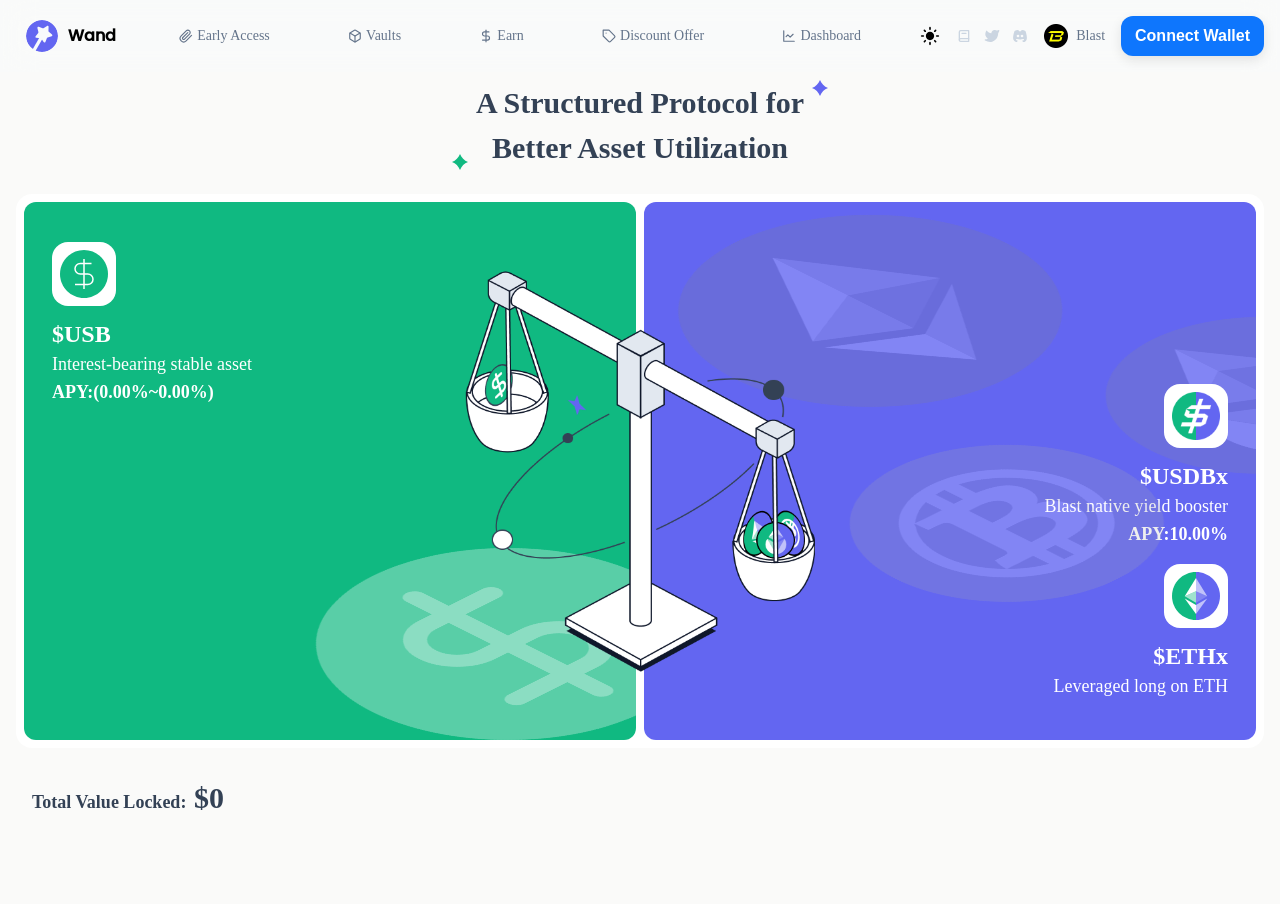
==== index.html @ c463873a "deploy: wandfi/wand-ui@38cb02f543dfbafd3e7f326eb5fc7e0934aac7b5" ====
<!DOCTYPE html><html lang="en" class=""><head><meta charSet="utf-8"/><meta name="viewport" content="width=device-width, initial-scale=1"/><link rel="preload" href="/_next/static/media/c9a5bc6a7c948fb0-s.p.woff2" as="font" crossorigin="" type="font/woff2"/><link rel="stylesheet" href="/_next/static/css/59121c4cf2677b9a.css" crossorigin="" data-precedence="next"/><link rel="stylesheet" href="/_next/static/css/d9ebfb099fe50fed.css" crossorigin="" data-precedence="next"/><link rel="preload" as="script" fetchPriority="low" href="/_next/static/chunks/webpack-2277b3e4979a7a1b.js" crossorigin=""/><script src="/_next/static/chunks/fd9d1056-bbbce4fc274b6f67.js" async="" crossorigin=""></script><script src="/_next/static/chunks/2472-f74fed56b708222f.js" async="" crossorigin=""></script><script src="/_next/static/chunks/main-app-3ff343a12f30b49c.js" async="" crossorigin=""></script><script src="/_next/static/chunks/e37a0b60-b436cec589ebdecd.js" async=""></script><script src="/_next/static/chunks/bc9c3264-adae20e22cc8a1fc.js" async=""></script><script src="/_next/static/chunks/12038df7-e0c75b9aa3630596.js" async=""></script><script src="/_next/static/chunks/4e88bc13-a644ba649ee0bb9a.js" async=""></script><script src="/_next/static/chunks/737dfa3e-17c03d528fd3e270.js" async=""></script><script src="/_next/static/chunks/48507feb-85d7291970c8357b.js" async=""></script><script src="/_next/static/chunks/498-64f31aa6fe310ced.js" async=""></script><script src="/_next/static/chunks/5258-2475d0302246f610.js" async=""></script><script src="/_next/static/chunks/911-0ef1a135912de6cf.js" async=""></script><script src="/_next/static/chunks/6691-496fcdb234e4f0d2.js" async=""></script><script src="/_next/static/chunks/9622-60ee8d2e8cc532de.js" async=""></script><script src="/_next/static/chunks/8712-6329c91a806dbb31.js" async=""></script><script src="/_next/static/chunks/4974-fbff3207a0cb69af.js" async=""></script><script src="/_next/static/chunks/5077-1c1987e5837afc63.js" async=""></script><script src="/_next/static/chunks/8977-3767095fd60773f0.js" async=""></script><script src="/_next/static/chunks/app/layout-d4ce5e184031008f.js" async=""></script><script src="/_next/static/chunks/8920-a85db59dfde88d8c.js" async=""></script><script src="/_next/static/chunks/app/page-c3467318226c45fd.js" async=""></script><title>Wand Finance</title><meta name="description" content="Generated by create next app"/><link rel="icon" href="/icon.png?e059c53c24c855a8" type="image/png" sizes="32x32"/><meta name="next-size-adjust"/><script src="/_next/static/chunks/polyfills-c67a75d1b6f99dc8.js" crossorigin="" noModule=""></script></head><body class="__className_aaf875 bg-stone-50 dark:bg-slate-950 dark:text-slate-50"><div id="tooltip-root" class="fixed left-0 top-0 z-[60]"></div><script src="/_next/static/chunks/webpack-2277b3e4979a7a1b.js" crossorigin="" async=""></script><script>(self.__next_f=self.__next_f||[]).push([0]);self.__next_f.push([2,null])</script><script>self.__next_f.push([1,"1:HL[\"/_next/static/media/c9a5bc6a7c948fb0-s.p.woff2\",\"font\",{\"crossOrigin\":\"\",\"type\":\"font/woff2\"}]\n2:HL[\"/_next/static/css/59121c4cf2677b9a.css\",\"style\",{\"crossOrigin\":\"\"}]\n3:HL[\"/_next/static/css/d9ebfb099fe50fed.css\",\"style\",{\"crossOrigin\":\"\"}]\n0:\"$L4\"\n"])</script><script>self.__next_f.push([1,"5:I[33728,[],\"\"]\n7:I[29928,[],\"\"]\n"])</script><script>self.__next_f.push([1,"8:I[24635,[\"1866\",\"static/chunks/e37a0b60-b436cec589ebdecd.js\",\"1582\",\"static/chunks/bc9c3264-adae20e22cc8a1fc.js\",\"2400\",\"static/chunks/12038df7-e0c75b9aa3630596.js\",\"9472\",\"static/chunks/4e88bc13-a644ba649ee0bb9a.js\",\"3033\",\"static/chunks/737dfa3e-17c03d528fd3e270.js\",\"1465\",\"static/chunks/48507feb-85d7291970c8357b.js\",\"498\",\"static/chunks/498-64f31aa6fe310ced.js\",\"5258\",\"static/chunks/5258-2475d0302246f610.js\",\"911\",\"static/chunks/911-0ef1a135912de6cf.js\",\"6691\",\"static/chunks/6691-496fcdb234e4f0d2.js\",\"9622\",\"static/chunks/9622-60ee8d2e8cc532de.js\",\"8712\",\"static/chunks/8712-6329c91a806dbb31.js\",\"4974\",\"static/chunks/4974-fbff3207a0cb69af.js\",\"5077\",\"static/chunks/5077-1c1987e5837afc63.js\",\"8977\",\"static/chunks/8977-3767095fd60773f0.js\",\"3185\",\"static/chunks/app/layout-d4ce5e184031008f.js\"],\"\"]\n"])</script><script>self.__next_f.push([1,"9:I[56954,[],\"\"]\na:I[7264,[],\"\"]\nc:I[48297,[],\"\"]\nd:I[63356,[\"1866\",\"static/chunks/e37a0b60-b436cec589ebdecd.js\",\"498\",\"static/chunks/498-64f31aa6fe310ced.js\",\"5258\",\"static/chunks/5258-2475d0302246f610.js\",\"6691\",\"static/chunks/6691-496fcdb234e4f0d2.js\",\"8920\",\"static/chunks/8920-a85db59dfde88d8c.js\",\"5077\",\"static/chunks/5077-1c1987e5837afc63.js\",\"8977\",\"static/chunks/8977-3767095fd60773f0.js\",\"1931\",\"static/chunks/app/page-c3467318226c45fd.js\"],\"\"]\n"])</script><script>self.__next_f.push([1,"4:[[[\"$\",\"link\",\"0\",{\"rel\":\"stylesheet\",\"href\":\"/_next/static/css/59121c4cf2677b9a.css\",\"precedence\":\"next\",\"crossOrigin\":\"\"}],[\"$\",\"link\",\"1\",{\"rel\":\"stylesheet\",\"href\":\"/_next/static/css/d9ebfb099fe50fed.css\",\"precedence\":\"next\",\"crossOrigin\":\"\"}]],[\"$\",\"$L5\",null,{\"buildId\":\"g-hsRS4_WGx2C9JXkSKq1\",\"assetPrefix\":\"\",\"initialCanonicalUrl\":\"/\",\"initialTree\":[\"\",{\"children\":[\"__PAGE__\",{}]},\"$undefined\",\"$undefined\",true],\"initialHead\":[false,\"$L6\"],\"globalErrorComponent\":\"$7\",\"children\":[null,[\"$\",\"html\",null,{\"lang\":\"en\",\"className\":\"\",\"suppressHydrationWarning\":true,\"children\":[\"$\",\"body\",null,{\"className\":\"__className_aaf875 bg-stone-50 dark:bg-slate-950 dark:text-slate-50\",\"children\":[[\"$\",\"$L8\",null,{\"children\":[\"$\",\"$L9\",null,{\"parallelRouterKey\":\"children\",\"segmentPath\":[\"children\"],\"loading\":\"$undefined\",\"loadingStyles\":\"$undefined\",\"hasLoading\":false,\"error\":\"$undefined\",\"errorStyles\":\"$undefined\",\"template\":[\"$\",\"$La\",null,{}],\"templateStyles\":\"$undefined\",\"notFound\":[[\"$\",\"title\",null,{\"children\":\"404: This page could not be found.\"}],[\"$\",\"div\",null,{\"style\":{\"fontFamily\":\"system-ui,\\\"Segoe UI\\\",Roboto,Helvetica,Arial,sans-serif,\\\"Apple Color Emoji\\\",\\\"Segoe UI Emoji\\\"\",\"height\":\"100vh\",\"textAlign\":\"center\",\"display\":\"flex\",\"flexDirection\":\"column\",\"alignItems\":\"center\",\"justifyContent\":\"center\"},\"children\":[\"$\",\"div\",null,{\"children\":[[\"$\",\"style\",null,{\"dangerouslySetInnerHTML\":{\"__html\":\"body{color:#000;background:#fff;margin:0}.next-error-h1{border-right:1px solid rgba(0,0,0,.3)}@media (prefers-color-scheme:dark){body{color:#fff;background:#000}.next-error-h1{border-right:1px solid rgba(255,255,255,.3)}}\"}}],[\"$\",\"h1\",null,{\"className\":\"next-error-h1\",\"style\":{\"display\":\"inline-block\",\"margin\":\"0 20px 0 0\",\"padding\":\"0 23px 0 0\",\"fontSize\":24,\"fontWeight\":500,\"verticalAlign\":\"top\",\"lineHeight\":\"49px\"},\"children\":\"404\"}],[\"$\",\"div\",null,{\"style\":{\"display\":\"inline-block\"},\"children\":[\"$\",\"h2\",null,{\"style\":{\"fontSize\":14,\"fontWeight\":400,\"lineHeight\":\"49px\",\"margin\":0},\"children\":\"This page could not be found.\"}]}]]}]}]],\"notFoundStyles\":[],\"childProp\":{\"current\":[\"$Lb\",[\"$\",\"$Lc\",null,{\"propsForComponent\":{\"params\":{}},\"Component\":\"$d\",\"isStaticGeneration\":true}],null],\"segment\":\"__PAGE__\"},\"styles\":[]}]}],[\"$\",\"div\",null,{\"id\":\"tooltip-root\",\"className\":\"fixed left-0 top-0 z-[60]\"}]]}]}],null]}]]\n"])</script><script>self.__next_f.push([1,"6:[[\"$\",\"meta\",\"0\",{\"charSet\":\"utf-8\"}],[\"$\",\"title\",\"1\",{\"children\":\"Wand Finance\"}],[\"$\",\"meta\",\"2\",{\"name\":\"description\",\"content\":\"Generated by create next app\"}],[\"$\",\"meta\",\"3\",{\"name\":\"viewport\",\"content\":\"width=device-width, initial-scale=1\"}],[\"$\",\"link\",\"4\",{\"rel\":\"icon\",\"href\":\"/icon.png?e059c53c24c855a8\",\"type\":\"image/png\",\"sizes\":\"32x32\"}],[\"$\",\"meta\",\"5\",{\"name\":\"next-size-adjust\"}]]\nb:null\n"])</script></body></html>
---- _next/static/css/59121c4cf2677b9a.css ----
@font-face{font-family:swiper-icons;src:url("data:application/font-woff;charset=utf-8;base64, [base64]//wADZ2x5ZgAAAywAAADMAAAD2MHtryVoZWFkAAABbAAAADAAAAA2E2+eoWhoZWEAAAGcAAAAHwAAACQC9gDzaG10eAAAAigAAAAZAAAArgJkABFsb2NhAAAC0AAAAFoAAABaFQAUGG1heHAAAAG8AAAAHwAAACAAcABAbmFtZQAAA/gAAAE5AAACXvFdBwlwb3N0AAAFNAAAAGIAAACE5s74hXjaY2BkYGAAYpf5Hu/j+W2+MnAzMYDAzaX6QjD6/4//Bxj5GA8AuRwMYGkAPywL13jaY2BkYGA88P8Agx4j+/8fQDYfA1AEBWgDAIB2BOoAeNpjYGRgYNBh4GdgYgABEMnIABJzYNADCQAACWgAsQB42mNgYfzCOIGBlYGB0YcxjYGBwR1Kf2WQZGhhYGBiYGVmgAFGBiQQkOaawtDAoMBQxXjg/wEGPcYDDA4wNUA2CCgwsAAAO4EL6gAAeNpj2M0gyAACqxgGNWBkZ2D4/wMA+xkDdgAAAHjaY2BgYGaAYBkGRgYQiAHyGMF8FgYHIM3DwMHABGQrMOgyWDLEM1T9/w8UBfEMgLzE////P/5//f/V/xv+r4eaAAeMbAxwIUYmIMHEgKYAYjUcsDAwsLKxc3BycfPw8jEQA/[base64]/uznmfPFBNODM2K7MTQ45YEAZqGP81AmGGcF3iPqOop0r1SPTaTbVkfUe4HXj97wYE+yNwWYxwWu4v1ugWHgo3S1XdZEVqWM7ET0cfnLGxWfkgR42o2PvWrDMBSFj/IHLaF0zKjRgdiVMwScNRAoWUoH78Y2icB/yIY09An6AH2Bdu/UB+yxopYshQiEvnvu0dURgDt8QeC8PDw7Fpji3fEA4z/PEJ6YOB5hKh4dj3EvXhxPqH/SKUY3rJ7srZ4FZnh1PMAtPhwP6fl2PMJMPDgeQ4rY8YT6Gzao0eAEA409DuggmTnFnOcSCiEiLMgxCiTI6Cq5DZUd3Qmp10vO0LaLTd2cjN4fOumlc7lUYbSQcZFkutRG7g6JKZKy0RmdLY680CDnEJ+UMkpFFe1RN7nxdVpXrC4aTtnaurOnYercZg2YVmLN/d/gczfEimrE/fs/bOuq29Zmn8tloORaXgZgGa78yO9/cnXm2BpaGvq25Dv9S4E9+5SIc9PqupJKhYFSSl47+Qcr1mYNAAAAeNptw0cKwkAAAMDZJA8Q7OUJvkLsPfZ6zFVERPy8qHh2YER+3i/BP83vIBLLySsoKimrqKqpa2hp6+jq6RsYGhmbmJqZSy0sraxtbO3sHRydnEMU4uR6yx7JJXveP7WrDycAAAAAAAH//wACeNpjYGRgYOABYhkgZgJCZgZNBkYGLQZtIJsFLMYAAAw3ALgAeNolizEKgDAQBCchRbC2sFER0YD6qVQiBCv/H9ezGI6Z5XBAw8CBK/m5iQQVauVbXLnOrMZv2oLdKFa8Pjuru2hJzGabmOSLzNMzvutpB3N42mNgZGBg4GKQYzBhYMxJLMlj4GBgAYow/P/PAJJhLM6sSoWKfWCAAwDAjgbRAAB42mNgYGBkAIIbCZo5IPrmUn0hGA0AO8EFTQAA");font-weight:400;font-style:normal}:root{--swiper-theme-color:#007aff}:host{position:relative;display:block;margin-left:auto;margin-right:auto;z-index:1}.swiper{margin-left:auto;margin-right:auto;position:relative;overflow:hidden;list-style:none;padding:0;z-index:1;display:block}.swiper-vertical>.swiper-wrapper{flex-direction:column}.swiper-wrapper{position:relative;width:100%;height:100%;z-index:1;display:flex;transition-property:transform;transition-timing-function:var(--swiper-wrapper-transition-timing-function,initial);box-sizing:content-box}.swiper-android .swiper-slide,.swiper-ios .swiper-slide,.swiper-wrapper{transform:translateZ(0)}.swiper-horizontal{touch-action:pan-y}.swiper-vertical{touch-action:pan-x}.swiper-slide{flex-shrink:0;width:100%;height:100%;position:relative;transition-property:transform;display:block}.swiper-slide-invisible-blank{visibility:hidden}.swiper-autoheight,.swiper-autoheight .swiper-slide{height:auto}.swiper-autoheight .swiper-wrapper{align-items:flex-start;transition-property:transform,height}.swiper-backface-hidden .swiper-slide{transform:translateZ(0);backface-visibility:hidden}.swiper-3d.swiper-css-mode .swiper-wrapper{perspective:1200px}.swiper-3d .swiper-wrapper{transform-style:preserve-3d}.swiper-3d{perspective:1200px}.swiper-3d .swiper-cube-shadow,.swiper-3d .swiper-slide{transform-style:preserve-3d}.swiper-css-mode>.swiper-wrapper{overflow:auto;scrollbar-width:none;-ms-overflow-style:none}.swiper-css-mode>.swiper-wrapper::-webkit-scrollbar{display:none}.swiper-css-mode>.swiper-wrapper>.swiper-slide{scroll-snap-align:start start}.swiper-css-mode.swiper-horizontal>.swiper-wrapper{scroll-snap-type:x mandatory}.swiper-css-mode.swiper-vertical>.swiper-wrapper{scroll-snap-type:y mandatory}.swiper-css-mode.swiper-free-mode>.swiper-wrapper{scroll-snap-type:none}.swiper-css-mode.swiper-free-mode>.swiper-wrapper>.swiper-slide{scroll-snap-align:none}.swiper-css-mode.swiper-centered>.swiper-wrapper:before{content:"";flex-shrink:0;order:9999}.swiper-css-mode.swiper-centered>.swiper-wrapper>.swiper-slide{scroll-snap-align:center center;scroll-snap-stop:always}.swiper-css-mode.swiper-centered.swiper-horizontal>.swiper-wrapper>.swiper-slide:first-child{margin-inline-start:var(--swiper-centered-offset-before)}.swiper-css-mode.swiper-centered.swiper-horizontal>.swiper-wrapper:before{height:100%;min-height:1px;width:var(--swiper-centered-offset-after)}.swiper-css-mode.swiper-centered.swiper-vertical>.swiper-wrapper>.swiper-slide:first-child{margin-block-start:var(--swiper-centered-offset-before)}.swiper-css-mode.swiper-centered.swiper-vertical>.swiper-wrapper:before{width:100%;min-width:1px;height:var(--swiper-centered-offset-after)}.swiper-3d .swiper-slide-shadow,.swiper-3d .swiper-slide-shadow-bottom,.swiper-3d .swiper-slide-shadow-left,.swiper-3d .swiper-slide-shadow-right,.swiper-3d .swiper-slide-shadow-top{position:absolute;left:0;top:0;width:100%;height:100%;pointer-events:none;z-index:10}.swiper-3d .swiper-slide-shadow{background:rgba(0,0,0,.15)}.swiper-3d .swiper-slide-shadow-left{background-image:linear-gradient(270deg,rgba(0,0,0,.5),transparent)}.swiper-3d .swiper-slide-shadow-right{background-image:linear-gradient(90deg,rgba(0,0,0,.5),transparent)}.swiper-3d .swiper-slide-shadow-top{background-image:linear-gradient(0deg,rgba(0,0,0,.5),transparent)}.swiper-3d .swiper-slide-shadow-bottom{background-image:linear-gradient(180deg,rgba(0,0,0,.5),transparent)}.swiper-lazy-preloader{width:42px;height:42px;position:absolute;left:50%;top:50%;margin-left:-21px;margin-top:-21px;z-index:10;transform-origin:50%;box-sizing:border-box;border-radius:50%;border:4px solid var(--swiper-preloader-color,var(--swiper-theme-color));border-top:4px solid transparent}.swiper-watch-progress .swiper-slide-visible .swiper-lazy-preloader,.swiper:not(.swiper-watch-progress) .swiper-lazy-preloader{animation:swiper-preloader-spin 1s linear infinite}.swiper-lazy-preloader-white{--swiper-preloader-color:#fff}.swiper-lazy-preloader-black{--swiper-preloader-color:#000}@keyframes swiper-preloader-spin{0%{transform:rotate(0deg)}to{transform:rotate(1turn)}}.swiper-pagination{position:absolute;text-align:center;transition:opacity .3s;transform:translateZ(0);z-index:10}.swiper-pagination.swiper-pagination-hidden{opacity:0}.swiper-pagination-disabled>.swiper-pagination,.swiper-pagination.swiper-pagination-disabled{display:none!important}.swiper-horizontal>.swiper-pagination-bullets,.swiper-pagination-bullets.swiper-pagination-horizontal,.swiper-pagination-custom,.swiper-pagination-fraction{bottom:var(--swiper-pagination-bottom,8px);top:var(--swiper-pagination-top,auto);left:0;width:100%}.swiper-pagination-bullets-dynamic{overflow:hidden;font-size:0}.swiper-pagination-bullets-dynamic .swiper-pagination-bullet{transform:scale(.33);position:relative}.swiper-pagination-bullets-dynamic .swiper-pagination-bullet-active,.swiper-pagination-bullets-dynamic .swiper-pagination-bullet-active-main{transform:scale(1)}.swiper-pagination-bullets-dynamic .swiper-pagination-bullet-active-prev{transform:scale(.66)}.swiper-pagination-bullets-dynamic .swiper-pagination-bullet-active-prev-prev{transform:scale(.33)}.swiper-pagination-bullets-dynamic .swiper-pagination-bullet-active-next{transform:scale(.66)}.swiper-pagination-bullets-dynamic .swiper-pagination-bullet-active-next-next{transform:scale(.33)}.swiper-pagination-bullet{width:var(--swiper-pagination-bullet-width,var(--swiper-pagination-bullet-size,8px));height:var(--swiper-pagination-bullet-height,var(--swiper-pagination-bullet-size,8px));display:inline-block;border-radius:var(--swiper-pagination-bullet-border-radius,50%);background:var(--swiper-pagination-bullet-inactive-color,#000);opacity:var(--swiper-pagination-bullet-inactive-opacity,.2)}button.swiper-pagination-bullet{border:none;margin:0;padding:0;box-shadow:none;-webkit-appearance:none;-moz-appearance:none;appearance:none}.swiper-pagination-clickable .swiper-pagination-bullet{cursor:pointer}.swiper-pagination-bullet:only-child{display:none!important}.swiper-pagination-bullet-active{opacity:var(--swiper-pagination-bullet-opacity,1);background:var(--swiper-pagination-color,var(--swiper-theme-color))}.swiper-pagination-vertical.swiper-pagination-bullets,.swiper-vertical>.swiper-pagination-bullets{right:var(--swiper-pagination-right,8px);left:var(--swiper-pagination-left,auto);top:50%;transform:translate3d(0,-50%,0)}.swiper-pagination-vertical.swiper-pagination-bullets .swiper-pagination-bullet,.swiper-vertical>.swiper-pagination-bullets .swiper-pagination-bullet{margin:var(--swiper-pagination-bullet-vertical-gap,6px) 0;display:block}.swiper-pagination-vertical.swiper-pagination-bullets.swiper-pagination-bullets-dynamic,.swiper-vertical>.swiper-pagination-bullets.swiper-pagination-bullets-dynamic{top:50%;transform:translateY(-50%);width:8px}.swiper-pagination-vertical.swiper-pagination-bullets.swiper-pagination-bullets-dynamic .swiper-pagination-bullet,.swiper-vertical>.swiper-pagination-bullets.swiper-pagination-bullets-dynamic .swiper-pagination-bullet{display:inline-block;transition:transform .2s,top .2s}.swiper-horizontal>.swiper-pagination-bullets .swiper-pagination-bullet,.swiper-pagination-horizontal.swiper-pagination-bullets .swiper-pagination-bullet{margin:0 var(--swiper-pagination-bullet-horizontal-gap,4px)}.swiper-horizontal>.swiper-pagination-bullets.swiper-pagination-bullets-dynamic,.swiper-pagination-horizontal.swiper-pagination-bullets.swiper-pagination-bullets-dynamic{left:50%;transform:translateX(-50%);white-space:nowrap}.swiper-horizontal>.swiper-pagination-bullets.swiper-pagination-bullets-dynamic .swiper-pagination-bullet,.swiper-pagination-horizontal.swiper-pagination-bullets.swiper-pagination-bullets-dynamic .swiper-pagination-bullet{transition:transform .2s,left .2s}.swiper-horizontal.swiper-rtl>.swiper-pagination-bullets-dynamic .swiper-pagination-bullet{transition:transform .2s,right .2s}.swiper-pagination-fraction{color:var(--swiper-pagination-fraction-color,inherit)}.swiper-pagination-progressbar{background:var(--swiper-pagination-progressbar-bg-color,rgba(0,0,0,.25));position:absolute}.swiper-pagination-progressbar .swiper-pagination-progressbar-fill{background:var(--swiper-pagination-color,var(--swiper-theme-color));position:absolute;left:0;top:0;width:100%;height:100%;transform:scale(0);transform-origin:left top}.swiper-rtl .swiper-pagination-progressbar .swiper-pagination-progressbar-fill{transform-origin:right top}.swiper-horizontal>.swiper-pagination-progressbar,.swiper-pagination-progressbar.swiper-pagination-horizontal,.swiper-pagination-progressbar.swiper-pagination-vertical.swiper-pagination-progressbar-opposite,.swiper-vertical>.swiper-pagination-progressbar.swiper-pagination-progressbar-opposite{width:100%;height:var(--swiper-pagination-progressbar-size,4px);left:0;top:0}.swiper-horizontal>.swiper-pagination-progressbar.swiper-pagination-progressbar-opposite,.swiper-pagination-progressbar.swiper-pagination-horizontal.swiper-pagination-progressbar-opposite,.swiper-pagination-progressbar.swiper-pagination-vertical,.swiper-vertical>.swiper-pagination-progressbar{width:var(--swiper-pagination-progressbar-size,4px);height:100%;left:0;top:0}.swiper-pagination-lock{display:none}:root{--swiper-navigation-size:44px}.swiper-button-next,.swiper-button-prev{position:absolute;top:var(--swiper-navigation-top-offset,50%);width:calc(var(--swiper-navigation-size) / 44 * 27);height:var(--swiper-navigation-size);margin-top:calc(0px - (var(--swiper-navigation-size) / 2));z-index:10;cursor:pointer;display:flex;align-items:center;justify-content:center;color:var(--swiper-navigation-color,var(--swiper-theme-color))}.swiper-button-next.swiper-button-disabled,.swiper-button-prev.swiper-button-disabled{opacity:.35;cursor:auto;pointer-events:none}.swiper-button-next.swiper-button-hidden,.swiper-button-prev.swiper-button-hidden{opacity:0;cursor:auto;pointer-events:none}.swiper-navigation-disabled .swiper-button-next,.swiper-navigation-disabled .swiper-button-prev{display:none!important}.swiper-button-next svg,.swiper-button-prev svg{width:100%;height:100%;-o-object-fit:contain;object-fit:contain;transform-origin:center}.swiper-rtl .swiper-button-next svg,.swiper-rtl .swiper-button-prev svg{transform:rotate(180deg)}.swiper-button-prev,.swiper-rtl .swiper-button-next{left:var(--swiper-navigation-sides-offset,10px);right:auto}.swiper-button-lock{display:none}.swiper-button-next:after,.swiper-button-prev:after{font-family:swiper-icons;font-size:var(--swiper-navigation-size);text-transform:none!important;letter-spacing:0;font-variant:normal;line-height:1}.swiper-button-prev:after,.swiper-rtl .swiper-button-next:after{content:"prev"}.swiper-button-next,.swiper-rtl .swiper-button-prev{right:var(--swiper-navigation-sides-offset,10px);left:auto}.swiper-button-next:after,.swiper-rtl .swiper-button-prev:after{content:"next"}[data-rk] .iekbcc0{border:0;box-sizing:border-box;font-size:100%;line-height:normal;margin:0;padding:0;text-align:left;vertical-align:baseline;-webkit-tap-highlight-color:transparent}[data-rk] .iekbcc1{list-style:none}[data-rk] .iekbcc2{quotes:none}[data-rk] .iekbcc2:after,[data-rk] .iekbcc2:before{content:""}[data-rk] .iekbcc3{border-collapse:collapse;border-spacing:0}[data-rk] .iekbcc4{-webkit-appearance:none;-moz-appearance:none;appearance:none}[data-rk] .iekbcc5{outline:none}[data-rk] .iekbcc5::-moz-placeholder{opacity:1}[data-rk] .iekbcc5::placeholder{opacity:1}[data-rk] .iekbcc6{background-color:transparent;color:inherit}[data-rk] .iekbcc7:disabled{opacity:1}[data-rk] .iekbcc7::-ms-expand,[data-rk] .iekbcc8::-ms-clear{display:none}[data-rk] .iekbcc8::-webkit-search-cancel-button{-webkit-appearance:none}[data-rk] .iekbcc9{background:none;cursor:pointer;text-align:left}[data-rk] .iekbcca{color:inherit;text-decoration:none}[data-rk] .ju367v0{align-items:flex-start}[data-rk] .ju367v2{align-items:flex-end}[data-rk] .ju367v4{align-items:center}[data-rk] .ju367v6{display:none}[data-rk] .ju367v8{display:block}[data-rk] .ju367va{display:flex}[data-rk] .ju367vc{display:inline}[data-rk] .ju367ve{align-self:flex-start}[data-rk] .ju367vf{align-self:flex-end}[data-rk] .ju367vg{align-self:center}[data-rk] .ju367vh{background-size:cover}[data-rk] .ju367vi{border-radius:1px}[data-rk] .ju367vj{border-radius:6px}[data-rk] .ju367vk{border-radius:10px}[data-rk] .ju367vl{border-radius:13px}[data-rk] .ju367vm{border-radius:var(--rk-radii-actionButton)}[data-rk] .ju367vn{border-radius:var(--rk-radii-connectButton)}[data-rk] .ju367vo{border-radius:var(--rk-radii-menuButton)}[data-rk] .ju367vp{border-radius:var(--rk-radii-modal)}[data-rk] .ju367vq{border-radius:var(--rk-radii-modalMobile)}[data-rk] .ju367vr{border-radius:25%}[data-rk] .ju367vs{border-radius:9999px}[data-rk] .ju367vt{border-style:solid}[data-rk] .ju367vu{border-width:0}[data-rk] .ju367vv{border-width:1px}[data-rk] .ju367vw{border-width:2px}[data-rk] .ju367vx{border-width:4px}[data-rk] .ju367vy{cursor:pointer}[data-rk] .ju367vz{cursor:none}[data-rk] .ju367v10{pointer-events:none}[data-rk] .ju367v11{pointer-events:all}[data-rk] .ju367v12{min-height:8px}[data-rk] .ju367v13{min-height:44px}[data-rk] .ju367v14{flex-direction:row}[data-rk] .ju367v15{flex-direction:column}[data-rk] .ju367v16{font-family:var(--rk-fonts-body)}[data-rk] .ju367v17{font-size:12px;line-height:18px}[data-rk] .ju367v18{font-size:13px;line-height:18px}[data-rk] .ju367v19{font-size:14px;line-height:18px}[data-rk] .ju367v1a{font-size:16px;line-height:20px}[data-rk] .ju367v1b{font-size:18px;line-height:24px}[data-rk] .ju367v1c{font-size:20px;line-height:24px}[data-rk] .ju367v1d{font-size:23px;line-height:29px}[data-rk] .ju367v1e{font-weight:400}[data-rk] .ju367v1f{font-weight:500}[data-rk] .ju367v1g{font-weight:600}[data-rk] .ju367v1h{font-weight:700}[data-rk] .ju367v1i{font-weight:800}[data-rk] .ju367v1j{gap:0}[data-rk] .ju367v1k{gap:1px}[data-rk] .ju367v1l{gap:2px}[data-rk] .ju367v1m{gap:3px}[data-rk] .ju367v1n{gap:4px}[data-rk] .ju367v1o{gap:5px}[data-rk] .ju367v1p{gap:6px}[data-rk] .ju367v1q{gap:8px}[data-rk] .ju367v1r{gap:10px}[data-rk] .ju367v1s{gap:12px}[data-rk] .ju367v1t{gap:14px}[data-rk] .ju367v1u{gap:16px}[data-rk] .ju367v1v{gap:18px}[data-rk] .ju367v1w{gap:20px}[data-rk] .ju367v1x{gap:24px}[data-rk] .ju367v1y{gap:28px}[data-rk] .ju367v1z{gap:32px}[data-rk] .ju367v20{gap:36px}[data-rk] .ju367v21{gap:44px}[data-rk] .ju367v22{gap:64px}[data-rk] .ju367v23{gap:-1px}[data-rk] .ju367v24{height:1px}[data-rk] .ju367v25{height:2px}[data-rk] .ju367v26{height:4px}[data-rk] .ju367v27{height:8px}[data-rk] .ju367v28{height:12px}[data-rk] .ju367v29{height:20px}[data-rk] .ju367v2a{height:24px}[data-rk] .ju367v2b{height:28px}[data-rk] .ju367v2c{height:30px}[data-rk] .ju367v2d{height:32px}[data-rk] .ju367v2e{height:34px}[data-rk] .ju367v2f{height:36px}[data-rk] .ju367v2g{height:40px}[data-rk] .ju367v2h{height:44px}[data-rk] .ju367v2i{height:48px}[data-rk] .ju367v2j{height:54px}[data-rk] .ju367v2k{height:60px}[data-rk] .ju367v2l{height:200px}[data-rk] .ju367v2m{height:100%}[data-rk] .ju367v2n{height:-moz-max-content;height:max-content}[data-rk] .ju367v2o{justify-content:flex-start}[data-rk] .ju367v2p{justify-content:flex-end}[data-rk] .ju367v2q{justify-content:center}[data-rk] .ju367v2r{justify-content:space-between}[data-rk] .ju367v2s{justify-content:space-around}[data-rk] .ju367v2t{text-align:left}[data-rk] .ju367v2u{text-align:center}[data-rk] .ju367v2v{text-align:inherit}[data-rk] .ju367v2w{margin-bottom:0}[data-rk] .ju367v2x{margin-bottom:1px}[data-rk] .ju367v2y{margin-bottom:2px}[data-rk] .ju367v2z{margin-bottom:3px}[data-rk] .ju367v30{margin-bottom:4px}[data-rk] .ju367v31{margin-bottom:5px}[data-rk] .ju367v32{margin-bottom:6px}[data-rk] .ju367v33{margin-bottom:8px}[data-rk] .ju367v34{margin-bottom:10px}[data-rk] .ju367v35{margin-bottom:12px}[data-rk] .ju367v36{margin-bottom:14px}[data-rk] .ju367v37{margin-bottom:16px}[data-rk] .ju367v38{margin-bottom:18px}[data-rk] .ju367v39{margin-bottom:20px}[data-rk] .ju367v3a{margin-bottom:24px}[data-rk] .ju367v3b{margin-bottom:28px}[data-rk] .ju367v3c{margin-bottom:32px}[data-rk] .ju367v3d{margin-bottom:36px}[data-rk] .ju367v3e{margin-bottom:44px}[data-rk] .ju367v3f{margin-bottom:64px}[data-rk] .ju367v3g{margin-bottom:-1px}[data-rk] .ju367v3h{margin-left:0}[data-rk] .ju367v3i{margin-left:1px}[data-rk] .ju367v3j{margin-left:2px}[data-rk] .ju367v3k{margin-left:3px}[data-rk] .ju367v3l{margin-left:4px}[data-rk] .ju367v3m{margin-left:5px}[data-rk] .ju367v3n{margin-left:6px}[data-rk] .ju367v3o{margin-left:8px}[data-rk] .ju367v3p{margin-left:10px}[data-rk] .ju367v3q{margin-left:12px}[data-rk] .ju367v3r{margin-left:14px}[data-rk] .ju367v3s{margin-left:16px}[data-rk] .ju367v3t{margin-left:18px}[data-rk] .ju367v3u{margin-left:20px}[data-rk] .ju367v3v{margin-left:24px}[data-rk] .ju367v3w{margin-left:28px}[data-rk] .ju367v3x{margin-left:32px}[data-rk] .ju367v3y{margin-left:36px}[data-rk] .ju367v3z{margin-left:44px}[data-rk] .ju367v40{margin-left:64px}[data-rk] .ju367v41{margin-left:-1px}[data-rk] .ju367v42{margin-right:0}[data-rk] .ju367v43{margin-right:1px}[data-rk] .ju367v44{margin-right:2px}[data-rk] .ju367v45{margin-right:3px}[data-rk] .ju367v46{margin-right:4px}[data-rk] .ju367v47{margin-right:5px}[data-rk] .ju367v48{margin-right:6px}[data-rk] .ju367v49{margin-right:8px}[data-rk] .ju367v4a{margin-right:10px}[data-rk] .ju367v4b{margin-right:12px}[data-rk] .ju367v4c{margin-right:14px}[data-rk] .ju367v4d{margin-right:16px}[data-rk] .ju367v4e{margin-right:18px}[data-rk] .ju367v4f{margin-right:20px}[data-rk] .ju367v4g{margin-right:24px}[data-rk] .ju367v4h{margin-right:28px}[data-rk] .ju367v4i{margin-right:32px}[data-rk] .ju367v4j{margin-right:36px}[data-rk] .ju367v4k{margin-right:44px}[data-rk] .ju367v4l{margin-right:64px}[data-rk] .ju367v4m{margin-right:-1px}[data-rk] .ju367v4n{margin-top:0}[data-rk] .ju367v4o{margin-top:1px}[data-rk] .ju367v4p{margin-top:2px}[data-rk] .ju367v4q{margin-top:3px}[data-rk] .ju367v4r{margin-top:4px}[data-rk] .ju367v4s{margin-top:5px}[data-rk] .ju367v4t{margin-top:6px}[data-rk] .ju367v4u{margin-top:8px}[data-rk] .ju367v4v{margin-top:10px}[data-rk] .ju367v4w{margin-top:12px}[data-rk] .ju367v4x{margin-top:14px}[data-rk] .ju367v4y{margin-top:16px}[data-rk] .ju367v4z{margin-top:18px}[data-rk] .ju367v50{margin-top:20px}[data-rk] .ju367v51{margin-top:24px}[data-rk] .ju367v52{margin-top:28px}[data-rk] .ju367v53{margin-top:32px}[data-rk] .ju367v54{margin-top:36px}[data-rk] .ju367v55{margin-top:44px}[data-rk] .ju367v56{margin-top:64px}[data-rk] .ju367v57{margin-top:-1px}[data-rk] .ju367v58{max-width:1px}[data-rk] .ju367v59{max-width:2px}[data-rk] .ju367v5a{max-width:4px}[data-rk] .ju367v5b{max-width:8px}[data-rk] .ju367v5c{max-width:12px}[data-rk] .ju367v5d{max-width:20px}[data-rk] .ju367v5e{max-width:24px}[data-rk] .ju367v5f{max-width:28px}[data-rk] .ju367v5g{max-width:30px}[data-rk] .ju367v5h{max-width:32px}[data-rk] .ju367v5i{max-width:34px}[data-rk] .ju367v5j{max-width:36px}[data-rk] .ju367v5k{max-width:40px}[data-rk] .ju367v5l{max-width:44px}[data-rk] .ju367v5m{max-width:48px}[data-rk] .ju367v5n{max-width:54px}[data-rk] .ju367v5o{max-width:60px}[data-rk] .ju367v5p{max-width:200px}[data-rk] .ju367v5q{max-width:100%}[data-rk] .ju367v5r{max-width:-moz-max-content;max-width:max-content}[data-rk] .ju367v5s{min-width:1px}[data-rk] .ju367v5t{min-width:2px}[data-rk] .ju367v5u{min-width:4px}[data-rk] .ju367v5v{min-width:8px}[data-rk] .ju367v5w{min-width:12px}[data-rk] .ju367v5x{min-width:20px}[data-rk] .ju367v5y{min-width:24px}[data-rk] .ju367v5z{min-width:28px}[data-rk] .ju367v60{min-width:30px}[data-rk] .ju367v61{min-width:32px}[data-rk] .ju367v62{min-width:34px}[data-rk] .ju367v63{min-width:36px}[data-rk] .ju367v64{min-width:40px}[data-rk] .ju367v65{min-width:44px}[data-rk] .ju367v66{min-width:48px}[data-rk] .ju367v67{min-width:54px}[data-rk] .ju367v68{min-width:60px}[data-rk] .ju367v69{min-width:200px}[data-rk] .ju367v6a{min-width:100%}[data-rk] .ju367v6b{min-width:-moz-max-content;min-width:max-content}[data-rk] .ju367v6c{overflow:hidden}[data-rk] .ju367v6d{padding-bottom:0}[data-rk] .ju367v6e{padding-bottom:1px}[data-rk] .ju367v6f{padding-bottom:2px}[data-rk] .ju367v6g{padding-bottom:3px}[data-rk] .ju367v6h{padding-bottom:4px}[data-rk] .ju367v6i{padding-bottom:5px}[data-rk] .ju367v6j{padding-bottom:6px}[data-rk] .ju367v6k{padding-bottom:8px}[data-rk] .ju367v6l{padding-bottom:10px}[data-rk] .ju367v6m{padding-bottom:12px}[data-rk] .ju367v6n{padding-bottom:14px}[data-rk] .ju367v6o{padding-bottom:16px}[data-rk] .ju367v6p{padding-bottom:18px}[data-rk] .ju367v6q{padding-bottom:20px}[data-rk] .ju367v6r{padding-bottom:24px}[data-rk] .ju367v6s{padding-bottom:28px}[data-rk] .ju367v6t{padding-bottom:32px}[data-rk] .ju367v6u{padding-bottom:36px}[data-rk] .ju367v6v{padding-bottom:44px}[data-rk] .ju367v6w{padding-bottom:64px}[data-rk] .ju367v6x{padding-bottom:-1px}[data-rk] .ju367v6y{padding-left:0}[data-rk] .ju367v6z{padding-left:1px}[data-rk] .ju367v70{padding-left:2px}[data-rk] .ju367v71{padding-left:3px}[data-rk] .ju367v72{padding-left:4px}[data-rk] .ju367v73{padding-left:5px}[data-rk] .ju367v74{padding-left:6px}[data-rk] .ju367v75{padding-left:8px}[data-rk] .ju367v76{padding-left:10px}[data-rk] .ju367v77{padding-left:12px}[data-rk] .ju367v78{padding-left:14px}[data-rk] .ju367v79{padding-left:16px}[data-rk] .ju367v7a{padding-left:18px}[data-rk] .ju367v7b{padding-left:20px}[data-rk] .ju367v7c{padding-left:24px}[data-rk] .ju367v7d{padding-left:28px}[data-rk] .ju367v7e{padding-left:32px}[data-rk] .ju367v7f{padding-left:36px}[data-rk] .ju367v7g{padding-left:44px}[data-rk] .ju367v7h{padding-left:64px}[data-rk] .ju367v7i{padding-left:-1px}[data-rk] .ju367v7j{padding-right:0}[data-rk] .ju367v7k{padding-right:1px}[data-rk] .ju367v7l{padding-right:2px}[data-rk] .ju367v7m{padding-right:3px}[data-rk] .ju367v7n{padding-right:4px}[data-rk] .ju367v7o{padding-right:5px}[data-rk] .ju367v7p{padding-right:6px}[data-rk] .ju367v7q{padding-right:8px}[data-rk] .ju367v7r{padding-right:10px}[data-rk] .ju367v7s{padding-right:12px}[data-rk] .ju367v7t{padding-right:14px}[data-rk] .ju367v7u{padding-right:16px}[data-rk] .ju367v7v{padding-right:18px}[data-rk] .ju367v7w{padding-right:20px}[data-rk] .ju367v7x{padding-right:24px}[data-rk] .ju367v7y{padding-right:28px}[data-rk] .ju367v7z{padding-right:32px}[data-rk] .ju367v80{padding-right:36px}[data-rk] .ju367v81{padding-right:44px}[data-rk] .ju367v82{padding-right:64px}[data-rk] .ju367v83{padding-right:-1px}[data-rk] .ju367v84{padding-top:0}[data-rk] .ju367v85{padding-top:1px}[data-rk] .ju367v86{padding-top:2px}[data-rk] .ju367v87{padding-top:3px}[data-rk] .ju367v88{padding-top:4px}[data-rk] .ju367v89{padding-top:5px}[data-rk] .ju367v8a{padding-top:6px}[data-rk] .ju367v8b{padding-top:8px}[data-rk] .ju367v8c{padding-top:10px}[data-rk] .ju367v8d{padding-top:12px}[data-rk] .ju367v8e{padding-top:14px}[data-rk] .ju367v8f{padding-top:16px}[data-rk] .ju367v8g{padding-top:18px}[data-rk] .ju367v8h{padding-top:20px}[data-rk] .ju367v8i{padding-top:24px}[data-rk] .ju367v8j{padding-top:28px}[data-rk] .ju367v8k{padding-top:32px}[data-rk] .ju367v8l{padding-top:36px}[data-rk] .ju367v8m{padding-top:44px}[data-rk] .ju367v8n{padding-top:64px}[data-rk] .ju367v8o{padding-top:-1px}[data-rk] .ju367v8p{position:absolute}[data-rk] .ju367v8q{position:fixed}[data-rk] .ju367v8r{position:relative}[data-rk] .ju367v8s{-webkit-user-select:none}[data-rk] .ju367v8t{right:0}[data-rk] .ju367v8u{transition:.125s ease}[data-rk] .ju367v8v{transition:transform .125s ease}[data-rk] .ju367v8w{-webkit-user-select:none;-moz-user-select:none;user-select:none}[data-rk] .ju367v8x{width:1px}[data-rk] .ju367v8y{width:2px}[data-rk] .ju367v8z{width:4px}[data-rk] .ju367v90{width:8px}[data-rk] .ju367v91{width:12px}[data-rk] .ju367v92{width:20px}[data-rk] .ju367v93{width:24px}[data-rk] .ju367v94{width:28px}[data-rk] .ju367v95{width:30px}[data-rk] .ju367v96{width:32px}[data-rk] .ju367v97{width:34px}[data-rk] .ju367v98{width:36px}[data-rk] .ju367v99{width:40px}[data-rk] .ju367v9a{width:44px}[data-rk] .ju367v9b{width:48px}[data-rk] .ju367v9c{width:54px}[data-rk] .ju367v9d{width:60px}[data-rk] .ju367v9e{width:200px}[data-rk] .ju367v9f{width:100%}[data-rk] .ju367v9g{width:-moz-max-content;width:max-content}[data-rk] .ju367v9h{-webkit-backdrop-filter:var(--rk-blurs-modalOverlay);backdrop-filter:var(--rk-blurs-modalOverlay)}[data-rk] .ju367v9i,[data-rk] .ju367v9j:hover,[data-rk] .ju367v9k:active{background:var(--rk-colors-accentColor)}[data-rk] .ju367v9l,[data-rk] .ju367v9m:hover,[data-rk] .ju367v9n:active{background:var(--rk-colors-accentColorForeground)}[data-rk] .ju367v9o,[data-rk] .ju367v9p:hover,[data-rk] .ju367v9q:active{background:var(--rk-colors-actionButtonBorder)}[data-rk] .ju367v9r,[data-rk] .ju367v9s:hover,[data-rk] .ju367v9t:active{background:var(--rk-colors-actionButtonBorderMobile)}[data-rk] .ju367v9u,[data-rk] .ju367v9v:hover,[data-rk] .ju367v9w:active{background:var(--rk-colors-actionButtonSecondaryBackground)}[data-rk] .ju367v9x,[data-rk] .ju367v9y:hover,[data-rk] .ju367v9z:active{background:var(--rk-colors-closeButton)}[data-rk] .ju367va0,[data-rk] .ju367va1:hover,[data-rk] .ju367va2:active{background:var(--rk-colors-closeButtonBackground)}[data-rk] .ju367va3,[data-rk] .ju367va4:hover,[data-rk] .ju367va5:active{background:var(--rk-colors-connectButtonBackground)}[data-rk] .ju367va6,[data-rk] .ju367va7:hover,[data-rk] .ju367va8:active{background:var(--rk-colors-connectButtonBackgroundError)}[data-rk] .ju367va9,[data-rk] .ju367vaa:hover,[data-rk] .ju367vab:active{background:var(--rk-colors-connectButtonInnerBackground)}[data-rk] .ju367vac,[data-rk] .ju367vad:hover,[data-rk] .ju367vae:active{background:var(--rk-colors-connectButtonText)}[data-rk] .ju367vaf,[data-rk] .ju367vag:hover,[data-rk] .ju367vah:active{background:var(--rk-colors-connectButtonTextError)}[data-rk] .ju367vai,[data-rk] .ju367vaj:hover,[data-rk] .ju367vak:active{background:var(--rk-colors-connectionIndicator)}[data-rk] .ju367val,[data-rk] .ju367vam:hover,[data-rk] .ju367van:active{background:var(--rk-colors-downloadBottomCardBackground)}[data-rk] .ju367vao,[data-rk] .ju367vap:hover,[data-rk] .ju367vaq:active{background:var(--rk-colors-downloadTopCardBackground)}[data-rk] .ju367var,[data-rk] .ju367vas:hover,[data-rk] .ju367vat:active{background:var(--rk-colors-error)}[data-rk] .ju367vau,[data-rk] .ju367vav:hover,[data-rk] .ju367vaw:active{background:var(--rk-colors-generalBorder)}[data-rk] .ju367vax,[data-rk] .ju367vay:hover,[data-rk] .ju367vaz:active{background:var(--rk-colors-generalBorderDim)}[data-rk] .ju367vb0,[data-rk] .ju367vb1:hover,[data-rk] .ju367vb2:active{background:var(--rk-colors-menuItemBackground)}[data-rk] .ju367vb3,[data-rk] .ju367vb4:hover,[data-rk] .ju367vb5:active{background:var(--rk-colors-modalBackdrop)}[data-rk] .ju367vb6,[data-rk] .ju367vb7:hover,[data-rk] .ju367vb8:active{background:var(--rk-colors-modalBackground)}[data-rk] .ju367vb9,[data-rk] .ju367vba:hover,[data-rk] .ju367vbb:active{background:var(--rk-colors-modalBorder)}[data-rk] .ju367vbc,[data-rk] .ju367vbd:hover,[data-rk] .ju367vbe:active{background:var(--rk-colors-modalText)}[data-rk] .ju367vbf,[data-rk] .ju367vbg:hover,[data-rk] .ju367vbh:active{background:var(--rk-colors-modalTextDim)}[data-rk] .ju367vbi,[data-rk] .ju367vbj:hover,[data-rk] .ju367vbk:active{background:var(--rk-colors-modalTextSecondary)}[data-rk] .ju367vbl,[data-rk] .ju367vbm:hover,[data-rk] .ju367vbn:active{background:var(--rk-colors-profileAction)}[data-rk] .ju367vbo,[data-rk] .ju367vbp:hover,[data-rk] .ju367vbq:active{background:var(--rk-colors-profileActionHover)}[data-rk] .ju367vbr,[data-rk] .ju367vbs:hover,[data-rk] .ju367vbt:active{background:var(--rk-colors-profileForeground)}[data-rk] .ju367vbu,[data-rk] .ju367vbv:hover,[data-rk] .ju367vbw:active{background:var(--rk-colors-selectedOptionBorder)}[data-rk] .ju367vbx,[data-rk] .ju367vby:hover,[data-rk] .ju367vbz:active{background:var(--rk-colors-standby)}[data-rk] .ju367vc0,[data-rk] .ju367vc1:hover,[data-rk] .ju367vc2:active{border-color:var(--rk-colors-accentColor)}[data-rk] .ju367vc3,[data-rk] .ju367vc4:hover,[data-rk] .ju367vc5:active{border-color:var(--rk-colors-accentColorForeground)}[data-rk] .ju367vc6,[data-rk] .ju367vc7:hover,[data-rk] .ju367vc8:active{border-color:var(--rk-colors-actionButtonBorder)}[data-rk] .ju367vc9,[data-rk] .ju367vca:hover,[data-rk] .ju367vcb:active{border-color:var(--rk-colors-actionButtonBorderMobile)}[data-rk] .ju367vcc,[data-rk] .ju367vcd:hover,[data-rk] .ju367vce:active{border-color:var(--rk-colors-actionButtonSecondaryBackground)}[data-rk] .ju367vcf,[data-rk] .ju367vcg:hover,[data-rk] .ju367vch:active{border-color:var(--rk-colors-closeButton)}[data-rk] .ju367vci,[data-rk] .ju367vcj:hover,[data-rk] .ju367vck:active{border-color:var(--rk-colors-closeButtonBackground)}[data-rk] .ju367vcl,[data-rk] .ju367vcm:hover,[data-rk] .ju367vcn:active{border-color:var(--rk-colors-connectButtonBackground)}[data-rk] .ju367vco,[data-rk] .ju367vcp:hover,[data-rk] .ju367vcq:active{border-color:var(--rk-colors-connectButtonBackgroundError)}[data-rk] .ju367vcr,[data-rk] .ju367vcs:hover,[data-rk] .ju367vct:active{border-color:var(--rk-colors-connectButtonInnerBackground)}[data-rk] .ju367vcu,[data-rk] .ju367vcv:hover,[data-rk] .ju367vcw:active{border-color:var(--rk-colors-connectButtonText)}[data-rk] .ju367vcx,[data-rk] .ju367vcy:hover,[data-rk] .ju367vcz:active{border-color:var(--rk-colors-connectButtonTextError)}[data-rk] .ju367vd0,[data-rk] .ju367vd1:hover,[data-rk] .ju367vd2:active{border-color:var(--rk-colors-connectionIndicator)}[data-rk] .ju367vd3,[data-rk] .ju367vd4:hover,[data-rk] .ju367vd5:active{border-color:var(--rk-colors-downloadBottomCardBackground)}[data-rk] .ju367vd6,[data-rk] .ju367vd7:hover,[data-rk] .ju367vd8:active{border-color:var(--rk-colors-downloadTopCardBackground)}[data-rk] .ju367vd9,[data-rk] .ju367vda:hover,[data-rk] .ju367vdb:active{border-color:var(--rk-colors-error)}[data-rk] .ju367vdc,[data-rk] .ju367vdd:hover,[data-rk] .ju367vde:active{border-color:var(--rk-colors-generalBorder)}[data-rk] .ju367vdf,[data-rk] .ju367vdg:hover,[data-rk] .ju367vdh:active{border-color:var(--rk-colors-generalBorderDim)}[data-rk] .ju367vdi,[data-rk] .ju367vdj:hover,[data-rk] .ju367vdk:active{border-color:var(--rk-colors-menuItemBackground)}[data-rk] .ju367vdl,[data-rk] .ju367vdm:hover,[data-rk] .ju367vdn:active{border-color:var(--rk-colors-modalBackdrop)}[data-rk] .ju367vdo,[data-rk] .ju367vdp:hover,[data-rk] .ju367vdq:active{border-color:var(--rk-colors-modalBackground)}[data-rk] .ju367vdr,[data-rk] .ju367vds:hover,[data-rk] .ju367vdt:active{border-color:var(--rk-colors-modalBorder)}[data-rk] .ju367vdu,[data-rk] .ju367vdv:hover,[data-rk] .ju367vdw:active{border-color:var(--rk-colors-modalText)}[data-rk] .ju367vdx,[data-rk] .ju367vdy:hover,[data-rk] .ju367vdz:active{border-color:var(--rk-colors-modalTextDim)}[data-rk] .ju367ve0,[data-rk] .ju367ve1:hover,[data-rk] .ju367ve2:active{border-color:var(--rk-colors-modalTextSecondary)}[data-rk] .ju367ve3,[data-rk] .ju367ve4:hover,[data-rk] .ju367ve5:active{border-color:var(--rk-colors-profileAction)}[data-rk] .ju367ve6,[data-rk] .ju367ve7:hover,[data-rk] .ju367ve8:active{border-color:var(--rk-colors-profileActionHover)}[data-rk] .ju367ve9,[data-rk] .ju367vea:hover,[data-rk] .ju367veb:active{border-color:var(--rk-colors-profileForeground)}[data-rk] .ju367vec,[data-rk] .ju367ved:hover,[data-rk] .ju367vee:active{border-color:var(--rk-colors-selectedOptionBorder)}[data-rk] .ju367vef,[data-rk] .ju367veg:hover,[data-rk] .ju367veh:active{border-color:var(--rk-colors-standby)}[data-rk] .ju367vei,[data-rk] .ju367vej:hover,[data-rk] .ju367vek:active{box-shadow:var(--rk-shadows-connectButton)}[data-rk] .ju367vel,[data-rk] .ju367vem:hover,[data-rk] .ju367ven:active{box-shadow:var(--rk-shadows-dialog)}[data-rk] .ju367veo,[data-rk] .ju367vep:hover,[data-rk] .ju367veq:active{box-shadow:var(--rk-shadows-profileDetailsAction)}[data-rk] .ju367ver,[data-rk] .ju367ves:hover,[data-rk] .ju367vet:active{box-shadow:var(--rk-shadows-selectedOption)}[data-rk] .ju367veu,[data-rk] .ju367vev:hover,[data-rk] .ju367vew:active{box-shadow:var(--rk-shadows-selectedWallet)}[data-rk] .ju367vex,[data-rk] .ju367vey:hover,[data-rk] .ju367vez:active{box-shadow:var(--rk-shadows-walletLogo)}[data-rk] .ju367vf0,[data-rk] .ju367vf1:hover,[data-rk] .ju367vf2:active{color:var(--rk-colors-accentColor)}[data-rk] .ju367vf3,[data-rk] .ju367vf4:hover,[data-rk] .ju367vf5:active{color:var(--rk-colors-accentColorForeground)}[data-rk] .ju367vf6,[data-rk] .ju367vf7:hover,[data-rk] .ju367vf8:active{color:var(--rk-colors-actionButtonBorder)}[data-rk] .ju367vf9,[data-rk] .ju367vfa:hover,[data-rk] .ju367vfb:active{color:var(--rk-colors-actionButtonBorderMobile)}[data-rk] .ju367vfc,[data-rk] .ju367vfd:hover,[data-rk] .ju367vfe:active{color:var(--rk-colors-actionButtonSecondaryBackground)}[data-rk] .ju367vff,[data-rk] .ju367vfg:hover,[data-rk] .ju367vfh:active{color:var(--rk-colors-closeButton)}[data-rk] .ju367vfi,[data-rk] .ju367vfj:hover,[data-rk] .ju367vfk:active{color:var(--rk-colors-closeButtonBackground)}[data-rk] .ju367vfl,[data-rk] .ju367vfm:hover,[data-rk] .ju367vfn:active{color:var(--rk-colors-connectButtonBackground)}[data-rk] .ju367vfo,[data-rk] .ju367vfp:hover,[data-rk] .ju367vfq:active{color:var(--rk-colors-connectButtonBackgroundError)}[data-rk] .ju367vfr,[data-rk] .ju367vfs:hover,[data-rk] .ju367vft:active{color:var(--rk-colors-connectButtonInnerBackground)}[data-rk] .ju367vfu,[data-rk] .ju367vfv:hover,[data-rk] .ju367vfw:active{color:var(--rk-colors-connectButtonText)}[data-rk] .ju367vfx,[data-rk] .ju367vfy:hover,[data-rk] .ju367vfz:active{color:var(--rk-colors-connectButtonTextError)}[data-rk] .ju367vg0,[data-rk] .ju367vg1:hover,[data-rk] .ju367vg2:active{color:var(--rk-colors-connectionIndicator)}[data-rk] .ju367vg3,[data-rk] .ju367vg4:hover,[data-rk] .ju367vg5:active{color:var(--rk-colors-downloadBottomCardBackground)}[data-rk] .ju367vg6,[data-rk] .ju367vg7:hover,[data-rk] .ju367vg8:active{color:var(--rk-colors-downloadTopCardBackground)}[data-rk] .ju367vg9,[data-rk] .ju367vga:hover,[data-rk] .ju367vgb:active{color:var(--rk-colors-error)}[data-rk] .ju367vgc,[data-rk] .ju367vgd:hover,[data-rk] .ju367vge:active{color:var(--rk-colors-generalBorder)}[data-rk] .ju367vgf,[data-rk] .ju367vgg:hover,[data-rk] .ju367vgh:active{color:var(--rk-colors-generalBorderDim)}[data-rk] .ju367vgi,[data-rk] .ju367vgj:hover,[data-rk] .ju367vgk:active{color:var(--rk-colors-menuItemBackground)}[data-rk] .ju367vgl,[data-rk] .ju367vgm:hover,[data-rk] .ju367vgn:active{color:var(--rk-colors-modalBackdrop)}[data-rk] .ju367vgo,[data-rk] .ju367vgp:hover,[data-rk] .ju367vgq:active{color:var(--rk-colors-modalBackground)}[data-rk] .ju367vgr,[data-rk] .ju367vgs:hover,[data-rk] .ju367vgt:active{color:var(--rk-colors-modalBorder)}[data-rk] .ju367vgu,[data-rk] .ju367vgv:hover,[data-rk] .ju367vgw:active{color:var(--rk-colors-modalText)}[data-rk] .ju367vgx,[data-rk] .ju367vgy:hover,[data-rk] .ju367vgz:active{color:var(--rk-colors-modalTextDim)}[data-rk] .ju367vh0,[data-rk] .ju367vh1:hover,[data-rk] .ju367vh2:active{color:var(--rk-colors-modalTextSecondary)}[data-rk] .ju367vh3,[data-rk] .ju367vh4:hover,[data-rk] .ju367vh5:active{color:var(--rk-colors-profileAction)}[data-rk] .ju367vh6,[data-rk] .ju367vh7:hover,[data-rk] .ju367vh8:active{color:var(--rk-colors-profileActionHover)}[data-rk] .ju367vh9,[data-rk] .ju367vha:hover,[data-rk] .ju367vhb:active{color:var(--rk-colors-profileForeground)}[data-rk] .ju367vhc,[data-rk] .ju367vhd:hover,[data-rk] .ju367vhe:active{color:var(--rk-colors-selectedOptionBorder)}[data-rk] .ju367vhf,[data-rk] .ju367vhg:hover,[data-rk] .ju367vhh:active{color:var(--rk-colors-standby)}@media screen and (min-width:768px){[data-rk] .ju367v1{align-items:flex-start}[data-rk] .ju367v3{align-items:flex-end}[data-rk] .ju367v5{align-items:center}[data-rk] .ju367v7{display:none}[data-rk] .ju367v9{display:block}[data-rk] .ju367vb{display:flex}[data-rk] .ju367vd{display:inline}}[data-rk] ._12cbo8i3,[data-rk] ._12cbo8i3:after{--_12cbo8i0:1;--_12cbo8i1:1}[data-rk] ._12cbo8i3:hover{transform:scale(var(--_12cbo8i0))}[data-rk] ._12cbo8i3:active{transform:scale(var(--_12cbo8i1))}[data-rk] ._12cbo8i3:active:after{content:"";bottom:-1px;display:block;left:-1px;position:absolute;right:-1px;top:-1px;transform:scale(calc((1 / var(--_12cbo8i1)) * var(--_12cbo8i0)))}[data-rk] ._12cbo8i4,[data-rk] ._12cbo8i4:after{--_12cbo8i0:1.025}[data-rk] ._12cbo8i5,[data-rk] ._12cbo8i5:after{--_12cbo8i0:1.1}[data-rk] ._12cbo8i6,[data-rk] ._12cbo8i6:after{--_12cbo8i1:0.95}[data-rk] ._12cbo8i7,[data-rk] ._12cbo8i7:after{--_12cbo8i1:0.9}@keyframes _1luule41{0%{transform:rotate(0deg)}to{transform:rotate(1turn)}}[data-rk] ._1luule42{animation:_1luule41 3s linear infinite}[data-rk] ._1luule43{background:conic-gradient(from 180deg at 50% 50%,rgba(72,146,254,0) 0deg,currentColor 282.04deg,rgba(72,146,254,0) 319.86deg,rgba(72,146,254,0) 1turn);height:21px;width:21px}@keyframes _9pm4ki0{0%{transform:translateY(100%)}to{transform:translateY(0)}}@keyframes _9pm4ki1{0%{opacity:0}to{opacity:1}}[data-rk] ._9pm4ki3{animation:_9pm4ki1 .15s ease;bottom:-200px;left:-200px;padding:200px;right:-200px;top:-200px;transform:translateZ(0);z-index:2147483646}[data-rk] ._9pm4ki5{animation:_9pm4ki0 .35s cubic-bezier(.15,1.15,.6,1),_9pm4ki1 .15s ease;max-width:100vw}[data-rk] ._1ckjpok1{box-sizing:content-box;max-width:100vw;width:360px}[data-rk] ._1ckjpok2{width:100vw}[data-rk] ._1ckjpok3{min-width:720px;width:720px}[data-rk] ._1ckjpok4{min-width:368px;width:368px}[data-rk] ._1ckjpok6{border-width:0;box-sizing:border-box;width:100vw}@media screen and (min-width:768px){[data-rk] ._1ckjpok1{width:360px}[data-rk] ._1ckjpok2{width:480px}[data-rk] ._1ckjpok4{min-width:368px;width:368px}}@media screen and (max-width:767px){[data-rk] ._1ckjpok7{border-bottom-left-radius:0;border-bottom-right-radius:0;margin-top:-200px;padding-bottom:200px;top:200px}}[data-rk] .v9horb0:hover{background:unset}[data-rk] ._18dqw9x0,[data-rk] ._18dqw9x1{max-height:456px;overflow-y:auto;overflow-x:hidden}[data-rk] ._18dqw9x1{scrollbar-width:none}[data-rk] ._18dqw9x1::-webkit-scrollbar{display:none}[data-rk] .g5kl0l0{border-color:transparent}[data-rk] ._1vwt0cg0{background:#fff}[data-rk] ._1vwt0cg2{max-height:454px;overflow-y:auto}[data-rk] ._1vwt0cg3{min-width:287px}[data-rk] ._1vwt0cg4{min-width:100%}@keyframes _1am14411{0%{stroke-dashoffset:0}to{stroke-dashoffset:-283}}[data-rk] ._1am14410{overflow:auto;scrollbar-width:none;transform:translateZ(0)}[data-rk] ._1am14410::-webkit-scrollbar{display:none}[data-rk] ._1am14412{animation:_1am14411 1s linear infinite;stroke-dasharray:98 196;fill:none;stroke-linecap:round;stroke-width:4}[data-rk] ._1am14413{position:absolute}[data-rk] ._1y2lnfi0{border:1px solid rgba(16,21,31,.06)}[data-rk] ._1y2lnfi1{max-width:-moz-fit-content;max-width:fit-content}@font-face{font-family:__Inter_aaf875;font-style:normal;font-weight:100 900;font-display:swap;src:url(/_next/static/media/ec159349637c90ad-s.woff2) format("woff2");unicode-range:U+0460-052f,U+1c80-1c88,U+20b4,U+2de0-2dff,U+a640-a69f,U+fe2e-fe2f}@font-face{font-family:__Inter_aaf875;font-style:normal;font-weight:100 900;font-display:swap;src:url(/_next/static/media/513657b02c5c193f-s.woff2) format("woff2");unicode-range:U+0301,U+0400-045f,U+0490-0491,U+04b0-04b1,U+2116}@font-face{font-family:__Inter_aaf875;font-style:normal;font-weight:100 900;font-display:swap;src:url(/_next/static/media/fd4db3eb5472fc27-s.woff2) format("woff2");unicode-range:U+1f??}@font-face{font-family:__Inter_aaf875;font-style:normal;font-weight:100 900;font-display:swap;src:url(/_next/static/media/51ed15f9841b9f9d-s.woff2) format("woff2");unicode-range:U+0370-0377,U+037a-037f,U+0384-038a,U+038c,U+038e-03a1,U+03a3-03ff}@font-face{font-family:__Inter_aaf875;font-style:normal;font-weight:100 900;font-display:swap;src:url(/_next/static/media/05a31a2ca4975f99-s.woff2) format("woff2");unicode-range:U+0102-0103,U+0110-0111,U+0128-0129,U+0168-0169,U+01a0-01a1,U+01af-01b0,U+0300-0301,U+0303-0304,U+0308-0309,U+0323,U+0329,U+1ea0-1ef9,U+20ab}@font-face{font-family:__Inter_aaf875;font-style:normal;font-weight:100 900;font-display:swap;src:url(/_next/static/media/d6b16ce4a6175f26-s.woff2) format("woff2");unicode-range:U+0100-02af,U+0304,U+0308,U+0329,U+1e00-1e9f,U+1ef2-1eff,U+2020,U+20a0-20ab,U+20ad-20c0,U+2113,U+2c60-2c7f,U+a720-a7ff}@font-face{font-family:__Inter_aaf875;font-style:normal;font-weight:100 900;font-display:swap;src:url(/_next/static/media/c9a5bc6a7c948fb0-s.p.woff2) format("woff2");unicode-range:U+00??,U+0131,U+0152-0153,U+02bb-02bc,U+02c6,U+02da,U+02dc,U+0304,U+0308,U+0329,U+2000-206f,U+2074,U+20ac,U+2122,U+2191,U+2193,U+2212,U+2215,U+feff,U+fffd}@font-face{font-family:__Inter_Fallback_aaf875;src:local("Arial");ascent-override:90.20%;descent-override:22.48%;line-gap-override:0.00%;size-adjust:107.40%}.__className_aaf875{font-family:__Inter_aaf875,__Inter_Fallback_aaf875;font-style:normal}
---- _next/static/css/d9ebfb099fe50fed.css ----
/*
! tailwindcss v3.3.3 | MIT License | https://tailwindcss.com
*/*,:after,:before{box-sizing:border-box;border:0 solid #e5e7eb}:after,:before{--tw-content:""}html{line-height:1.5;-webkit-text-size-adjust:100%;-moz-tab-size:4;-o-tab-size:4;tab-size:4;font-family:ui-sans-serif,system-ui,-apple-system,BlinkMacSystemFont,Segoe UI,Roboto,Helvetica Neue,Arial,Noto Sans,sans-serif,Apple Color Emoji,Segoe UI Emoji,Segoe UI Symbol,Noto Color Emoji;font-feature-settings:normal;font-variation-settings:normal}body{margin:0;line-height:inherit}hr{height:0;color:inherit;border-top-width:1px}abbr:where([title]){-webkit-text-decoration:underline dotted;text-decoration:underline dotted}h1,h2,h3,h4,h5,h6{font-size:inherit;font-weight:inherit}a{color:inherit;text-decoration:inherit}b,strong{font-weight:bolder}code,kbd,pre,samp{font-family:ui-monospace,SFMono-Regular,Menlo,Monaco,Consolas,Liberation Mono,Courier New,monospace;font-size:1em}small{font-size:80%}sub,sup{font-size:75%;line-height:0;position:relative;vertical-align:baseline}sub{bottom:-.25em}sup{top:-.5em}table{text-indent:0;border-color:inherit;border-collapse:collapse}button,input,optgroup,select,textarea{font-family:inherit;font-feature-settings:inherit;font-variation-settings:inherit;font-size:100%;font-weight:inherit;line-height:inherit;color:inherit;margin:0;padding:0}button,select{text-transform:none}[type=button],[type=reset],[type=submit],button{-webkit-appearance:button;background-color:transparent;background-image:none}:-moz-focusring{outline:auto}:-moz-ui-invalid{box-shadow:none}progress{vertical-align:baseline}::-webkit-inner-spin-button,::-webkit-outer-spin-button{height:auto}[type=search]{-webkit-appearance:textfield;outline-offset:-2px}::-webkit-search-decoration{-webkit-appearance:none}::-webkit-file-upload-button{-webkit-appearance:button;font:inherit}summary{display:list-item}blockquote,dd,dl,figure,h1,h2,h3,h4,h5,h6,hr,p,pre{margin:0}fieldset{margin:0}fieldset,legend{padding:0}menu,ol,ul{list-style:none;margin:0;padding:0}dialog{padding:0}textarea{resize:vertical}input::-moz-placeholder,textarea::-moz-placeholder{opacity:1;color:#9ca3af}input::placeholder,textarea::placeholder{opacity:1;color:#9ca3af}[role=button],button{cursor:pointer}:disabled{cursor:default}audio,canvas,embed,iframe,img,object,svg,video{display:block;vertical-align:middle}img,video{max-width:100%;height:auto}[hidden]{display:none}input[type=number]::-webkit-inner-spin-button,input[type=number]::-webkit-outer-spin-button{-webkit-appearance:none;margin:0}@font-face{font-family:Poppins;font-weight:400;src:url(/_next/static/media/Poppins-Medium.266775f9.ttf) format("truetype")}*,:after,:before{--tw-border-spacing-x:0;--tw-border-spacing-y:0;--tw-translate-x:0;--tw-translate-y:0;--tw-rotate:0;--tw-skew-x:0;--tw-skew-y:0;--tw-scale-x:1;--tw-scale-y:1;--tw-pan-x: ;--tw-pan-y: ;--tw-pinch-zoom: ;--tw-scroll-snap-strictness:proximity;--tw-gradient-from-position: ;--tw-gradient-via-position: ;--tw-gradient-to-position: ;--tw-ordinal: ;--tw-slashed-zero: ;--tw-numeric-figure: ;--tw-numeric-spacing: ;--tw-numeric-fraction: ;--tw-ring-inset: ;--tw-ring-offset-width:0px;--tw-ring-offset-color:#fff;--tw-ring-color:rgba(59,130,246,.5);--tw-ring-offset-shadow:0 0 #0000;--tw-ring-shadow:0 0 #0000;--tw-shadow:0 0 #0000;--tw-shadow-colored:0 0 #0000;--tw-blur: ;--tw-brightness: ;--tw-contrast: ;--tw-grayscale: ;--tw-hue-rotate: ;--tw-invert: ;--tw-saturate: ;--tw-sepia: ;--tw-drop-shadow: ;--tw-backdrop-blur: ;--tw-backdrop-brightness: ;--tw-backdrop-contrast: ;--tw-backdrop-grayscale: ;--tw-backdrop-hue-rotate: ;--tw-backdrop-invert: ;--tw-backdrop-opacity: ;--tw-backdrop-saturate: ;--tw-backdrop-sepia: }::backdrop{--tw-border-spacing-x:0;--tw-border-spacing-y:0;--tw-translate-x:0;--tw-translate-y:0;--tw-rotate:0;--tw-skew-x:0;--tw-skew-y:0;--tw-scale-x:1;--tw-scale-y:1;--tw-pan-x: ;--tw-pan-y: ;--tw-pinch-zoom: ;--tw-scroll-snap-strictness:proximity;--tw-gradient-from-position: ;--tw-gradient-via-position: ;--tw-gradient-to-position: ;--tw-ordinal: ;--tw-slashed-zero: ;--tw-numeric-figure: ;--tw-numeric-spacing: ;--tw-numeric-fraction: ;--tw-ring-inset: ;--tw-ring-offset-width:0px;--tw-ring-offset-color:#fff;--tw-ring-color:rgba(59,130,246,.5);--tw-ring-offset-shadow:0 0 #0000;--tw-ring-shadow:0 0 #0000;--tw-shadow:0 0 #0000;--tw-shadow-colored:0 0 #0000;--tw-blur: ;--tw-brightness: ;--tw-contrast: ;--tw-grayscale: ;--tw-hue-rotate: ;--tw-invert: ;--tw-saturate: ;--tw-sepia: ;--tw-drop-shadow: ;--tw-backdrop-blur: ;--tw-backdrop-brightness: ;--tw-backdrop-contrast: ;--tw-backdrop-grayscale: ;--tw-backdrop-hue-rotate: ;--tw-backdrop-invert: ;--tw-backdrop-opacity: ;--tw-backdrop-saturate: ;--tw-backdrop-sepia: }.container{width:100%}@media (min-width:450px){.container{max-width:450px}}@media (min-width:640px){.container{max-width:640px}}@media (min-width:768px){.container{max-width:768px}}@media (min-width:1024px){.container{max-width:1024px}}@media (min-width:1280px){.container{max-width:1280px}}@media (min-width:1536px){.container{max-width:1536px}}.btn-primary{margin-top:1.5rem;height:2.5rem;width:100%;cursor:pointer;border-radius:.375rem;--tw-bg-opacity:1;background-color:rgb(99 102 241/var(--tw-bg-opacity));padding-left:.75rem;padding-right:.75rem;font-size:.875rem;font-weight:500;line-height:1.5rem;--tw-text-opacity:1;color:rgb(255 255 255/var(--tw-text-opacity));--tw-ring-offset-shadow:var(--tw-ring-inset) 0 0 0 var(--tw-ring-offset-width) var(--tw-ring-offset-color);--tw-ring-shadow:var(--tw-ring-inset) 0 0 0 calc(0px + var(--tw-ring-offset-width)) var(--tw-ring-color);transition-property:all;transition-timing-function:cubic-bezier(.4,0,.2,1);transition-duration:.15s}.btn-primary,.btn-primary:focus{box-shadow:var(--tw-ring-offset-shadow),var(--tw-ring-shadow),var(--tw-shadow,0 0 #0000)}.btn-primary:focus{--tw-ring-offset-shadow:var(--tw-ring-inset) 0 0 0 var(--tw-ring-offset-width) var(--tw-ring-offset-color);--tw-ring-shadow:var(--tw-ring-inset) 0 0 0 calc(2px + var(--tw-ring-offset-width)) var(--tw-ring-color);--tw-ring-opacity:1;--tw-ring-color:rgb(59 130 246/var(--tw-ring-opacity));--tw-ring-offset-width:2px}.btn-primary:hover:enabled{--tw-bg-opacity:1;background-color:rgb(79 70 229/var(--tw-bg-opacity))}.btn-primary:disabled{cursor:not-allowed;--tw-bg-opacity:1;background-color:rgb(100 116 139/var(--tw-bg-opacity))}:is(.dark .btn-primary){background-image:linear-gradient(90deg,#c2b7fd,#9580f7);--tw-text-opacity:1;color:rgb(0 0 0/var(--tw-text-opacity))}.h3{font-size:1.5rem;font-weight:600;line-height:2rem;--tw-text-opacity:1;color:rgb(15 23 42/var(--tw-text-opacity))}.card{border-radius:1rem;border-width:1px;--tw-border-opacity:1;border-color:rgb(226 232 240/var(--tw-border-opacity));--tw-bg-opacity:1;background-color:rgb(255 255 255/var(--tw-bg-opacity));padding:1rem;--tw-shadow:0 1px 3px 0 rgba(0,0,0,.1),0 1px 2px -1px rgba(0,0,0,.1);--tw-shadow-colored:0 1px 3px 0 var(--tw-shadow-color),0 1px 2px -1px var(--tw-shadow-color);box-shadow:var(--tw-ring-offset-shadow,0 0 #0000),var(--tw-ring-shadow,0 0 #0000),var(--tw-shadow)}:is(.dark .card){--tw-border-opacity:1;border-color:rgb(82 82 91/var(--tw-border-opacity));--tw-bg-opacity:1;background-color:rgb(2 6 23/var(--tw-bg-opacity))}.page-title{font-size:1.125rem;line-height:1.75rem;font-weight:600;--tw-text-opacity:1;color:rgb(15 23 42/var(--tw-text-opacity))}:is(.dark .page-title){--tw-text-opacity:1;color:rgb(248 250 252/var(--tw-text-opacity))}@media (min-width:768px){.page-title{font-size:1.5rem;line-height:2rem}}.page-sub{font-size:1rem;line-height:1.5rem;font-weight:700;--tw-text-opacity:1;color:rgb(15 23 42/var(--tw-text-opacity))}:is(.dark .page-sub){--tw-text-opacity:1;color:rgb(248 250 252/var(--tw-text-opacity))}.fixed{position:fixed}.absolute{position:absolute}.relative{position:relative}.sticky{position:sticky}.inset-0{inset:0}.inset-x-0{left:0;right:0}.inset-y-0{top:0;bottom:0}.-bottom-1{bottom:-.25rem}.-bottom-2{bottom:-.5rem}.-bottom-24{bottom:-6rem}.-bottom-4{bottom:-1rem}.-right-1{right:-.25rem}.-right-16{right:-4rem}.-right-2{right:-.5rem}.-top-48{top:-12rem}.-top-\[6px\]{top:-6px}.bottom-0{bottom:0}.bottom-0\.5{bottom:.125rem}.bottom-1{bottom:.25rem}.bottom-1\.5{bottom:.375rem}.bottom-2{bottom:.5rem}.bottom-2\.5{bottom:.625rem}.bottom-3{bottom:.75rem}.bottom-3\.5{bottom:.875rem}.bottom-4{bottom:1rem}.bottom-6{bottom:1.5rem}.bottom-8{bottom:2rem}.bottom-\[-14px\]{bottom:-14px}.bottom-\[15px\]{bottom:15px}.bottom-px{bottom:1px}.left-0{left:0}.left-0\.5{left:.125rem}.left-1{left:.25rem}.left-1\.5{left:.375rem}.left-1\/2{left:50%}.left-1\/4{left:25%}.left-2{left:.5rem}.left-2\.5{left:.625rem}.left-3{left:.75rem}.left-3\.5{left:.875rem}.left-4{left:1rem}.left-6{left:1.5rem}.left-8{left:2rem}.left-\[48px\]{left:48px}.left-\[50\%\]{left:50%}.left-\[86px\]{left:86px}.left-px{left:1px}.right-0{right:0}.right-0\.5{right:.125rem}.right-1{right:.25rem}.right-1\.5{right:.375rem}.right-1\/2{right:50%}.right-10{right:2.5rem}.right-2{right:.5rem}.right-2\.5{right:.625rem}.right-3{right:.75rem}.right-3\.5{right:.875rem}.right-4{right:1rem}.right-6{right:1.5rem}.right-8{right:2rem}.right-\[20px\]{right:20px}.right-\[46px\]{right:46px}.right-\[50px\]{right:50px}.right-px{right:1px}.top-0{top:0}.top-0\.5{top:.125rem}.top-1{top:.25rem}.top-1\.5{top:.375rem}.top-1\/2{top:50%}.top-10{top:2.5rem}.top-2{top:.5rem}.top-2\.5{top:.625rem}.top-3{top:.75rem}.top-3\.5{top:.875rem}.top-4{top:1rem}.top-6{top:1.5rem}.top-8{top:2rem}.top-\[30px\]{top:30px}.top-\[44\%\]{top:44%}.top-\[50\%\]{top:50%}.top-\[50px\]{top:50px}.top-px{top:1px}.z-0{z-index:0}.z-10{z-index:10}.z-20{z-index:20}.z-30{z-index:30}.z-50{z-index:50}.z-\[60\]{z-index:60}.order-1{order:1}.col-span-1{grid-column:span 1/span 1}.col-span-10{grid-column:span 10/span 10}.col-span-11{grid-column:span 11/span 11}.col-span-12{grid-column:span 12/span 12}.col-span-2{grid-column:span 2/span 2}.col-span-3{grid-column:span 3/span 3}.col-span-4{grid-column:span 4/span 4}.col-span-5{grid-column:span 5/span 5}.col-span-6{grid-column:span 6/span 6}.col-span-7{grid-column:span 7/span 7}.col-span-8{grid-column:span 8/span 8}.col-span-9{grid-column:span 9/span 9}.col-start-1{grid-column-start:1}.float-right{float:right}.m-auto{margin:auto}.mx-1{margin-left:.25rem;margin-right:.25rem}.mx-auto{margin-left:auto;margin-right:auto}.my-3{margin-top:.75rem;margin-bottom:.75rem}.my-4{margin-top:1rem;margin-bottom:1rem}.my-\[10px\]{margin-top:10px;margin-bottom:10px}.my-\[40px\]{margin-top:40px;margin-bottom:40px}.\!mt-0{margin-top:0!important}.-mb-0{margin-bottom:0}.-mb-0\.5{margin-bottom:-.125rem}.-mb-1{margin-bottom:-.25rem}.-mb-1\.5{margin-bottom:-.375rem}.-mb-2{margin-bottom:-.5rem}.-mb-2\.5{margin-bottom:-.625rem}.-mb-3{margin-bottom:-.75rem}.-mb-3\.5{margin-bottom:-.875rem}.-mb-4{margin-bottom:-1rem}.-mb-6{margin-bottom:-1.5rem}.-mb-8{margin-bottom:-2rem}.-mb-px{margin-bottom:-1px}.-ml-0{margin-left:0}.-ml-0\.5{margin-left:-.125rem}.-ml-1{margin-left:-.25rem}.-ml-1\.5{margin-left:-.375rem}.-ml-2{margin-left:-.5rem}.-ml-2\.5{margin-left:-.625rem}.-ml-3{margin-left:-.75rem}.-ml-3\.5{margin-left:-.875rem}.-ml-4{margin-left:-1rem}.-ml-6{margin-left:-1.5rem}.-ml-8{margin-left:-2rem}.-ml-px{margin-left:-1px}.-mr-0{margin-right:0}.-mr-0\.5{margin-right:-.125rem}.-mr-1{margin-right:-.25rem}.-mr-1\.5{margin-right:-.375rem}.-mr-2{margin-right:-.5rem}.-mr-2\.5{margin-right:-.625rem}.-mr-20{margin-right:-5rem}.-mr-3{margin-right:-.75rem}.-mr-3\.5{margin-right:-.875rem}.-mr-4{margin-right:-1rem}.-mr-6{margin-right:-1.5rem}.-mr-8{margin-right:-2rem}.-mr-px{margin-right:-1px}.-mt-0{margin-top:0}.-mt-0\.5{margin-top:-.125rem}.-mt-1{margin-top:-.25rem}.-mt-1\.5{margin-top:-.375rem}.-mt-2{margin-top:-.5rem}.-mt-2\.5{margin-top:-.625rem}.-mt-3{margin-top:-.75rem}.-mt-3\.5{margin-top:-.875rem}.-mt-4{margin-top:-1rem}.-mt-6{margin-top:-1.5rem}.-mt-8{margin-top:-2rem}.-mt-\[130px\]{margin-top:-130px}.-mt-px{margin-top:-1px}.mb-0{margin-bottom:0}.mb-0\.5{margin-bottom:.125rem}.mb-1{margin-bottom:.25rem}.mb-1\.5{margin-bottom:.375rem}.mb-2{margin-bottom:.5rem}.mb-2\.5{margin-bottom:.625rem}.mb-3{margin-bottom:.75rem}.mb-3\.5{margin-bottom:.875rem}.mb-4{margin-bottom:1rem}.mb-5{margin-bottom:1.25rem}.mb-6{margin-bottom:1.5rem}.mb-8{margin-bottom:2rem}.mb-\[10px\]{margin-bottom:10px}.mb-\[16px\]{margin-bottom:16px}.mb-\[20px\]{margin-bottom:20px}.mb-\[30px\]{margin-bottom:30px}.mb-px{margin-bottom:1px}.ml-0{margin-left:0}.ml-0\.5{margin-left:.125rem}.ml-1{margin-left:.25rem}.ml-1\.5{margin-left:.375rem}.ml-2{margin-left:.5rem}.ml-2\.5{margin-left:.625rem}.ml-3{margin-left:.75rem}.ml-3\.5{margin-left:.875rem}.ml-4{margin-left:1rem}.ml-6{margin-left:1.5rem}.ml-8{margin-left:2rem}.ml-\[10px\]{margin-left:10px}.ml-\[20px\]{margin-left:20px}.ml-\[5px\]{margin-left:5px}.ml-auto{margin-left:auto}.ml-px{margin-left:1px}.mr-0{margin-right:0}.mr-0\.5{margin-right:.125rem}.mr-1{margin-right:.25rem}.mr-1\.5{margin-right:.375rem}.mr-2{margin-right:.5rem}.mr-2\.5{margin-right:.625rem}.mr-3{margin-right:.75rem}.mr-3\.5{margin-right:.875rem}.mr-4{margin-right:1rem}.mr-6{margin-right:1.5rem}.mr-8{margin-right:2rem}.mr-\[10px\]{margin-right:10px}.mr-\[55px\]{margin-right:55px}.mr-\[5px\]{margin-right:5px}.mr-auto{margin-right:auto}.mr-px{margin-right:1px}.mt-0{margin-top:0}.mt-0\.5{margin-top:.125rem}.mt-1{margin-top:.25rem}.mt-1\.5{margin-top:.375rem}.mt-10{margin-top:2.5rem}.mt-2{margin-top:.5rem}.mt-2\.5{margin-top:.625rem}.mt-20{margin-top:5rem}.mt-3{margin-top:.75rem}.mt-3\.5{margin-top:.875rem}.mt-4{margin-top:1rem}.mt-5{margin-top:1.25rem}.mt-6{margin-top:1.5rem}.mt-8{margin-top:2rem}.mt-\[20px\]{margin-top:20px}.mt-\[26px\]{margin-top:26px}.mt-\[27px\]{margin-top:27px}.mt-\[30px\]{margin-top:30px}.mt-\[50px\]{margin-top:50px}.mt-\[6px\]{margin-top:6px}.mt-\[8px\]{margin-top:8px}.mt-auto{margin-top:auto}.mt-px{margin-top:1px}.block{display:block}.inline-block{display:inline-block}.flex{display:flex}.inline-flex{display:inline-flex}.table{display:table}.grid{display:grid}.hidden{display:none}.\!h-10{height:2.5rem!important}.h-0{height:0}.h-0\.5{height:.125rem}.h-1{height:.25rem}.h-10{height:2.5rem}.h-14{height:3.5rem}.h-2{height:.5rem}.h-3{height:.75rem}.h-4{height:1rem}.h-44{height:11rem}.h-5{height:1.25rem}.h-6{height:1.5rem}.h-7{height:1.75rem}.h-72{height:18rem}.h-8{height:2rem}.h-80{height:20rem}.h-9{height:2.25rem}.h-96{height:24rem}.h-\[100px\]{height:100px}.h-\[108px\]{height:108px}.h-\[182px\]{height:182px}.h-\[18px\]{height:18px}.h-\[190px\]{height:190px}.h-\[1px\]{height:1px}.h-\[200px\]{height:200px}.h-\[21px\]{height:21px}.h-\[242px\]{height:242px}.h-\[296px\]{height:296px}.h-\[30px\]{height:30px}.h-\[357px\]{height:357px}.h-\[3px\]{height:3px}.h-\[40px\]{height:40px}.h-\[42px\]{height:42px}.h-\[460px\]{height:460px}.h-\[58px\]{height:58px}.h-\[72px\]{height:72px}.h-\[84px\]{height:84px}.h-\[calc\(100vh-100px\)\]{height:calc(100vh - 100px)}.h-auto{height:auto}.h-fit{height:-moz-fit-content;height:fit-content}.h-full{height:100%}.h-px{height:1px}.max-h-\[228px\]{max-height:228px}.max-h-\[85vh\]{max-height:85vh}.min-h-\[108px\]{min-height:108px}.min-h-\[240px\]{min-height:240px}.min-h-\[480px\]{min-height:480px}.min-h-\[80vh\]{min-height:80vh}.min-h-\[calc\(100vh\+1px\)\]{min-height:calc(100vh + 1px)}.\!w-10{width:2.5rem!important}.\!w-screen{width:100vw!important}.w-0{width:0}.w-0\.5{width:.125rem}.w-1{width:.25rem}.w-1\/12{width:8.333333%}.w-1\/2{width:50%}.w-16{width:4rem}.w-2{width:.5rem}.w-2\/12{width:16.666667%}.w-3{width:.75rem}.w-4{width:1rem}.w-4\/12{width:33.333333%}.w-48{width:12rem}.w-5{width:1.25rem}.w-6{width:1.5rem}.w-7{width:1.75rem}.w-72{width:18rem}.w-8{width:2rem}.w-9{width:2.25rem}.w-9\/12{width:75%}.w-96{width:24rem}.w-\[100px\]{width:100px}.w-\[18px\]{width:18px}.w-\[3px\]{width:3px}.w-\[45\%\]{width:45%}.w-\[60\%\]{width:60%}.w-\[90\%\]{width:90%}.w-\[90vw\]{width:90vw}.w-fit{width:-moz-fit-content;width:fit-content}.w-full{width:100%}.w-max{width:-moz-max-content;width:max-content}.min-w-\[100\%\]{min-width:100%}.min-w-\[10rem\]{min-width:10rem}.min-w-\[220px\]{min-width:220px}.min-w-\[600px\]{min-width:600px}.min-w-full{min-width:100%}.min-w-min{min-width:-moz-min-content;min-width:min-content}.max-w-\[100px\]{max-width:100px}.max-w-\[1440px\]{max-width:1440px}.max-w-\[200px\]{max-width:200px}.max-w-\[270px\]{max-width:270px}.max-w-\[290px\]{max-width:290px}.max-w-\[640px\]{max-width:640px}.max-w-\[662px\]{max-width:662px}.max-w-\[800px\]{max-width:800px}.max-w-\[840px\]{max-width:840px}.max-w-\[calc\(100\%-56px\)\]{max-width:calc(100% - 56px)}.max-w-full{max-width:100%}.max-w-screen-lg{max-width:1024px}.max-w-screen-xl{max-width:1280px}.max-w-sm{max-width:24rem}.max-w-xs{max-width:20rem}.flex-1{flex:1 1 0%}.flex-none{flex:none}.flex-shrink-0,.shrink-0{flex-shrink:0}.border-collapse{border-collapse:collapse}.-translate-x-1\/2{--tw-translate-x:-50%}.-translate-x-1\/2,.-translate-x-\[1rem\]{transform:translate(var(--tw-translate-x),var(--tw-translate-y)) rotate(var(--tw-rotate)) skewX(var(--tw-skew-x)) skewY(var(--tw-skew-y)) scaleX(var(--tw-scale-x)) scaleY(var(--tw-scale-y))}.-translate-x-\[1rem\]{--tw-translate-x:-1rem}.-translate-y-1\/2{--tw-translate-y:-50%}.-translate-y-1\/2,.translate-x-1\/2{transform:translate(var(--tw-translate-x),var(--tw-translate-y)) rotate(var(--tw-rotate)) skewX(var(--tw-skew-x)) skewY(var(--tw-skew-y)) scaleX(var(--tw-scale-x)) scaleY(var(--tw-scale-y))}.translate-x-1\/2{--tw-translate-x:50%}.translate-y-\[-6\%\]{--tw-translate-y:-6%}.-rotate-180,.translate-y-\[-6\%\]{transform:translate(var(--tw-translate-x),var(--tw-translate-y)) rotate(var(--tw-rotate)) skewX(var(--tw-skew-x)) skewY(var(--tw-skew-y)) scaleX(var(--tw-scale-x)) scaleY(var(--tw-scale-y))}.-rotate-180{--tw-rotate:-180deg}.rotate-180{--tw-rotate:180deg}.rotate-180,.transform{transform:translate(var(--tw-translate-x),var(--tw-translate-y)) rotate(var(--tw-rotate)) skewX(var(--tw-skew-x)) skewY(var(--tw-skew-y)) scaleX(var(--tw-scale-x)) scaleY(var(--tw-scale-y))}@keyframes bounce{0%,to{transform:translateY(-25%);animation-timing-function:cubic-bezier(.8,0,1,1)}50%{transform:none;animation-timing-function:cubic-bezier(0,0,.2,1)}}.animate-bounce{animation:bounce 1s infinite}@keyframes spin{to{transform:rotate(1turn)}}.animate-spin{animation:spin 1s linear infinite}.cursor-default{cursor:default}.cursor-not-allowed{cursor:not-allowed}.cursor-pointer{cursor:pointer}.resize{resize:both}.grid-cols-1{grid-template-columns:repeat(1,minmax(0,1fr))}.grid-cols-10{grid-template-columns:repeat(10,minmax(0,1fr))}.grid-cols-11{grid-template-columns:repeat(11,minmax(0,1fr))}.grid-cols-12{grid-template-columns:repeat(12,minmax(0,1fr))}.grid-cols-2{grid-template-columns:repeat(2,minmax(0,1fr))}.grid-cols-3{grid-template-columns:repeat(3,minmax(0,1fr))}.grid-cols-4{grid-template-columns:repeat(4,minmax(0,1fr))}.grid-cols-5{grid-template-columns:repeat(5,minmax(0,1fr))}.grid-cols-6{grid-template-columns:repeat(6,minmax(0,1fr))}.grid-cols-7{grid-template-columns:repeat(7,minmax(0,1fr))}.grid-cols-8{grid-template-columns:repeat(8,minmax(0,1fr))}.grid-cols-9{grid-template-columns:repeat(9,minmax(0,1fr))}.grid-cols-\[repeat\(auto-fill\2c minmax\(160px\2c 1fr\)\)\]{grid-template-columns:repeat(auto-fill,minmax(160px,1fr))}.grid-cols-none{grid-template-columns:none}.flex-row{flex-direction:row}.flex-row-reverse{flex-direction:row-reverse}.flex-col{flex-direction:column}.flex-col-reverse{flex-direction:column-reverse}.flex-wrap{flex-wrap:wrap}.items-start{align-items:flex-start}.items-end{align-items:flex-end}.items-center{align-items:center}.items-baseline{align-items:baseline}.items-stretch{align-items:stretch}.justify-start{justify-content:flex-start}.justify-end{justify-content:flex-end}.justify-center{justify-content:center}.justify-between{justify-content:space-between}.justify-around{justify-content:space-around}.justify-evenly{justify-content:space-evenly}.gap-1{gap:.25rem}.gap-1\.5{gap:.375rem}.gap-12{gap:3rem}.gap-2{gap:.5rem}.gap-3{gap:.75rem}.gap-4{gap:1rem}.gap-5{gap:1.25rem}.gap-6{gap:1.5rem}.gap-8{gap:2rem}.gap-x-1{-moz-column-gap:.25rem;column-gap:.25rem}.gap-x-2{-moz-column-gap:.5rem;column-gap:.5rem}.gap-x-7{-moz-column-gap:1.75rem;column-gap:1.75rem}.gap-y-2{row-gap:.5rem}.gap-y-\[2rem\]{row-gap:2rem}.space-x-0>:not([hidden])~:not([hidden]){--tw-space-x-reverse:0;margin-right:calc(0px * var(--tw-space-x-reverse));margin-left:calc(0px * calc(1 - var(--tw-space-x-reverse)))}.space-x-0\.5>:not([hidden])~:not([hidden]){--tw-space-x-reverse:0;margin-right:calc(.125rem * var(--tw-space-x-reverse));margin-left:calc(.125rem * calc(1 - var(--tw-space-x-reverse)))}.space-x-1>:not([hidden])~:not([hidden]){--tw-space-x-reverse:0;margin-right:calc(.25rem * var(--tw-space-x-reverse));margin-left:calc(.25rem * calc(1 - var(--tw-space-x-reverse)))}.space-x-1\.5>:not([hidden])~:not([hidden]){--tw-space-x-reverse:0;margin-right:calc(.375rem * var(--tw-space-x-reverse));margin-left:calc(.375rem * calc(1 - var(--tw-space-x-reverse)))}.space-x-2>:not([hidden])~:not([hidden]){--tw-space-x-reverse:0;margin-right:calc(.5rem * var(--tw-space-x-reverse));margin-left:calc(.5rem * calc(1 - var(--tw-space-x-reverse)))}.space-x-2\.5>:not([hidden])~:not([hidden]){--tw-space-x-reverse:0;margin-right:calc(.625rem * var(--tw-space-x-reverse));margin-left:calc(.625rem * calc(1 - var(--tw-space-x-reverse)))}.space-x-3>:not([hidden])~:not([hidden]){--tw-space-x-reverse:0;margin-right:calc(.75rem * var(--tw-space-x-reverse));margin-left:calc(.75rem * calc(1 - var(--tw-space-x-reverse)))}.space-x-3\.5>:not([hidden])~:not([hidden]){--tw-space-x-reverse:0;margin-right:calc(.875rem * var(--tw-space-x-reverse));margin-left:calc(.875rem * calc(1 - var(--tw-space-x-reverse)))}.space-x-4>:not([hidden])~:not([hidden]){--tw-space-x-reverse:0;margin-right:calc(1rem * var(--tw-space-x-reverse));margin-left:calc(1rem * calc(1 - var(--tw-space-x-reverse)))}.space-x-6>:not([hidden])~:not([hidden]){--tw-space-x-reverse:0;margin-right:calc(1.5rem * var(--tw-space-x-reverse));margin-left:calc(1.5rem * calc(1 - var(--tw-space-x-reverse)))}.space-x-8>:not([hidden])~:not([hidden]){--tw-space-x-reverse:0;margin-right:calc(2rem * var(--tw-space-x-reverse));margin-left:calc(2rem * calc(1 - var(--tw-space-x-reverse)))}.space-x-px>:not([hidden])~:not([hidden]){--tw-space-x-reverse:0;margin-right:calc(1px * var(--tw-space-x-reverse));margin-left:calc(1px * calc(1 - var(--tw-space-x-reverse)))}.space-y-0>:not([hidden])~:not([hidden]){--tw-space-y-reverse:0;margin-top:calc(0px * calc(1 - var(--tw-space-y-reverse)));margin-bottom:calc(0px * var(--tw-space-y-reverse))}.space-y-1>:not([hidden])~:not([hidden]){--tw-space-y-reverse:0;margin-top:calc(.25rem * calc(1 - var(--tw-space-y-reverse)));margin-bottom:calc(.25rem * var(--tw-space-y-reverse))}.space-y-4>:not([hidden])~:not([hidden]){--tw-space-y-reverse:0;margin-top:calc(1rem * calc(1 - var(--tw-space-y-reverse)));margin-bottom:calc(1rem * var(--tw-space-y-reverse))}.divide-y>:not([hidden])~:not([hidden]){--tw-divide-y-reverse:0;border-top-width:calc(1px * calc(1 - var(--tw-divide-y-reverse)));border-bottom-width:calc(1px * var(--tw-divide-y-reverse))}.self-start{align-self:flex-start}.self-end{align-self:flex-end}.overflow-auto{overflow:auto}.overflow-hidden{overflow:hidden}.overflow-x-auto{overflow-x:auto}.overflow-y-auto{overflow-y:auto}.overflow-x-clip{overflow-x:clip}.truncate{overflow:hidden;text-overflow:ellipsis}.truncate,.whitespace-nowrap{white-space:nowrap}.\!rounded-none{border-radius:0!important}.rounded{border-radius:.25rem}.rounded-2xl{border-radius:1rem}.rounded-3xl{border-radius:1.5rem}.rounded-\[10px\]{border-radius:10px}.rounded-\[12px\]{border-radius:12px}.rounded-\[16px\]{border-radius:16px}.rounded-\[3px\]{border-radius:3px}.rounded-\[6px\]{border-radius:6px}.rounded-full{border-radius:9999px}.rounded-lg{border-radius:.5rem}.rounded-md{border-radius:.375rem}.rounded-sm{border-radius:.125rem}.rounded-xl{border-radius:.75rem}.rounded-b-2xl{border-bottom-right-radius:1rem;border-bottom-left-radius:1rem}.rounded-b-\[10px\]{border-bottom-right-radius:10px;border-bottom-left-radius:10px}.rounded-b-\[16px\]{border-bottom-right-radius:16px;border-bottom-left-radius:16px}.rounded-b-full{border-bottom-right-radius:9999px;border-bottom-left-radius:9999px}.rounded-l-2xl{border-top-left-radius:1rem;border-bottom-left-radius:1rem}.rounded-l-none{border-top-left-radius:0;border-bottom-left-radius:0}.rounded-r-2xl{border-top-right-radius:1rem;border-bottom-right-radius:1rem}.rounded-r-none{border-top-right-radius:0;border-bottom-right-radius:0}.rounded-t-2xl{border-top-left-radius:1rem;border-top-right-radius:1rem}.rounded-br-\[16px\]{border-bottom-right-radius:16px}.rounded-tl-\[16px\]{border-top-left-radius:16px}.\!border-2{border-width:2px!important}.border{border-width:1px}.border-0{border-width:0}.border-2{border-width:2px}.border-4{border-width:4px}.border-\[1px\]{border-width:1px}.border-b{border-bottom-width:1px}.border-b-0{border-bottom-width:0}.border-b-2{border-bottom-width:2px}.border-b-4{border-bottom-width:4px}.border-l{border-left-width:1px}.border-l-0{border-left-width:0}.border-l-2{border-left-width:2px}.border-l-4{border-left-width:4px}.border-r{border-right-width:1px}.border-r-0{border-right-width:0}.border-r-2{border-right-width:2px}.border-r-4{border-right-width:4px}.border-t{border-top-width:1px}.border-t-0{border-top-width:0}.border-t-2{border-top-width:2px}.border-t-4{border-top-width:4px}.border-t-\[1px\]{border-top-width:1px}.border-solid{border-style:solid}.border-dashed{border-style:dashed}.border-none{border-style:none}.border-\[\#6466F1\]{--tw-border-opacity:1;border-color:rgb(100 102 241/var(--tw-border-opacity))}.border-\[\#64738B\]{--tw-border-opacity:1;border-color:rgb(100 115 139/var(--tw-border-opacity))}.border-\[\#E4E4E7\]{--tw-border-opacity:1;border-color:rgb(228 228 231/var(--tw-border-opacity))}.border-blue-400{--tw-border-opacity:1;border-color:rgb(96 165 250/var(--tw-border-opacity))}.border-blue-500{--tw-border-opacity:1;border-color:rgb(59 130 246/var(--tw-border-opacity))}.border-emerald-500{--tw-border-opacity:1;border-color:rgb(16 185 129/var(--tw-border-opacity))}.border-gray-100{--tw-border-opacity:1;border-color:rgb(243 244 246/var(--tw-border-opacity))}.border-gray-300{--tw-border-opacity:1;border-color:rgb(209 213 219/var(--tw-border-opacity))}.border-green-700{--tw-border-opacity:1;border-color:rgb(21 128 61/var(--tw-border-opacity))}.border-indigo-500{--tw-border-opacity:1;border-color:rgb(99 102 241/var(--tw-border-opacity))}.border-neutral-200{--tw-border-opacity:1;border-color:rgb(229 229 229/var(--tw-border-opacity))}.border-red-400{--tw-border-opacity:1;border-color:rgb(248 113 113/var(--tw-border-opacity))}.border-rose-500{--tw-border-opacity:1;border-color:rgb(244 63 94/var(--tw-border-opacity))}.border-slate-200{--tw-border-opacity:1;border-color:rgb(226 232 240/var(--tw-border-opacity))}.border-slate-400{--tw-border-opacity:1;border-color:rgb(148 163 184/var(--tw-border-opacity))}.border-transparent{border-color:transparent}.border-zinc-600{--tw-border-opacity:1;border-color:rgb(82 82 91/var(--tw-border-opacity))}.\!bg-transparent{background-color:transparent!important}.\!bg-violet-500\/10{background-color:rgba(139,92,246,.1)!important}.bg-\[\#12B981\]{--tw-bg-opacity:1;background-color:rgb(18 185 129/var(--tw-bg-opacity))}.bg-\[\#64738B\]{--tw-bg-opacity:1;background-color:rgb(100 115 139/var(--tw-bg-opacity))}.bg-\[\#64748B\]{--tw-bg-opacity:1;background-color:rgb(100 116 139/var(--tw-bg-opacity))}.bg-\[\#E4E4E7\]{--tw-bg-opacity:1;background-color:rgb(228 228 231/var(--tw-bg-opacity))}.bg-\[\#EDF2FF\]{--tw-bg-opacity:1;background-color:rgb(237 242 255/var(--tw-bg-opacity))}.bg-\[\#F2F5F9\]{--tw-bg-opacity:1;background-color:rgb(242 245 249/var(--tw-bg-opacity))}.bg-\[\#F3F3FF\]{--tw-bg-opacity:1;background-color:rgb(243 243 255/var(--tw-bg-opacity))}.bg-\[\#FFE5E0\]{--tw-bg-opacity:1;background-color:rgb(255 229 224/var(--tw-bg-opacity))}.bg-black\/60{background-color:rgba(0,0,0,.6)}.bg-blue-500{--tw-bg-opacity:1;background-color:rgb(59 130 246/var(--tw-bg-opacity))}.bg-emerald-500{--tw-bg-opacity:1;background-color:rgb(16 185 129/var(--tw-bg-opacity))}.bg-gray-200{--tw-bg-opacity:1;background-color:rgb(229 231 235/var(--tw-bg-opacity))}.bg-green-500{--tw-bg-opacity:1;background-color:rgb(34 197 94/var(--tw-bg-opacity))}.bg-indigo-50{--tw-bg-opacity:1;background-color:rgb(238 242 255/var(--tw-bg-opacity))}.bg-indigo-500{--tw-bg-opacity:1;background-color:rgb(99 102 241/var(--tw-bg-opacity))}.bg-red-500{--tw-bg-opacity:1;background-color:rgb(239 68 68/var(--tw-bg-opacity))}.bg-slate-100{--tw-bg-opacity:1;background-color:rgb(241 245 249/var(--tw-bg-opacity))}.bg-slate-50{--tw-bg-opacity:1;background-color:rgb(248 250 252/var(--tw-bg-opacity))}.bg-slate-50\/30{background-color:rgba(248,250,252,.3)}.bg-slate-900{--tw-bg-opacity:1;background-color:rgb(15 23 42/var(--tw-bg-opacity))}.bg-stone-100{--tw-bg-opacity:1;background-color:rgb(245 245 244/var(--tw-bg-opacity))}.bg-stone-50{--tw-bg-opacity:1;background-color:rgb(250 250 249/var(--tw-bg-opacity))}.bg-transparent{background-color:transparent}.bg-white{--tw-bg-opacity:1;background-color:rgb(255 255 255/var(--tw-bg-opacity))}.bg-white\/30{background-color:hsla(0,0%,100%,.3)}.bg-zinc-200{--tw-bg-opacity:1;background-color:rgb(228 228 231/var(--tw-bg-opacity))}.bg-zinc-700{--tw-bg-opacity:1;background-color:rgb(63 63 70/var(--tw-bg-opacity))}.fill-slate-950{fill:#020617}.stroke-slate-500{stroke:#64748b}.stroke-1{stroke-width:1}.object-fill{-o-object-fit:fill;object-fit:fill}.\!p-3{padding:.75rem!important}.p-0{padding:0}.p-0\.5{padding:.125rem}.p-1{padding:.25rem}.p-1\.5{padding:.375rem}.p-2{padding:.5rem}.p-2\.5{padding:.625rem}.p-3{padding:.75rem}.p-3\.5{padding:.875rem}.p-4{padding:1rem}.p-5{padding:1.25rem}.p-6{padding:1.5rem}.p-8{padding:2rem}.p-\[20px\]{padding:20px}.p-px{padding:1px}.\!px-4{padding-left:1rem!important;padding-right:1rem!important}.px-0{padding-left:0;padding-right:0}.px-0\.5{padding-left:.125rem;padding-right:.125rem}.px-1{padding-left:.25rem;padding-right:.25rem}.px-1\.5{padding-left:.375rem;padding-right:.375rem}.px-2{padding-left:.5rem;padding-right:.5rem}.px-2\.5{padding-left:.625rem;padding-right:.625rem}.px-3{padding-left:.75rem;padding-right:.75rem}.px-3\.5{padding-left:.875rem;padding-right:.875rem}.px-4{padding-left:1rem;padding-right:1rem}.px-5{padding-left:1.25rem;padding-right:1.25rem}.px-6{padding-left:1.5rem;padding-right:1.5rem}.px-8{padding-left:2rem;padding-right:2rem}.px-9{padding-left:2.25rem;padding-right:2.25rem}.px-\[1\.5rem\]{padding-left:1.5rem;padding-right:1.5rem}.px-\[16px\]{padding-left:16px;padding-right:16px}.px-\[30px\]{padding-left:30px;padding-right:30px}.px-\[3px\]{padding-left:3px;padding-right:3px}.px-px{padding-left:1px;padding-right:1px}.py-0{padding-top:0;padding-bottom:0}.py-0\.5{padding-top:.125rem;padding-bottom:.125rem}.py-1{padding-top:.25rem;padding-bottom:.25rem}.py-1\.5{padding-top:.375rem;padding-bottom:.375rem}.py-10{padding-top:2.5rem;padding-bottom:2.5rem}.py-2{padding-top:.5rem;padding-bottom:.5rem}.py-2\.5{padding-top:.625rem;padding-bottom:.625rem}.py-3{padding-top:.75rem;padding-bottom:.75rem}.py-3\.5{padding-top:.875rem;padding-bottom:.875rem}.py-4{padding-top:1rem;padding-bottom:1rem}.py-5{padding-top:1.25rem;padding-bottom:1.25rem}.py-6{padding-top:1.5rem;padding-bottom:1.5rem}.py-8{padding-top:2rem;padding-bottom:2rem}.py-\[23px\]{padding-top:23px;padding-bottom:23px}.py-\[24px\]{padding-top:24px;padding-bottom:24px}.py-\[2px\]{padding-top:2px;padding-bottom:2px}.py-\[8px\]{padding-top:8px;padding-bottom:8px}.py-px{padding-top:1px;padding-bottom:1px}.\!pb-10{padding-bottom:2.5rem!important}.pb-0{padding-bottom:0}.pb-0\.5{padding-bottom:.125rem}.pb-1{padding-bottom:.25rem}.pb-1\.5{padding-bottom:.375rem}.pb-2{padding-bottom:.5rem}.pb-2\.5{padding-bottom:.625rem}.pb-3{padding-bottom:.75rem}.pb-3\.5{padding-bottom:.875rem}.pb-4{padding-bottom:1rem}.pb-6{padding-bottom:1.5rem}.pb-8{padding-bottom:2rem}.pb-px{padding-bottom:1px}.pl-0{padding-left:0}.pl-0\.5{padding-left:.125rem}.pl-1{padding-left:.25rem}.pl-1\.5{padding-left:.375rem}.pl-2{padding-left:.5rem}.pl-2\.5{padding-left:.625rem}.pl-3{padding-left:.75rem}.pl-3\.5{padding-left:.875rem}.pl-4{padding-left:1rem}.pl-5{padding-left:1.25rem}.pl-6{padding-left:1.5rem}.pl-8{padding-left:2rem}.pl-\[30px\]{padding-left:30px}.pl-\[5px\]{padding-left:5px}.pl-\[8rem\]{padding-left:8rem}.pl-px{padding-left:1px}.pr-0{padding-right:0}.pr-0\.5{padding-right:.125rem}.pr-1{padding-right:.25rem}.pr-1\.5{padding-right:.375rem}.pr-2{padding-right:.5rem}.pr-2\.5{padding-right:.625rem}.pr-3{padding-right:.75rem}.pr-3\.5{padding-right:.875rem}.pr-4{padding-right:1rem}.pr-6{padding-right:1.5rem}.pr-8{padding-right:2rem}.pr-px{padding-right:1px}.pt-0{padding-top:0}.pt-0\.5{padding-top:.125rem}.pt-1{padding-top:.25rem}.pt-1\.5{padding-top:.375rem}.pt-2{padding-top:.5rem}.pt-2\.5{padding-top:.625rem}.pt-3{padding-top:.75rem}.pt-3\.5{padding-top:.875rem}.pt-4{padding-top:1rem}.pt-5{padding-top:1.25rem}.pt-6{padding-top:1.5rem}.pt-8{padding-top:2rem}.pt-\[54px\]{padding-top:54px}.pt-\[80px\]{padding-top:80px}.pt-px{padding-top:1px}.text-left{text-align:left}.text-center{text-align:center}.text-right{text-align:right}.text-end{text-align:end}.align-top{vertical-align:top}.align-middle{vertical-align:middle}.font-poppins{font-family:Poppins,sans-serif}.text-2xl{font-size:1.5rem;line-height:2rem}.text-3xl{font-size:1.875rem;line-height:2.25rem}.text-\[120px\]{font-size:120px}.text-\[12px\]{font-size:12px}.text-\[14px\]{font-size:14px}.text-\[16px\]{font-size:16px}.text-\[18px\]{font-size:18px}.text-\[24px\]{font-size:24px}.text-\[32px\]{font-size:32px}.text-\[min\(6vw\2c 1\.875rem\)\]{font-size:min(6vw,1.875rem)}.text-base{font-size:1rem;line-height:1.5rem}.text-lg{font-size:1.125rem;line-height:1.75rem}.text-sm{font-size:.875rem;line-height:1.25rem}.text-xl{font-size:1.25rem;line-height:1.75rem}.text-xs{font-size:.75rem;line-height:1rem}.font-\[500\]{font-weight:500}.font-bold{font-weight:700}.font-extrabold{font-weight:800}.font-medium{font-weight:500}.font-normal{font-weight:400}.font-semibold{font-weight:600}.uppercase{text-transform:uppercase}.capitalize{text-transform:capitalize}.italic{font-style:italic}.tabular-nums{--tw-numeric-spacing:tabular-nums;font-variant-numeric:var(--tw-ordinal) var(--tw-slashed-zero) var(--tw-numeric-figure) var(--tw-numeric-spacing) var(--tw-numeric-fraction)}.leading-5{line-height:1.25rem}.leading-6{line-height:1.5rem}.leading-7{line-height:1.75rem}.leading-\[12px\]{line-height:12px}.leading-\[14px\]{line-height:14px}.leading-\[18px\]{line-height:18px}.leading-\[24px\]{line-height:24px}.leading-\[32px\]{line-height:32px}.tracking-tight{letter-spacing:-.025em}.text-\[\#000000\]{--tw-text-opacity:1;color:rgb(0 0 0/var(--tw-text-opacity))}.text-\[\#0F172A\]{--tw-text-opacity:1;color:rgb(15 23 42/var(--tw-text-opacity))}.text-\[\#10B981\]{--tw-text-opacity:1;color:rgb(16 185 129/var(--tw-text-opacity))}.text-\[\#334155\]{--tw-text-opacity:1;color:rgb(51 65 85/var(--tw-text-opacity))}.text-\[\#6466F1\]{--tw-text-opacity:1;color:rgb(100 102 241/var(--tw-text-opacity))}.text-\[\#64738B\]{--tw-text-opacity:1;color:rgb(100 115 139/var(--tw-text-opacity))}.text-\[\#64748B\]{--tw-text-opacity:1;color:rgb(100 116 139/var(--tw-text-opacity))}.text-\[\#FFFFFF\]{--tw-text-opacity:1;color:rgb(255 255 255/var(--tw-text-opacity))}.text-black{--tw-text-opacity:1;color:rgb(0 0 0/var(--tw-text-opacity))}.text-emerald-500{--tw-text-opacity:1;color:rgb(16 185 129/var(--tw-text-opacity))}.text-gray-500{--tw-text-opacity:1;color:rgb(107 114 128/var(--tw-text-opacity))}.text-gray-700{--tw-text-opacity:1;color:rgb(55 65 81/var(--tw-text-opacity))}.text-green-500{--tw-text-opacity:1;color:rgb(34 197 94/var(--tw-text-opacity))}.text-green-600{--tw-text-opacity:1;color:rgb(22 163 74/var(--tw-text-opacity))}.text-indigo-500{--tw-text-opacity:1;color:rgb(99 102 241/var(--tw-text-opacity))}.text-indigo-900{--tw-text-opacity:1;color:rgb(49 46 129/var(--tw-text-opacity))}.text-inherit{color:inherit}.text-neutral-400{--tw-text-opacity:1;color:rgb(163 163 163/var(--tw-text-opacity))}.text-neutral-500{--tw-text-opacity:1;color:rgb(115 115 115/var(--tw-text-opacity))}.text-neutral-700{--tw-text-opacity:1;color:rgb(64 64 64/var(--tw-text-opacity))}.text-neutral-900{--tw-text-opacity:1;color:rgb(23 23 23/var(--tw-text-opacity))}.text-red-400{--tw-text-opacity:1;color:rgb(248 113 113/var(--tw-text-opacity))}.text-red-500{--tw-text-opacity:1;color:rgb(239 68 68/var(--tw-text-opacity))}.text-red-600{--tw-text-opacity:1;color:rgb(220 38 38/var(--tw-text-opacity))}.text-rose-500{--tw-text-opacity:1;color:rgb(244 63 94/var(--tw-text-opacity))}.text-slate-300{--tw-text-opacity:1;color:rgb(203 213 225/var(--tw-text-opacity))}.text-slate-400{--tw-text-opacity:1;color:rgb(148 163 184/var(--tw-text-opacity))}.text-slate-50{--tw-text-opacity:1;color:rgb(248 250 252/var(--tw-text-opacity))}.text-slate-500{--tw-text-opacity:1;color:rgb(100 116 139/var(--tw-text-opacity))}.text-slate-700{--tw-text-opacity:1;color:rgb(51 65 85/var(--tw-text-opacity))}.text-slate-900{--tw-text-opacity:1;color:rgb(15 23 42/var(--tw-text-opacity))}.text-stone-500{--tw-text-opacity:1;color:rgb(120 113 108/var(--tw-text-opacity))}.text-white{--tw-text-opacity:1;color:rgb(255 255 255/var(--tw-text-opacity))}.underline{text-decoration-line:underline}.opacity-20{opacity:.2}.opacity-25{opacity:.25}.opacity-30{opacity:.3}.opacity-50{opacity:.5}.opacity-75{opacity:.75}.mix-blend-luminosity{mix-blend-mode:luminosity}.shadow{--tw-shadow:0 1px 3px 0 rgba(0,0,0,.1),0 1px 2px -1px rgba(0,0,0,.1);--tw-shadow-colored:0 1px 3px 0 var(--tw-shadow-color),0 1px 2px -1px var(--tw-shadow-color)}.shadow,.shadow-2xl{box-shadow:var(--tw-ring-offset-shadow,0 0 #0000),var(--tw-ring-shadow,0 0 #0000),var(--tw-shadow)}.shadow-2xl{--tw-shadow:0 25px 50px -12px rgba(0,0,0,.25);--tw-shadow-colored:0 25px 50px -12px var(--tw-shadow-color)}.shadow-lg{--tw-shadow:0 10px 15px -3px rgba(0,0,0,.1),0 4px 6px -4px rgba(0,0,0,.1);--tw-shadow-colored:0 10px 15px -3px var(--tw-shadow-color),0 4px 6px -4px var(--tw-shadow-color)}.shadow-lg,.shadow-sm{box-shadow:var(--tw-ring-offset-shadow,0 0 #0000),var(--tw-ring-shadow,0 0 #0000),var(--tw-shadow)}.shadow-sm{--tw-shadow:0 1px 2px 0 rgba(0,0,0,.05);--tw-shadow-colored:0 1px 2px 0 var(--tw-shadow-color)}.outline-none{outline:2px solid transparent;outline-offset:2px}.outline{outline-style:solid}.ring{--tw-ring-offset-shadow:var(--tw-ring-inset) 0 0 0 var(--tw-ring-offset-width) var(--tw-ring-offset-color);--tw-ring-shadow:var(--tw-ring-inset) 0 0 0 calc(3px + var(--tw-ring-offset-width)) var(--tw-ring-color)}.ring,.ring-1{box-shadow:var(--tw-ring-offset-shadow),var(--tw-ring-shadow),var(--tw-shadow,0 0 #0000)}.ring-1{--tw-ring-offset-shadow:var(--tw-ring-inset) 0 0 0 var(--tw-ring-offset-width) var(--tw-ring-offset-color);--tw-ring-shadow:var(--tw-ring-inset) 0 0 0 calc(1px + var(--tw-ring-offset-width)) var(--tw-ring-color)}.ring-2{--tw-ring-offset-shadow:var(--tw-ring-inset) 0 0 0 var(--tw-ring-offset-width) var(--tw-ring-offset-color);--tw-ring-shadow:var(--tw-ring-inset) 0 0 0 calc(2px + var(--tw-ring-offset-width)) var(--tw-ring-color);box-shadow:var(--tw-ring-offset-shadow),var(--tw-ring-shadow),var(--tw-shadow,0 0 #0000)}.blur{--tw-blur:blur(8px)}.blur,.grayscale{filter:var(--tw-blur) var(--tw-brightness) var(--tw-contrast) var(--tw-grayscale) var(--tw-hue-rotate) var(--tw-invert) var(--tw-saturate) var(--tw-sepia) var(--tw-drop-shadow)}.grayscale{--tw-grayscale:grayscale(100%)}.filter{filter:var(--tw-blur) var(--tw-brightness) var(--tw-contrast) var(--tw-grayscale) var(--tw-hue-rotate) var(--tw-invert) var(--tw-saturate) var(--tw-sepia) var(--tw-drop-shadow)}.backdrop-blur-lg{--tw-backdrop-blur:blur(16px);-webkit-backdrop-filter:var(--tw-backdrop-blur) var(--tw-backdrop-brightness) var(--tw-backdrop-contrast) var(--tw-backdrop-grayscale) var(--tw-backdrop-hue-rotate) var(--tw-backdrop-invert) var(--tw-backdrop-opacity) var(--tw-backdrop-saturate) var(--tw-backdrop-sepia);backdrop-filter:var(--tw-backdrop-blur) var(--tw-backdrop-brightness) var(--tw-backdrop-contrast) var(--tw-backdrop-grayscale) var(--tw-backdrop-hue-rotate) var(--tw-backdrop-invert) var(--tw-backdrop-opacity) var(--tw-backdrop-saturate) var(--tw-backdrop-sepia)}.transition{transition-property:color,background-color,border-color,text-decoration-color,fill,stroke,opacity,box-shadow,transform,filter,-webkit-backdrop-filter;transition-property:color,background-color,border-color,text-decoration-color,fill,stroke,opacity,box-shadow,transform,filter,backdrop-filter;transition-property:color,background-color,border-color,text-decoration-color,fill,stroke,opacity,box-shadow,transform,filter,backdrop-filter,-webkit-backdrop-filter;transition-timing-function:cubic-bezier(.4,0,.2,1);transition-duration:.15s}.transition-all{transition-property:all;transition-timing-function:cubic-bezier(.4,0,.2,1);transition-duration:.15s}.duration-100{transition-duration:.1s}.ease-linear{transition-timing-function:linear}.no-scrollbar::-webkit-scrollbar{display:none}.no-scrollbar{-ms-overflow-style:none;scrollbar-width:none}.aarslider .recharts-tooltip-wrapper{display:none}.swiper{width:100%;height:100%}.dark .swiper-pagination-bullet:not(.swiper-pagination-bullet-active){background:rgba(206,207,255,.4)}.swiper-pagination-bullet{width:100px!important;height:8px!important;border-radius:20px!important;opacity:1;background:rgba(100,102,241,.22)}.swiper-pagination-bullet-active{background:#6466f1}.ReactCollapse--collapse{transition:height .25s}.after\:inline-block:after{content:var(--tw-content);display:inline-block}.after\:w-full:after{content:var(--tw-content);width:100%}.after\:text-right:after{content:var(--tw-content);text-align:right}.after\:text-xs:after{content:var(--tw-content);font-size:.75rem;line-height:1rem}.after\:text-\[\#64748B\]:after{content:var(--tw-content);--tw-text-opacity:1;color:rgb(100 116 139/var(--tw-text-opacity))}.after\:content-\[\'AAR\'\]:after{--tw-content:"AAR";content:var(--tw-content)}.focus-within\:relative:focus-within{position:relative}.hover\:border-b-2:hover{border-bottom-width:2px}.hover\:bg-slate-400\/10:hover{background-color:rgba(148,163,184,.1)}.hover\:bg-slate-50:hover{--tw-bg-opacity:1;background-color:rgb(248 250 252/var(--tw-bg-opacity))}.hover\:text-indigo-500:hover{--tw-text-opacity:1;color:rgb(99 102 241/var(--tw-text-opacity))}.hover\:underline:hover{text-decoration-line:underline}.focus\:border-2:focus{border-width:2px}.focus\:border-blue-400:focus{--tw-border-opacity:1;border-color:rgb(96 165 250/var(--tw-border-opacity))}.focus\:border-red-400:focus{--tw-border-opacity:1;border-color:rgb(248 113 113/var(--tw-border-opacity))}.focus\:outline-none:focus{outline:2px solid transparent;outline-offset:2px}.focus\:ring-0:focus{--tw-ring-offset-shadow:var(--tw-ring-inset) 0 0 0 var(--tw-ring-offset-width) var(--tw-ring-offset-color);--tw-ring-shadow:var(--tw-ring-inset) 0 0 0 calc(0px + var(--tw-ring-offset-width)) var(--tw-ring-color)}.focus\:ring-0:focus,.focus\:ring-2:focus{box-shadow:var(--tw-ring-offset-shadow),var(--tw-ring-shadow),var(--tw-shadow,0 0 #0000)}.focus\:ring-2:focus{--tw-ring-offset-shadow:var(--tw-ring-inset) 0 0 0 var(--tw-ring-offset-width) var(--tw-ring-offset-color);--tw-ring-shadow:var(--tw-ring-inset) 0 0 0 calc(2px + var(--tw-ring-offset-width)) var(--tw-ring-color)}.active\:translate-y-1:active{--tw-translate-y:0.25rem;transform:translate(var(--tw-translate-x),var(--tw-translate-y)) rotate(var(--tw-rotate)) skewX(var(--tw-skew-x)) skewY(var(--tw-skew-y)) scaleX(var(--tw-scale-x)) scaleY(var(--tw-scale-y))}.disabled\:hover\:bg-transparent:hover:disabled{background-color:transparent}.data-\[state\=\"active\"\]\:bg-white[data-state=active]{--tw-bg-opacity:1;background-color:rgb(255 255 255/var(--tw-bg-opacity))}.data-\[state\=\"active\"\]\:text-slate-900[data-state=active]{--tw-text-opacity:1;color:rgb(15 23 42/var(--tw-text-opacity))}.ui-selected\:border-b-2[data-headlessui-state~=selected]{border-bottom-width:2px}:where([data-headlessui-state~=selected]) .ui-selected\:border-b-2{border-bottom-width:2px}:is(.dark .dark\:border){border-width:1px}:is(.dark .dark\:border-t){border-top-width:1px}:is(.dark .dark\:border-gray-700){--tw-border-opacity:1;border-color:rgb(55 65 81/var(--tw-border-opacity))}:is(.dark .dark\:border-transparent){border-color:transparent}:is(.dark .dark\:border-violet-300){--tw-border-opacity:1;border-color:rgb(196 181 253/var(--tw-border-opacity))}:is(.dark .dark\:border-zinc-600){--tw-border-opacity:1;border-color:rgb(82 82 91/var(--tw-border-opacity))}:is(.dark .dark\:bg-\[\#333333\]){--tw-bg-opacity:1;background-color:rgb(51 51 51/var(--tw-bg-opacity))}:is(.dark .dark\:bg-gray-800){--tw-bg-opacity:1;background-color:rgb(31 41 55/var(--tw-bg-opacity))}:is(.dark .dark\:bg-slate-700){--tw-bg-opacity:1;background-color:rgb(51 65 85/var(--tw-bg-opacity))}:is(.dark .dark\:bg-slate-800){--tw-bg-opacity:1;background-color:rgb(30 41 59/var(--tw-bg-opacity))}:is(.dark .dark\:bg-slate-900\/30){background-color:rgba(15,23,42,.3)}:is(.dark .dark\:bg-slate-950){--tw-bg-opacity:1;background-color:rgb(2 6 23/var(--tw-bg-opacity))}:is(.dark .dark\:bg-transparent){background-color:transparent}:is(.dark .dark\:bg-violet-300){--tw-bg-opacity:1;background-color:rgb(196 181 253/var(--tw-bg-opacity))}:is(.dark .dark\:bg-zinc-600){--tw-bg-opacity:1;background-color:rgb(82 82 91/var(--tw-bg-opacity))}:is(.dark .dark\:bg-zinc-700){--tw-bg-opacity:1;background-color:rgb(63 63 70/var(--tw-bg-opacity))}:is(.dark .dark\:bg-zinc-900){--tw-bg-opacity:1;background-color:rgb(24 24 27/var(--tw-bg-opacity))}:is(.dark .dark\:bg-s1){background-image:radial-gradient(97.67% 126.32% at 50% 0,#010214 25.78%,#7a61bc 99.83%)}:is(.dark .dark\:bg-s2){background-image:linear-gradient(90deg,#c2b7fd,#9580f7)}:is(.dark .dark\:fill-slate-50){fill:#f8fafc}:is(.dark .dark\:text-black){--tw-text-opacity:1;color:rgb(0 0 0/var(--tw-text-opacity))}:is(.dark .dark\:text-slate-50){--tw-text-opacity:1;color:rgb(248 250 252/var(--tw-text-opacity))}:is(.dark .dark\:text-slate-50\/40){color:rgba(248,250,252,.4)}:is(.dark .dark\:text-slate-50\/50){color:rgba(248,250,252,.5)}:is(.dark .dark\:text-slate-50\/60){color:rgba(248,250,252,.6)}:is(.dark .dark\:text-slate-50\/70){color:rgba(248,250,252,.7)}:is(.dark .dark\:text-slate-50\/80){color:rgba(248,250,252,.8)}:is(.dark .dark\:text-violet-300){--tw-text-opacity:1;color:rgb(196 181 253/var(--tw-text-opacity))}:is(.dark .dark\:text-white){--tw-text-opacity:1;color:rgb(255 255 255/var(--tw-text-opacity))}:is(.dark .dark\:after\:text-slate-50):after{content:var(--tw-content);--tw-text-opacity:1;color:rgb(248 250 252/var(--tw-text-opacity))}:is(.dark .dark\:hover\:bg-gray-700\/30:hover){background-color:rgba(55,65,81,.3)}:is(.dark .dark\:data-\[state\=\"active\"\]\:text-slate-50[data-state=active]){--tw-text-opacity:1;color:rgb(248 250 252/var(--tw-text-opacity))}@media (min-width:640px){.sm\:col-span-1{grid-column:span 1/span 1}.sm\:col-span-10{grid-column:span 10/span 10}.sm\:col-span-11{grid-column:span 11/span 11}.sm\:col-span-12{grid-column:span 12/span 12}.sm\:col-span-2{grid-column:span 2/span 2}.sm\:col-span-3{grid-column:span 3/span 3}.sm\:col-span-4{grid-column:span 4/span 4}.sm\:col-span-5{grid-column:span 5/span 5}.sm\:col-span-6{grid-column:span 6/span 6}.sm\:col-span-7{grid-column:span 7/span 7}.sm\:col-span-8{grid-column:span 8/span 8}.sm\:col-span-9{grid-column:span 9/span 9}.sm\:block{display:block}.sm\:grid-cols-1{grid-template-columns:repeat(1,minmax(0,1fr))}.sm\:grid-cols-10{grid-template-columns:repeat(10,minmax(0,1fr))}.sm\:grid-cols-11{grid-template-columns:repeat(11,minmax(0,1fr))}.sm\:grid-cols-12{grid-template-columns:repeat(12,minmax(0,1fr))}.sm\:grid-cols-2{grid-template-columns:repeat(2,minmax(0,1fr))}.sm\:grid-cols-3{grid-template-columns:repeat(3,minmax(0,1fr))}.sm\:grid-cols-4{grid-template-columns:repeat(4,minmax(0,1fr))}.sm\:grid-cols-5{grid-template-columns:repeat(5,minmax(0,1fr))}.sm\:grid-cols-6{grid-template-columns:repeat(6,minmax(0,1fr))}.sm\:grid-cols-7{grid-template-columns:repeat(7,minmax(0,1fr))}.sm\:grid-cols-8{grid-template-columns:repeat(8,minmax(0,1fr))}.sm\:grid-cols-9{grid-template-columns:repeat(9,minmax(0,1fr))}.sm\:grid-cols-none{grid-template-columns:none}.sm\:flex-row{flex-direction:row}.sm\:space-x-4>:not([hidden])~:not([hidden]){--tw-space-x-reverse:0;margin-right:calc(1rem * var(--tw-space-x-reverse));margin-left:calc(1rem * calc(1 - var(--tw-space-x-reverse)))}.sm\:space-y-0>:not([hidden])~:not([hidden]){--tw-space-y-reverse:0;margin-top:calc(0px * calc(1 - var(--tw-space-y-reverse)));margin-bottom:calc(0px * var(--tw-space-y-reverse))}}@media (min-width:768px){.md\:absolute{position:absolute}.md\:bottom-\[-24px\]{bottom:-24px}.md\:top-1\/2{top:50%}.md\:col-span-1{grid-column:span 1/span 1}.md\:col-span-10{grid-column:span 10/span 10}.md\:col-span-11{grid-column:span 11/span 11}.md\:col-span-12{grid-column:span 12/span 12}.md\:col-span-2{grid-column:span 2/span 2}.md\:col-span-3{grid-column:span 3/span 3}.md\:col-span-4{grid-column:span 4/span 4}.md\:col-span-5{grid-column:span 5/span 5}.md\:col-span-6{grid-column:span 6/span 6}.md\:col-span-7{grid-column:span 7/span 7}.md\:col-span-8{grid-column:span 8/span 8}.md\:col-span-9{grid-column:span 9/span 9}.md\:my-6{margin-top:1.5rem;margin-bottom:1.5rem}.md\:mb-0{margin-bottom:0}.md\:mb-2{margin-bottom:.5rem}.md\:mb-6{margin-bottom:1.5rem}.md\:mb-\[30px\]{margin-bottom:30px}.md\:mb-\[50px\]{margin-bottom:50px}.md\:mr-6{margin-right:1.5rem}.md\:mt-0{margin-top:0}.md\:mt-1{margin-top:.25rem}.md\:mt-11{margin-top:2.75rem}.md\:mt-4{margin-top:1rem}.md\:mt-5{margin-top:1.25rem}.md\:mt-8{margin-top:2rem}.md\:mt-\[28px\]{margin-top:28px}.md\:mt-\[30px\]{margin-top:30px}.md\:mt-\[78px\]{margin-top:78px}.md\:block{display:block}.md\:flex{display:flex}.md\:hidden{display:none}.md\:h-\[150px\]{height:150px}.md\:h-\[36px\]{height:36px}.md\:h-\[50\%\]{height:50%}.md\:h-full{height:100%}.md\:min-h-\[400px\]{min-height:400px}.md\:w-0{width:0}.md\:w-\[10rem\]{width:10rem}.md\:w-\[180px\]{width:180px}.md\:w-\[234px\]{width:234px}.md\:w-\[85\%\]{width:85%}.md\:w-\[calc\(100\%-170px\)\]{width:calc(100% - 170px)}.md\:w-\[calc\(100\%-254px\)\]{width:calc(100% - 254px)}.md\:w-fit{width:-moz-fit-content;width:fit-content}.md\:max-w-\[350px\]{max-width:350px}.md\:flex-none{flex:none}.md\:grid-cols-1{grid-template-columns:repeat(1,minmax(0,1fr))}.md\:grid-cols-10{grid-template-columns:repeat(10,minmax(0,1fr))}.md\:grid-cols-11{grid-template-columns:repeat(11,minmax(0,1fr))}.md\:grid-cols-12{grid-template-columns:repeat(12,minmax(0,1fr))}.md\:grid-cols-2{grid-template-columns:repeat(2,minmax(0,1fr))}.md\:grid-cols-3{grid-template-columns:repeat(3,minmax(0,1fr))}.md\:grid-cols-4{grid-template-columns:repeat(4,minmax(0,1fr))}.md\:grid-cols-5{grid-template-columns:repeat(5,minmax(0,1fr))}.md\:grid-cols-6{grid-template-columns:repeat(6,minmax(0,1fr))}.md\:grid-cols-7{grid-template-columns:repeat(7,minmax(0,1fr))}.md\:grid-cols-8{grid-template-columns:repeat(8,minmax(0,1fr))}.md\:grid-cols-9{grid-template-columns:repeat(9,minmax(0,1fr))}.md\:grid-cols-none{grid-template-columns:none}.md\:flex-row{flex-direction:row}.md\:flex-col{flex-direction:column}.md\:flex-wrap{flex-wrap:wrap}.md\:items-center{align-items:center}.md\:justify-start{justify-content:flex-start}.md\:justify-between{justify-content:space-between}.md\:gap-0{gap:0}.md\:gap-4{gap:1rem}.md\:gap-5{gap:1.25rem}.md\:gap-6{gap:1.5rem}.md\:gap-8{gap:2rem}.md\:gap-\[4rem\]{gap:4rem}.md\:gap-\[80px\]{gap:80px}.md\:rounded-lg{border-radius:.5rem}.md\:border{border-width:1px}.md\:border-0{border-width:0}.md\:border-r-\[1px\]{border-right-width:1px}.md\:border-none{border-style:none}.md\:border-gray-300{--tw-border-opacity:1;border-color:rgb(209 213 219/var(--tw-border-opacity))}.md\:bg-white{--tw-bg-opacity:1;background-color:rgb(255 255 255/var(--tw-bg-opacity))}.md\:p-10{padding:2.5rem}.md\:p-2{padding:.5rem}.md\:p-24{padding:6rem}.md\:p-6{padding:1.5rem}.md\:p-\[30px\]{padding:30px}.md\:px-7{padding-left:1.75rem;padding-right:1.75rem}.md\:px-8{padding-left:2rem;padding-right:2rem}.md\:px-\[0px\]{padding-left:0;padding-right:0}.md\:py-0{padding-top:0;padding-bottom:0}.md\:py-\[22px\]{padding-top:22px;padding-bottom:22px}.md\:pb-10{padding-bottom:2.5rem}.md\:pb-8{padding-bottom:2rem}.md\:pb-\[60px\]{padding-bottom:60px}.md\:pl-5{padding-left:1.25rem}.md\:pt-10{padding-top:2.5rem}.md\:pt-2{padding-top:.5rem}.md\:pt-8{padding-top:2rem}.md\:pt-\[60px\]{padding-top:60px}.md\:text-right{text-align:right}.md\:text-2xl{font-size:1.5rem;line-height:2rem}.md\:text-\[14px\]{font-size:14px}.md\:text-base{font-size:1rem;line-height:1.5rem}.md\:text-lg{font-size:1.125rem;line-height:1.75rem}.md\:text-sm{font-size:.875rem;line-height:1.25rem}.md\:text-xl{font-size:1.25rem;line-height:1.75rem}.md\:leading-\[14px\]{line-height:14px}.md\:text-slate-500{--tw-text-opacity:1;color:rgb(100 116 139/var(--tw-text-opacity))}.md\:shadow-sm{--tw-shadow:0 1px 2px 0 rgba(0,0,0,.05);--tw-shadow-colored:0 1px 2px 0 var(--tw-shadow-color);box-shadow:var(--tw-ring-offset-shadow,0 0 #0000),var(--tw-ring-shadow,0 0 #0000),var(--tw-shadow)}}@media (min-width:1024px){.lg\:col-span-1{grid-column:span 1/span 1}.lg\:col-span-10{grid-column:span 10/span 10}.lg\:col-span-11{grid-column:span 11/span 11}.lg\:col-span-12{grid-column:span 12/span 12}.lg\:col-span-2{grid-column:span 2/span 2}.lg\:col-span-3{grid-column:span 3/span 3}.lg\:col-span-4{grid-column:span 4/span 4}.lg\:col-span-5{grid-column:span 5/span 5}.lg\:col-span-6{grid-column:span 6/span 6}.lg\:col-span-7{grid-column:span 7/span 7}.lg\:col-span-8{grid-column:span 8/span 8}.lg\:col-span-9{grid-column:span 9/span 9}.lg\:flex{display:flex}.lg\:grid-cols-1{grid-template-columns:repeat(1,minmax(0,1fr))}.lg\:grid-cols-10{grid-template-columns:repeat(10,minmax(0,1fr))}.lg\:grid-cols-11{grid-template-columns:repeat(11,minmax(0,1fr))}.lg\:grid-cols-12{grid-template-columns:repeat(12,minmax(0,1fr))}.lg\:grid-cols-2{grid-template-columns:repeat(2,minmax(0,1fr))}.lg\:grid-cols-3{grid-template-columns:repeat(3,minmax(0,1fr))}.lg\:grid-cols-4{grid-template-columns:repeat(4,minmax(0,1fr))}.lg\:grid-cols-5{grid-template-columns:repeat(5,minmax(0,1fr))}.lg\:grid-cols-6{grid-template-columns:repeat(6,minmax(0,1fr))}.lg\:grid-cols-7{grid-template-columns:repeat(7,minmax(0,1fr))}.lg\:grid-cols-8{grid-template-columns:repeat(8,minmax(0,1fr))}.lg\:grid-cols-9{grid-template-columns:repeat(9,minmax(0,1fr))}.lg\:grid-cols-none{grid-template-columns:none}.lg\:text-2xl{font-size:1.5rem;line-height:2rem}.lg\:text-lg{font-size:1.125rem;line-height:1.75rem}}
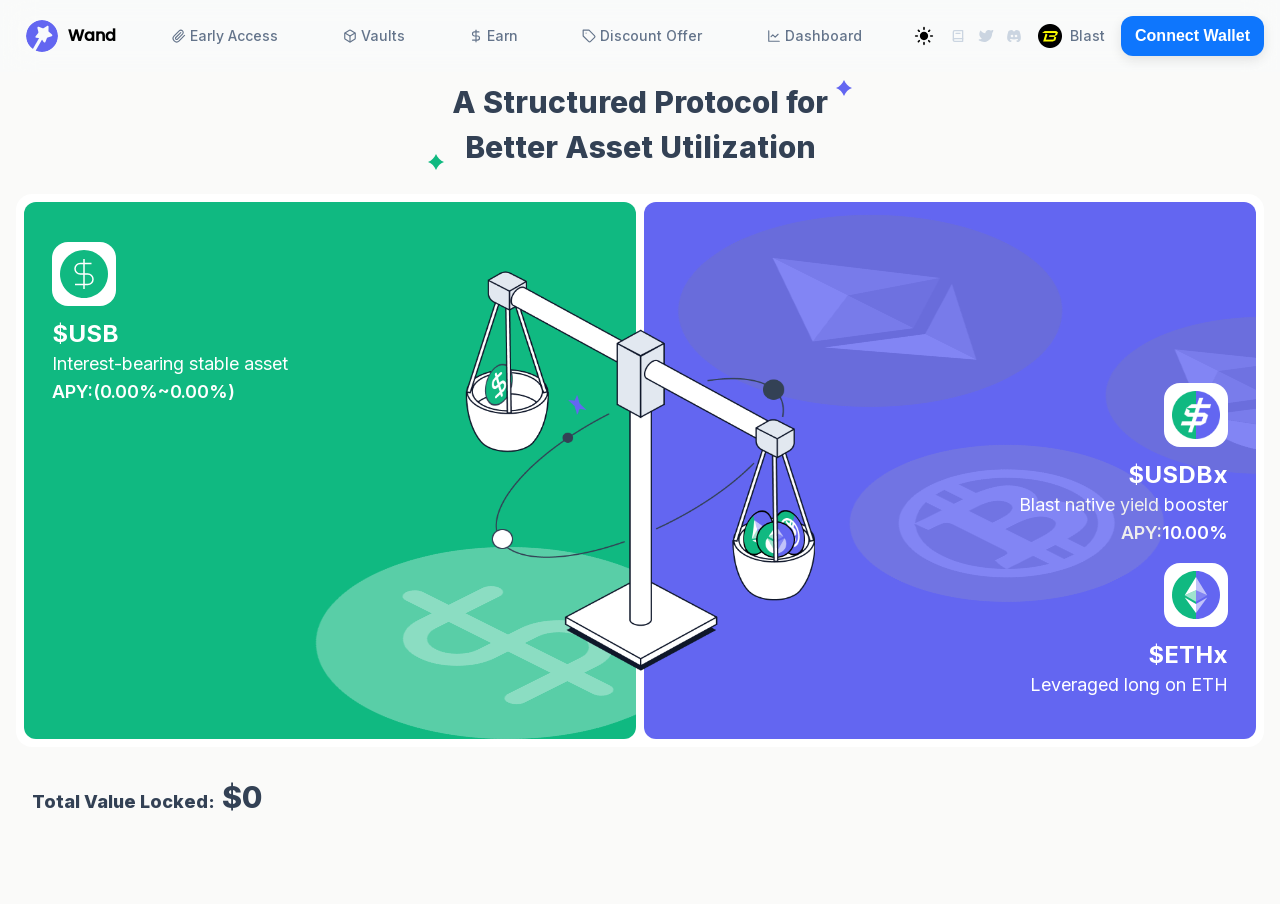
==== commit 6db0779c: "deploy: wandfi/wand-ui@6ef995ddac2ff68d145b26f8ff4ad068ee9f13da" ====
--- a/index.html
+++ b/index.html
@@ -1 +1 @@
-<!DOCTYPE html><html lang="en" class=""><head><meta charSet="utf-8"/><meta name="viewport" content="width=device-width, initial-scale=1"/><link rel="preload" href="/_next/static/media/c9a5bc6a7c948fb0-s.p.woff2" as="font" crossorigin="" type="font/woff2"/><link rel="stylesheet" href="/_next/static/css/59121c4cf2677b9a.css" crossorigin="" data-precedence="next"/><link rel="stylesheet" href="/_next/static/css/d9ebfb099fe50fed.css" crossorigin="" data-precedence="next"/><link rel="preload" as="script" fetchPriority="low" href="/_next/static/chunks/webpack-2277b3e4979a7a1b.js" crossorigin=""/><script src="/_next/static/chunks/fd9d1056-bbbce4fc274b6f67.js" async="" crossorigin=""></script><script src="/_next/static/chunks/2472-f74fed56b708222f.js" async="" crossorigin=""></script><script src="/_next/static/chunks/main-app-3ff343a12f30b49c.js" async="" crossorigin=""></script><script src="/_next/static/chunks/e37a0b60-b436cec589ebdecd.js" async=""></script><script src="/_next/static/chunks/bc9c3264-adae20e22cc8a1fc.js" async=""></script><script src="/_next/static/chunks/12038df7-e0c75b9aa3630596.js" async=""></script><script src="/_next/static/chunks/4e88bc13-a644ba649ee0bb9a.js" async=""></script><script src="/_next/static/chunks/737dfa3e-17c03d528fd3e270.js" async=""></script><script src="/_next/static/chunks/48507feb-85d7291970c8357b.js" async=""></script><script src="/_next/static/chunks/498-64f31aa6fe310ced.js" async=""></script><script src="/_next/static/chunks/5258-2475d0302246f610.js" async=""></script><script src="/_next/static/chunks/911-0ef1a135912de6cf.js" async=""></script><script src="/_next/static/chunks/6691-496fcdb234e4f0d2.js" async=""></script><script src="/_next/static/chunks/9622-60ee8d2e8cc532de.js" async=""></script><script src="/_next/static/chunks/8712-6329c91a806dbb31.js" async=""></script><script src="/_next/static/chunks/4974-fbff3207a0cb69af.js" async=""></script><script src="/_next/static/chunks/5077-1c1987e5837afc63.js" async=""></script><script src="/_next/static/chunks/8977-3767095fd60773f0.js" async=""></script><script src="/_next/static/chunks/app/layout-d4ce5e184031008f.js" async=""></script><script src="/_next/static/chunks/8920-a85db59dfde88d8c.js" async=""></script><script src="/_next/static/chunks/app/page-c3467318226c45fd.js" async=""></script><title>Wand Finance</title><meta name="description" content="Generated by create next app"/><link rel="icon" href="/icon.png?e059c53c24c855a8" type="image/png" sizes="32x32"/><meta name="next-size-adjust"/><script src="/_next/static/chunks/polyfills-c67a75d1b6f99dc8.js" crossorigin="" noModule=""></script></head><body class="__className_aaf875 bg-stone-50 dark:bg-slate-950 dark:text-slate-50"><div id="tooltip-root" class="fixed left-0 top-0 z-[60]"></div><script src="/_next/static/chunks/webpack-2277b3e4979a7a1b.js" crossorigin="" async=""></script><script>(self.__next_f=self.__next_f||[]).push([0]);self.__next_f.push([2,null])</script><script>self.__next_f.push([1,"1:HL[\"/_next/static/media/c9a5bc6a7c948fb0-s.p.woff2\",\"font\",{\"crossOrigin\":\"\",\"type\":\"font/woff2\"}]\n2:HL[\"/_next/static/css/59121c4cf2677b9a.css\",\"style\",{\"crossOrigin\":\"\"}]\n3:HL[\"/_next/static/css/d9ebfb099fe50fed.css\",\"style\",{\"crossOrigin\":\"\"}]\n0:\"$L4\"\n"])</script><script>self.__next_f.push([1,"5:I[33728,[],\"\"]\n7:I[29928,[],\"\"]\n"])</script><script>self.__next_f.push([1,"8:I[24635,[\"1866\",\"static/chunks/e37a0b60-b436cec589ebdecd.js\",\"1582\",\"static/chunks/bc9c3264-adae20e22cc8a1fc.js\",\"2400\",\"static/chunks/12038df7-e0c75b9aa3630596.js\",\"9472\",\"static/chunks/4e88bc13-a644ba649ee0bb9a.js\",\"3033\",\"static/chunks/737dfa3e-17c03d528fd3e270.js\",\"1465\",\"static/chunks/48507feb-85d7291970c8357b.js\",\"498\",\"static/chunks/498-64f31aa6fe310ced.js\",\"5258\",\"static/chunks/5258-2475d0302246f610.js\",\"911\",\"static/chunks/911-0ef1a135912de6cf.js\",\"6691\",\"static/chunks/6691-496fcdb234e4f0d2.js\",\"9622\",\"static/chunks/9622-60ee8d2e8cc532de.js\",\"8712\",\"static/chunks/8712-6329c91a806dbb31.js\",\"4974\",\"static/chunks/4974-fbff3207a0cb69af.js\",\"5077\",\"static/chunks/5077-1c1987e5837afc63.js\",\"8977\",\"static/chunks/8977-3767095fd60773f0.js\",\"3185\",\"static/chunks/app/layout-d4ce5e184031008f.js\"],\"\"]\n"])</script><script>self.__next_f.push([1,"9:I[56954,[],\"\"]\na:I[7264,[],\"\"]\nc:I[48297,[],\"\"]\nd:I[63356,[\"1866\",\"static/chunks/e37a0b60-b436cec589ebdecd.js\",\"498\",\"static/chunks/498-64f31aa6fe310ced.js\",\"5258\",\"static/chunks/5258-2475d0302246f610.js\",\"6691\",\"static/chunks/6691-496fcdb234e4f0d2.js\",\"8920\",\"static/chunks/8920-a85db59dfde88d8c.js\",\"5077\",\"static/chunks/5077-1c1987e5837afc63.js\",\"8977\",\"static/chunks/8977-3767095fd60773f0.js\",\"1931\",\"static/chunks/app/page-c3467318226c45fd.js\"],\"\"]\n"])</script><script>self.__next_f.push([1,"4:[[[\"$\",\"link\",\"0\",{\"rel\":\"stylesheet\",\"href\":\"/_next/static/css/59121c4cf2677b9a.css\",\"precedence\":\"next\",\"crossOrigin\":\"\"}],[\"$\",\"link\",\"1\",{\"rel\":\"stylesheet\",\"href\":\"/_next/static/css/d9ebfb099fe50fed.css\",\"precedence\":\"next\",\"crossOrigin\":\"\"}]],[\"$\",\"$L5\",null,{\"buildId\":\"g-hsRS4_WGx2C9JXkSKq1\",\"assetPrefix\":\"\",\"initialCanonicalUrl\":\"/\",\"initialTree\":[\"\",{\"children\":[\"__PAGE__\",{}]},\"$undefined\",\"$undefined\",true],\"initialHead\":[false,\"$L6\"],\"globalErrorComponent\":\"$7\",\"children\":[null,[\"$\",\"html\",null,{\"lang\":\"en\",\"className\":\"\",\"suppressHydrationWarning\":true,\"children\":[\"$\",\"body\",null,{\"className\":\"__className_aaf875 bg-stone-50 dark:bg-slate-950 dark:text-slate-50\",\"children\":[[\"$\",\"$L8\",null,{\"children\":[\"$\",\"$L9\",null,{\"parallelRouterKey\":\"children\",\"segmentPath\":[\"children\"],\"loading\":\"$undefined\",\"loadingStyles\":\"$undefined\",\"hasLoading\":false,\"error\":\"$undefined\",\"errorStyles\":\"$undefined\",\"template\":[\"$\",\"$La\",null,{}],\"templateStyles\":\"$undefined\",\"notFound\":[[\"$\",\"title\",null,{\"children\":\"404: This page could not be found.\"}],[\"$\",\"div\",null,{\"style\":{\"fontFamily\":\"system-ui,\\\"Segoe UI\\\",Roboto,Helvetica,Arial,sans-serif,\\\"Apple Color Emoji\\\",\\\"Segoe UI Emoji\\\"\",\"height\":\"100vh\",\"textAlign\":\"center\",\"display\":\"flex\",\"flexDirection\":\"column\",\"alignItems\":\"center\",\"justifyContent\":\"center\"},\"children\":[\"$\",\"div\",null,{\"children\":[[\"$\",\"style\",null,{\"dangerouslySetInnerHTML\":{\"__html\":\"body{color:#000;background:#fff;margin:0}.next-error-h1{border-right:1px solid rgba(0,0,0,.3)}@media (prefers-color-scheme:dark){body{color:#fff;background:#000}.next-error-h1{border-right:1px solid rgba(255,255,255,.3)}}\"}}],[\"$\",\"h1\",null,{\"className\":\"next-error-h1\",\"style\":{\"display\":\"inline-block\",\"margin\":\"0 20px 0 0\",\"padding\":\"0 23px 0 0\",\"fontSize\":24,\"fontWeight\":500,\"verticalAlign\":\"top\",\"lineHeight\":\"49px\"},\"children\":\"404\"}],[\"$\",\"div\",null,{\"style\":{\"display\":\"inline-block\"},\"children\":[\"$\",\"h2\",null,{\"style\":{\"fontSize\":14,\"fontWeight\":400,\"lineHeight\":\"49px\",\"margin\":0},\"children\":\"This page could not be found.\"}]}]]}]}]],\"notFoundStyles\":[],\"childProp\":{\"current\":[\"$Lb\",[\"$\",\"$Lc\",null,{\"propsForComponent\":{\"params\":{}},\"Component\":\"$d\",\"isStaticGeneration\":true}],null],\"segment\":\"__PAGE__\"},\"styles\":[]}]}],[\"$\",\"div\",null,{\"id\":\"tooltip-root\",\"className\":\"fixed left-0 top-0 z-[60]\"}]]}]}],null]}]]\n"])</script><script>self.__next_f.push([1,"6:[[\"$\",\"meta\",\"0\",{\"charSet\":\"utf-8\"}],[\"$\",\"title\",\"1\",{\"children\":\"Wand Finance\"}],[\"$\",\"meta\",\"2\",{\"name\":\"description\",\"content\":\"Generated by create next app\"}],[\"$\",\"meta\",\"3\",{\"name\":\"viewport\",\"content\":\"width=device-width, initial-scale=1\"}],[\"$\",\"link\",\"4\",{\"rel\":\"icon\",\"href\":\"/icon.png?e059c53c24c855a8\",\"type\":\"image/png\",\"sizes\":\"32x32\"}],[\"$\",\"meta\",\"5\",{\"name\":\"next-size-adjust\"}]]\nb:null\n"])</script></body></html>+<!DOCTYPE html><html lang="en" class=""><head><meta charSet="utf-8"/><meta name="viewport" content="width=device-width, initial-scale=1"/><link rel="preload" href="/_next/static/media/a34f9d1faa5f3315-s.p.woff2" as="font" crossorigin="" type="font/woff2"/><link rel="stylesheet" href="/_next/static/css/dcca206657de4145.css" crossorigin="" data-precedence="next"/><link rel="stylesheet" href="/_next/static/css/d9ebfb099fe50fed.css" crossorigin="" data-precedence="next"/><link rel="preload" as="script" fetchPriority="low" href="/_next/static/chunks/webpack-a6c4b67c2eee96c6.js" crossorigin=""/><script src="/_next/static/chunks/fd9d1056-bbbce4fc274b6f67.js" async="" crossorigin=""></script><script src="/_next/static/chunks/2472-f74fed56b708222f.js" async="" crossorigin=""></script><script src="/_next/static/chunks/main-app-3ff343a12f30b49c.js" async="" crossorigin=""></script><script src="/_next/static/chunks/e37a0b60-b436cec589ebdecd.js" async=""></script><script src="/_next/static/chunks/bc9c3264-adae20e22cc8a1fc.js" async=""></script><script src="/_next/static/chunks/12038df7-e0c75b9aa3630596.js" async=""></script><script src="/_next/static/chunks/4e88bc13-a644ba649ee0bb9a.js" async=""></script><script src="/_next/static/chunks/737dfa3e-17c03d528fd3e270.js" async=""></script><script src="/_next/static/chunks/48507feb-85d7291970c8357b.js" async=""></script><script src="/_next/static/chunks/498-64f31aa6fe310ced.js" async=""></script><script src="/_next/static/chunks/5258-2475d0302246f610.js" async=""></script><script src="/_next/static/chunks/911-0ef1a135912de6cf.js" async=""></script><script src="/_next/static/chunks/6691-496fcdb234e4f0d2.js" async=""></script><script src="/_next/static/chunks/9622-60ee8d2e8cc532de.js" async=""></script><script src="/_next/static/chunks/8712-6329c91a806dbb31.js" async=""></script><script src="/_next/static/chunks/4974-788b99e733d0dab1.js" async=""></script><script src="/_next/static/chunks/5077-1c1987e5837afc63.js" async=""></script><script src="/_next/static/chunks/8977-b1a2a09d73c7342c.js" async=""></script><script src="/_next/static/chunks/app/layout-db4e1a60da80fd3e.js" async=""></script><script src="/_next/static/chunks/8920-a85db59dfde88d8c.js" async=""></script><script src="/_next/static/chunks/app/page-42942d53c44d5bea.js" async=""></script><title>Wand Finance</title><meta name="description" content="Generated by create next app"/><link rel="icon" href="/icon.png?e059c53c24c855a8" type="image/png" sizes="32x32"/><meta name="next-size-adjust"/><script src="/_next/static/chunks/polyfills-c67a75d1b6f99dc8.js" crossorigin="" noModule=""></script></head><body class="__className_36bd41 bg-stone-50 dark:bg-slate-950 dark:text-slate-50"><div id="tooltip-root" class="fixed left-0 top-0 z-[60]"></div><script src="/_next/static/chunks/webpack-a6c4b67c2eee96c6.js" crossorigin="" async=""></script><script>(self.__next_f=self.__next_f||[]).push([0]);self.__next_f.push([2,null])</script><script>self.__next_f.push([1,"1:HL[\"/_next/static/media/a34f9d1faa5f3315-s.p.woff2\",\"font\",{\"crossOrigin\":\"\",\"type\":\"font/woff2\"}]\n2:HL[\"/_next/static/css/dcca206657de4145.css\",\"style\",{\"crossOrigin\":\"\"}]\n3:HL[\"/_next/static/css/d9ebfb099fe50fed.css\",\"style\",{\"crossOrigin\":\"\"}]\n0:\"$L4\"\n"])</script><script>self.__next_f.push([1,"5:I[33728,[],\"\"]\n7:I[29928,[],\"\"]\n"])</script><script>self.__next_f.push([1,"8:I[24635,[\"1866\",\"static/chunks/e37a0b60-b436cec589ebdecd.js\",\"1582\",\"static/chunks/bc9c3264-adae20e22cc8a1fc.js\",\"2400\",\"static/chunks/12038df7-e0c75b9aa3630596.js\",\"9472\",\"static/chunks/4e88bc13-a644ba649ee0bb9a.js\",\"3033\",\"static/chunks/737dfa3e-17c03d528fd3e270.js\",\"1465\",\"static/chunks/48507feb-85d7291970c8357b.js\",\"498\",\"static/chunks/498-64f31aa6fe310ced.js\",\"5258\",\"static/chunks/5258-2475d0302246f610.js\",\"911\",\"static/chunks/911-0ef1a135912de6cf.js\",\"6691\",\"static/chunks/6691-496fcdb234e4f0d2.js\",\"9622\",\"static/chunks/9622-60ee8d2e8cc532de.js\",\"8712\",\"static/chunks/8712-6329c91a806dbb31.js\",\"4974\",\"static/chunks/4974-788b99e733d0dab1.js\",\"5077\",\"static/chunks/5077-1c1987e5837afc63.js\",\"8977\",\"static/chunks/8977-b1a2a09d73c7342c.js\",\"3185\",\"static/chunks/app/layout-db4e1a60da80fd3e.js\"],\"\"]\n"])</script><script>self.__next_f.push([1,"9:I[56954,[],\"\"]\na:I[7264,[],\"\"]\nc:I[48297,[],\"\"]\nd:I[63356,[\"1866\",\"static/chunks/e37a0b60-b436cec589ebdecd.js\",\"498\",\"static/chunks/498-64f31aa6fe310ced.js\",\"5258\",\"static/chunks/5258-2475d0302246f610.js\",\"6691\",\"static/chunks/6691-496fcdb234e4f0d2.js\",\"8920\",\"static/chunks/8920-a85db59dfde88d8c.js\",\"5077\",\"static/chunks/5077-1c1987e5837afc63.js\",\"8977\",\"static/chunks/8977-b1a2a09d73c7342c.js\",\"1931\",\"static/chunks/app/page-42942d53c44d5bea.js\"],\"\"]\n"])</script><script>self.__next_f.push([1,"4:[[[\"$\",\"link\",\"0\",{\"rel\":\"stylesheet\",\"href\":\"/_next/static/css/dcca206657de4145.css\",\"precedence\":\"next\",\"crossOrigin\":\"\"}],[\"$\",\"link\",\"1\",{\"rel\":\"stylesheet\",\"href\":\"/_next/static/css/d9ebfb099fe50fed.css\",\"precedence\":\"next\",\"crossOrigin\":\"\"}]],[\"$\",\"$L5\",null,{\"buildId\":\"Z26pu8vDV4zw2khYN4RQQ\",\"assetPrefix\":\"\",\"initialCanonicalUrl\":\"/\",\"initialTree\":[\"\",{\"children\":[\"__PAGE__\",{}]},\"$undefined\",\"$undefined\",true],\"initialHead\":[false,\"$L6\"],\"globalErrorComponent\":\"$7\",\"children\":[null,[\"$\",\"html\",null,{\"lang\":\"en\",\"className\":\"\",\"suppressHydrationWarning\":true,\"children\":[\"$\",\"body\",null,{\"className\":\"__className_36bd41 bg-stone-50 dark:bg-slate-950 dark:text-slate-50\",\"children\":[[\"$\",\"$L8\",null,{\"children\":[\"$\",\"$L9\",null,{\"parallelRouterKey\":\"children\",\"segmentPath\":[\"children\"],\"loading\":\"$undefined\",\"loadingStyles\":\"$undefined\",\"hasLoading\":false,\"error\":\"$undefined\",\"errorStyles\":\"$undefined\",\"template\":[\"$\",\"$La\",null,{}],\"templateStyles\":\"$undefined\",\"notFound\":[[\"$\",\"title\",null,{\"children\":\"404: This page could not be found.\"}],[\"$\",\"div\",null,{\"style\":{\"fontFamily\":\"system-ui,\\\"Segoe UI\\\",Roboto,Helvetica,Arial,sans-serif,\\\"Apple Color Emoji\\\",\\\"Segoe UI Emoji\\\"\",\"height\":\"100vh\",\"textAlign\":\"center\",\"display\":\"flex\",\"flexDirection\":\"column\",\"alignItems\":\"center\",\"justifyContent\":\"center\"},\"children\":[\"$\",\"div\",null,{\"children\":[[\"$\",\"style\",null,{\"dangerouslySetInnerHTML\":{\"__html\":\"body{color:#000;background:#fff;margin:0}.next-error-h1{border-right:1px solid rgba(0,0,0,.3)}@media (prefers-color-scheme:dark){body{color:#fff;background:#000}.next-error-h1{border-right:1px solid rgba(255,255,255,.3)}}\"}}],[\"$\",\"h1\",null,{\"className\":\"next-error-h1\",\"style\":{\"display\":\"inline-block\",\"margin\":\"0 20px 0 0\",\"padding\":\"0 23px 0 0\",\"fontSize\":24,\"fontWeight\":500,\"verticalAlign\":\"top\",\"lineHeight\":\"49px\"},\"children\":\"404\"}],[\"$\",\"div\",null,{\"style\":{\"display\":\"inline-block\"},\"children\":[\"$\",\"h2\",null,{\"style\":{\"fontSize\":14,\"fontWeight\":400,\"lineHeight\":\"49px\",\"margin\":0},\"children\":\"This page could not be found.\"}]}]]}]}]],\"notFoundStyles\":[],\"childProp\":{\"current\":[\"$Lb\",[\"$\",\"$Lc\",null,{\"propsForComponent\":{\"params\":{}},\"Component\":\"$d\",\"isStaticGeneration\":true}],null],\"segment\":\"__PAGE__\"},\"styles\":[]}]}],[\"$\",\"div\",null,{\"id\":\"tooltip-root\",\"className\":\"fixed left-0 top-0 z-[60]\"}]]}]}],null]}]]\n"])</script><script>self.__next_f.push([1,"6:[[\"$\",\"meta\",\"0\",{\"charSet\":\"utf-8\"}],[\"$\",\"title\",\"1\",{\"children\":\"Wand Finance\"}],[\"$\",\"meta\",\"2\",{\"name\":\"description\",\"content\":\"Generated by create next app\"}],[\"$\",\"meta\",\"3\",{\"name\":\"viewport\",\"content\":\"width=device-width, initial-scale=1\"}],[\"$\",\"link\",\"4\",{\"rel\":\"icon\",\"href\":\"/icon.png?e059c53c24c855a8\",\"type\":\"image/png\",\"sizes\":\"32x32\"}],[\"$\",\"meta\",\"5\",{\"name\":\"next-size-adjust\"}]]\nb:null\n"])</script></body></html>
--- a/_next/static/css/dcca206657de4145.css
+++ b/_next/static/css/dcca206657de4145.css
@@ -0,0 +1 @@
+@font-face{font-family:swiper-icons;src:url("data:application/font-woff;charset=utf-8;base64, [base64]//wADZ2x5ZgAAAywAAADMAAAD2MHtryVoZWFkAAABbAAAADAAAAA2E2+eoWhoZWEAAAGcAAAAHwAAACQC9gDzaG10eAAAAigAAAAZAAAArgJkABFsb2NhAAAC0AAAAFoAAABaFQAUGG1heHAAAAG8AAAAHwAAACAAcABAbmFtZQAAA/gAAAE5AAACXvFdBwlwb3N0AAAFNAAAAGIAAACE5s74hXjaY2BkYGAAYpf5Hu/j+W2+MnAzMYDAzaX6QjD6/4//Bxj5GA8AuRwMYGkAPywL13jaY2BkYGA88P8Agx4j+/8fQDYfA1AEBWgDAIB2BOoAeNpjYGRgYNBh4GdgYgABEMnIABJzYNADCQAACWgAsQB42mNgYfzCOIGBlYGB0YcxjYGBwR1Kf2WQZGhhYGBiYGVmgAFGBiQQkOaawtDAoMBQxXjg/wEGPcYDDA4wNUA2CCgwsAAAO4EL6gAAeNpj2M0gyAACqxgGNWBkZ2D4/wMA+xkDdgAAAHjaY2BgYGaAYBkGRgYQiAHyGMF8FgYHIM3DwMHABGQrMOgyWDLEM1T9/w8UBfEMgLzE////P/5//f/V/xv+r4eaAAeMbAxwIUYmIMHEgKYAYjUcsDAwsLKxc3BycfPw8jEQA/[base64]/uznmfPFBNODM2K7MTQ45YEAZqGP81AmGGcF3iPqOop0r1SPTaTbVkfUe4HXj97wYE+yNwWYxwWu4v1ugWHgo3S1XdZEVqWM7ET0cfnLGxWfkgR42o2PvWrDMBSFj/IHLaF0zKjRgdiVMwScNRAoWUoH78Y2icB/yIY09An6AH2Bdu/UB+yxopYshQiEvnvu0dURgDt8QeC8PDw7Fpji3fEA4z/PEJ6YOB5hKh4dj3EvXhxPqH/SKUY3rJ7srZ4FZnh1PMAtPhwP6fl2PMJMPDgeQ4rY8YT6Gzao0eAEA409DuggmTnFnOcSCiEiLMgxCiTI6Cq5DZUd3Qmp10vO0LaLTd2cjN4fOumlc7lUYbSQcZFkutRG7g6JKZKy0RmdLY680CDnEJ+UMkpFFe1RN7nxdVpXrC4aTtnaurOnYercZg2YVmLN/d/gczfEimrE/fs/bOuq29Zmn8tloORaXgZgGa78yO9/cnXm2BpaGvq25Dv9S4E9+5SIc9PqupJKhYFSSl47+Qcr1mYNAAAAeNptw0cKwkAAAMDZJA8Q7OUJvkLsPfZ6zFVERPy8qHh2YER+3i/BP83vIBLLySsoKimrqKqpa2hp6+jq6RsYGhmbmJqZSy0sraxtbO3sHRydnEMU4uR6yx7JJXveP7WrDycAAAAAAAH//wACeNpjYGRgYOABYhkgZgJCZgZNBkYGLQZtIJsFLMYAAAw3ALgAeNolizEKgDAQBCchRbC2sFER0YD6qVQiBCv/H9ezGI6Z5XBAw8CBK/m5iQQVauVbXLnOrMZv2oLdKFa8Pjuru2hJzGabmOSLzNMzvutpB3N42mNgZGBg4GKQYzBhYMxJLMlj4GBgAYow/P/PAJJhLM6sSoWKfWCAAwDAjgbRAAB42mNgYGBkAIIbCZo5IPrmUn0hGA0AO8EFTQAA");font-weight:400;font-style:normal}:root{--swiper-theme-color:#007aff}:host{position:relative;display:block;margin-left:auto;margin-right:auto;z-index:1}.swiper{margin-left:auto;margin-right:auto;position:relative;overflow:hidden;list-style:none;padding:0;z-index:1;display:block}.swiper-vertical>.swiper-wrapper{flex-direction:column}.swiper-wrapper{position:relative;width:100%;height:100%;z-index:1;display:flex;transition-property:transform;transition-timing-function:var(--swiper-wrapper-transition-timing-function,initial);box-sizing:content-box}.swiper-android .swiper-slide,.swiper-ios .swiper-slide,.swiper-wrapper{transform:translateZ(0)}.swiper-horizontal{touch-action:pan-y}.swiper-vertical{touch-action:pan-x}.swiper-slide{flex-shrink:0;width:100%;height:100%;position:relative;transition-property:transform;display:block}.swiper-slide-invisible-blank{visibility:hidden}.swiper-autoheight,.swiper-autoheight .swiper-slide{height:auto}.swiper-autoheight .swiper-wrapper{align-items:flex-start;transition-property:transform,height}.swiper-backface-hidden .swiper-slide{transform:translateZ(0);backface-visibility:hidden}.swiper-3d.swiper-css-mode .swiper-wrapper{perspective:1200px}.swiper-3d .swiper-wrapper{transform-style:preserve-3d}.swiper-3d{perspective:1200px}.swiper-3d .swiper-cube-shadow,.swiper-3d .swiper-slide{transform-style:preserve-3d}.swiper-css-mode>.swiper-wrapper{overflow:auto;scrollbar-width:none;-ms-overflow-style:none}.swiper-css-mode>.swiper-wrapper::-webkit-scrollbar{display:none}.swiper-css-mode>.swiper-wrapper>.swiper-slide{scroll-snap-align:start start}.swiper-css-mode.swiper-horizontal>.swiper-wrapper{scroll-snap-type:x mandatory}.swiper-css-mode.swiper-vertical>.swiper-wrapper{scroll-snap-type:y mandatory}.swiper-css-mode.swiper-free-mode>.swiper-wrapper{scroll-snap-type:none}.swiper-css-mode.swiper-free-mode>.swiper-wrapper>.swiper-slide{scroll-snap-align:none}.swiper-css-mode.swiper-centered>.swiper-wrapper:before{content:"";flex-shrink:0;order:9999}.swiper-css-mode.swiper-centered>.swiper-wrapper>.swiper-slide{scroll-snap-align:center center;scroll-snap-stop:always}.swiper-css-mode.swiper-centered.swiper-horizontal>.swiper-wrapper>.swiper-slide:first-child{margin-inline-start:var(--swiper-centered-offset-before)}.swiper-css-mode.swiper-centered.swiper-horizontal>.swiper-wrapper:before{height:100%;min-height:1px;width:var(--swiper-centered-offset-after)}.swiper-css-mode.swiper-centered.swiper-vertical>.swiper-wrapper>.swiper-slide:first-child{margin-block-start:var(--swiper-centered-offset-before)}.swiper-css-mode.swiper-centered.swiper-vertical>.swiper-wrapper:before{width:100%;min-width:1px;height:var(--swiper-centered-offset-after)}.swiper-3d .swiper-slide-shadow,.swiper-3d .swiper-slide-shadow-bottom,.swiper-3d .swiper-slide-shadow-left,.swiper-3d .swiper-slide-shadow-right,.swiper-3d .swiper-slide-shadow-top{position:absolute;left:0;top:0;width:100%;height:100%;pointer-events:none;z-index:10}.swiper-3d .swiper-slide-shadow{background:rgba(0,0,0,.15)}.swiper-3d .swiper-slide-shadow-left{background-image:linear-gradient(270deg,rgba(0,0,0,.5),transparent)}.swiper-3d .swiper-slide-shadow-right{background-image:linear-gradient(90deg,rgba(0,0,0,.5),transparent)}.swiper-3d .swiper-slide-shadow-top{background-image:linear-gradient(0deg,rgba(0,0,0,.5),transparent)}.swiper-3d .swiper-slide-shadow-bottom{background-image:linear-gradient(180deg,rgba(0,0,0,.5),transparent)}.swiper-lazy-preloader{width:42px;height:42px;position:absolute;left:50%;top:50%;margin-left:-21px;margin-top:-21px;z-index:10;transform-origin:50%;box-sizing:border-box;border-radius:50%;border:4px solid var(--swiper-preloader-color,var(--swiper-theme-color));border-top:4px solid transparent}.swiper-watch-progress .swiper-slide-visible .swiper-lazy-preloader,.swiper:not(.swiper-watch-progress) .swiper-lazy-preloader{animation:swiper-preloader-spin 1s linear infinite}.swiper-lazy-preloader-white{--swiper-preloader-color:#fff}.swiper-lazy-preloader-black{--swiper-preloader-color:#000}@keyframes swiper-preloader-spin{0%{transform:rotate(0deg)}to{transform:rotate(1turn)}}.swiper-pagination{position:absolute;text-align:center;transition:opacity .3s;transform:translateZ(0);z-index:10}.swiper-pagination.swiper-pagination-hidden{opacity:0}.swiper-pagination-disabled>.swiper-pagination,.swiper-pagination.swiper-pagination-disabled{display:none!important}.swiper-horizontal>.swiper-pagination-bullets,.swiper-pagination-bullets.swiper-pagination-horizontal,.swiper-pagination-custom,.swiper-pagination-fraction{bottom:var(--swiper-pagination-bottom,8px);top:var(--swiper-pagination-top,auto);left:0;width:100%}.swiper-pagination-bullets-dynamic{overflow:hidden;font-size:0}.swiper-pagination-bullets-dynamic .swiper-pagination-bullet{transform:scale(.33);position:relative}.swiper-pagination-bullets-dynamic .swiper-pagination-bullet-active,.swiper-pagination-bullets-dynamic .swiper-pagination-bullet-active-main{transform:scale(1)}.swiper-pagination-bullets-dynamic .swiper-pagination-bullet-active-prev{transform:scale(.66)}.swiper-pagination-bullets-dynamic .swiper-pagination-bullet-active-prev-prev{transform:scale(.33)}.swiper-pagination-bullets-dynamic .swiper-pagination-bullet-active-next{transform:scale(.66)}.swiper-pagination-bullets-dynamic .swiper-pagination-bullet-active-next-next{transform:scale(.33)}.swiper-pagination-bullet{width:var(--swiper-pagination-bullet-width,var(--swiper-pagination-bullet-size,8px));height:var(--swiper-pagination-bullet-height,var(--swiper-pagination-bullet-size,8px));display:inline-block;border-radius:var(--swiper-pagination-bullet-border-radius,50%);background:var(--swiper-pagination-bullet-inactive-color,#000);opacity:var(--swiper-pagination-bullet-inactive-opacity,.2)}button.swiper-pagination-bullet{border:none;margin:0;padding:0;box-shadow:none;-webkit-appearance:none;-moz-appearance:none;appearance:none}.swiper-pagination-clickable .swiper-pagination-bullet{cursor:pointer}.swiper-pagination-bullet:only-child{display:none!important}.swiper-pagination-bullet-active{opacity:var(--swiper-pagination-bullet-opacity,1);background:var(--swiper-pagination-color,var(--swiper-theme-color))}.swiper-pagination-vertical.swiper-pagination-bullets,.swiper-vertical>.swiper-pagination-bullets{right:var(--swiper-pagination-right,8px);left:var(--swiper-pagination-left,auto);top:50%;transform:translate3d(0,-50%,0)}.swiper-pagination-vertical.swiper-pagination-bullets .swiper-pagination-bullet,.swiper-vertical>.swiper-pagination-bullets .swiper-pagination-bullet{margin:var(--swiper-pagination-bullet-vertical-gap,6px) 0;display:block}.swiper-pagination-vertical.swiper-pagination-bullets.swiper-pagination-bullets-dynamic,.swiper-vertical>.swiper-pagination-bullets.swiper-pagination-bullets-dynamic{top:50%;transform:translateY(-50%);width:8px}.swiper-pagination-vertical.swiper-pagination-bullets.swiper-pagination-bullets-dynamic .swiper-pagination-bullet,.swiper-vertical>.swiper-pagination-bullets.swiper-pagination-bullets-dynamic .swiper-pagination-bullet{display:inline-block;transition:transform .2s,top .2s}.swiper-horizontal>.swiper-pagination-bullets .swiper-pagination-bullet,.swiper-pagination-horizontal.swiper-pagination-bullets .swiper-pagination-bullet{margin:0 var(--swiper-pagination-bullet-horizontal-gap,4px)}.swiper-horizontal>.swiper-pagination-bullets.swiper-pagination-bullets-dynamic,.swiper-pagination-horizontal.swiper-pagination-bullets.swiper-pagination-bullets-dynamic{left:50%;transform:translateX(-50%);white-space:nowrap}.swiper-horizontal>.swiper-pagination-bullets.swiper-pagination-bullets-dynamic .swiper-pagination-bullet,.swiper-pagination-horizontal.swiper-pagination-bullets.swiper-pagination-bullets-dynamic .swiper-pagination-bullet{transition:transform .2s,left .2s}.swiper-horizontal.swiper-rtl>.swiper-pagination-bullets-dynamic .swiper-pagination-bullet{transition:transform .2s,right .2s}.swiper-pagination-fraction{color:var(--swiper-pagination-fraction-color,inherit)}.swiper-pagination-progressbar{background:var(--swiper-pagination-progressbar-bg-color,rgba(0,0,0,.25));position:absolute}.swiper-pagination-progressbar .swiper-pagination-progressbar-fill{background:var(--swiper-pagination-color,var(--swiper-theme-color));position:absolute;left:0;top:0;width:100%;height:100%;transform:scale(0);transform-origin:left top}.swiper-rtl .swiper-pagination-progressbar .swiper-pagination-progressbar-fill{transform-origin:right top}.swiper-horizontal>.swiper-pagination-progressbar,.swiper-pagination-progressbar.swiper-pagination-horizontal,.swiper-pagination-progressbar.swiper-pagination-vertical.swiper-pagination-progressbar-opposite,.swiper-vertical>.swiper-pagination-progressbar.swiper-pagination-progressbar-opposite{width:100%;height:var(--swiper-pagination-progressbar-size,4px);left:0;top:0}.swiper-horizontal>.swiper-pagination-progressbar.swiper-pagination-progressbar-opposite,.swiper-pagination-progressbar.swiper-pagination-horizontal.swiper-pagination-progressbar-opposite,.swiper-pagination-progressbar.swiper-pagination-vertical,.swiper-vertical>.swiper-pagination-progressbar{width:var(--swiper-pagination-progressbar-size,4px);height:100%;left:0;top:0}.swiper-pagination-lock{display:none}:root{--swiper-navigation-size:44px}.swiper-button-next,.swiper-button-prev{position:absolute;top:var(--swiper-navigation-top-offset,50%);width:calc(var(--swiper-navigation-size) / 44 * 27);height:var(--swiper-navigation-size);margin-top:calc(0px - (var(--swiper-navigation-size) / 2));z-index:10;cursor:pointer;display:flex;align-items:center;justify-content:center;color:var(--swiper-navigation-color,var(--swiper-theme-color))}.swiper-button-next.swiper-button-disabled,.swiper-button-prev.swiper-button-disabled{opacity:.35;cursor:auto;pointer-events:none}.swiper-button-next.swiper-button-hidden,.swiper-button-prev.swiper-button-hidden{opacity:0;cursor:auto;pointer-events:none}.swiper-navigation-disabled .swiper-button-next,.swiper-navigation-disabled .swiper-button-prev{display:none!important}.swiper-button-next svg,.swiper-button-prev svg{width:100%;height:100%;-o-object-fit:contain;object-fit:contain;transform-origin:center}.swiper-rtl .swiper-button-next svg,.swiper-rtl .swiper-button-prev svg{transform:rotate(180deg)}.swiper-button-prev,.swiper-rtl .swiper-button-next{left:var(--swiper-navigation-sides-offset,10px);right:auto}.swiper-button-lock{display:none}.swiper-button-next:after,.swiper-button-prev:after{font-family:swiper-icons;font-size:var(--swiper-navigation-size);text-transform:none!important;letter-spacing:0;font-variant:normal;line-height:1}.swiper-button-prev:after,.swiper-rtl .swiper-button-next:after{content:"prev"}.swiper-button-next,.swiper-rtl .swiper-button-prev{right:var(--swiper-navigation-sides-offset,10px);left:auto}.swiper-button-next:after,.swiper-rtl .swiper-button-prev:after{content:"next"}[data-rk] .iekbcc0{border:0;box-sizing:border-box;font-size:100%;line-height:normal;margin:0;padding:0;text-align:left;vertical-align:baseline;-webkit-tap-highlight-color:transparent}[data-rk] .iekbcc1{list-style:none}[data-rk] .iekbcc2{quotes:none}[data-rk] .iekbcc2:after,[data-rk] .iekbcc2:before{content:""}[data-rk] .iekbcc3{border-collapse:collapse;border-spacing:0}[data-rk] .iekbcc4{-webkit-appearance:none;-moz-appearance:none;appearance:none}[data-rk] .iekbcc5{outline:none}[data-rk] .iekbcc5::-moz-placeholder{opacity:1}[data-rk] .iekbcc5::placeholder{opacity:1}[data-rk] .iekbcc6{background-color:transparent;color:inherit}[data-rk] .iekbcc7:disabled{opacity:1}[data-rk] .iekbcc7::-ms-expand,[data-rk] .iekbcc8::-ms-clear{display:none}[data-rk] .iekbcc8::-webkit-search-cancel-button{-webkit-appearance:none}[data-rk] .iekbcc9{background:none;cursor:pointer;text-align:left}[data-rk] .iekbcca{color:inherit;text-decoration:none}[data-rk] .ju367v0{align-items:flex-start}[data-rk] .ju367v2{align-items:flex-end}[data-rk] .ju367v4{align-items:center}[data-rk] .ju367v6{display:none}[data-rk] .ju367v8{display:block}[data-rk] .ju367va{display:flex}[data-rk] .ju367vc{display:inline}[data-rk] .ju367ve{align-self:flex-start}[data-rk] .ju367vf{align-self:flex-end}[data-rk] .ju367vg{align-self:center}[data-rk] .ju367vh{background-size:cover}[data-rk] .ju367vi{border-radius:1px}[data-rk] .ju367vj{border-radius:6px}[data-rk] .ju367vk{border-radius:10px}[data-rk] .ju367vl{border-radius:13px}[data-rk] .ju367vm{border-radius:var(--rk-radii-actionButton)}[data-rk] .ju367vn{border-radius:var(--rk-radii-connectButton)}[data-rk] .ju367vo{border-radius:var(--rk-radii-menuButton)}[data-rk] .ju367vp{border-radius:var(--rk-radii-modal)}[data-rk] .ju367vq{border-radius:var(--rk-radii-modalMobile)}[data-rk] .ju367vr{border-radius:25%}[data-rk] .ju367vs{border-radius:9999px}[data-rk] .ju367vt{border-style:solid}[data-rk] .ju367vu{border-width:0}[data-rk] .ju367vv{border-width:1px}[data-rk] .ju367vw{border-width:2px}[data-rk] .ju367vx{border-width:4px}[data-rk] .ju367vy{cursor:pointer}[data-rk] .ju367vz{cursor:none}[data-rk] .ju367v10{pointer-events:none}[data-rk] .ju367v11{pointer-events:all}[data-rk] .ju367v12{min-height:8px}[data-rk] .ju367v13{min-height:44px}[data-rk] .ju367v14{flex-direction:row}[data-rk] .ju367v15{flex-direction:column}[data-rk] .ju367v16{font-family:var(--rk-fonts-body)}[data-rk] .ju367v17{font-size:12px;line-height:18px}[data-rk] .ju367v18{font-size:13px;line-height:18px}[data-rk] .ju367v19{font-size:14px;line-height:18px}[data-rk] .ju367v1a{font-size:16px;line-height:20px}[data-rk] .ju367v1b{font-size:18px;line-height:24px}[data-rk] .ju367v1c{font-size:20px;line-height:24px}[data-rk] .ju367v1d{font-size:23px;line-height:29px}[data-rk] .ju367v1e{font-weight:400}[data-rk] .ju367v1f{font-weight:500}[data-rk] .ju367v1g{font-weight:600}[data-rk] .ju367v1h{font-weight:700}[data-rk] .ju367v1i{font-weight:800}[data-rk] .ju367v1j{gap:0}[data-rk] .ju367v1k{gap:1px}[data-rk] .ju367v1l{gap:2px}[data-rk] .ju367v1m{gap:3px}[data-rk] .ju367v1n{gap:4px}[data-rk] .ju367v1o{gap:5px}[data-rk] .ju367v1p{gap:6px}[data-rk] .ju367v1q{gap:8px}[data-rk] .ju367v1r{gap:10px}[data-rk] .ju367v1s{gap:12px}[data-rk] .ju367v1t{gap:14px}[data-rk] .ju367v1u{gap:16px}[data-rk] .ju367v1v{gap:18px}[data-rk] .ju367v1w{gap:20px}[data-rk] .ju367v1x{gap:24px}[data-rk] .ju367v1y{gap:28px}[data-rk] .ju367v1z{gap:32px}[data-rk] .ju367v20{gap:36px}[data-rk] .ju367v21{gap:44px}[data-rk] .ju367v22{gap:64px}[data-rk] .ju367v23{gap:-1px}[data-rk] .ju367v24{height:1px}[data-rk] .ju367v25{height:2px}[data-rk] .ju367v26{height:4px}[data-rk] .ju367v27{height:8px}[data-rk] .ju367v28{height:12px}[data-rk] .ju367v29{height:20px}[data-rk] .ju367v2a{height:24px}[data-rk] .ju367v2b{height:28px}[data-rk] .ju367v2c{height:30px}[data-rk] .ju367v2d{height:32px}[data-rk] .ju367v2e{height:34px}[data-rk] .ju367v2f{height:36px}[data-rk] .ju367v2g{height:40px}[data-rk] .ju367v2h{height:44px}[data-rk] .ju367v2i{height:48px}[data-rk] .ju367v2j{height:54px}[data-rk] .ju367v2k{height:60px}[data-rk] .ju367v2l{height:200px}[data-rk] .ju367v2m{height:100%}[data-rk] .ju367v2n{height:-moz-max-content;height:max-content}[data-rk] .ju367v2o{justify-content:flex-start}[data-rk] .ju367v2p{justify-content:flex-end}[data-rk] .ju367v2q{justify-content:center}[data-rk] .ju367v2r{justify-content:space-between}[data-rk] .ju367v2s{justify-content:space-around}[data-rk] .ju367v2t{text-align:left}[data-rk] .ju367v2u{text-align:center}[data-rk] .ju367v2v{text-align:inherit}[data-rk] .ju367v2w{margin-bottom:0}[data-rk] .ju367v2x{margin-bottom:1px}[data-rk] .ju367v2y{margin-bottom:2px}[data-rk] .ju367v2z{margin-bottom:3px}[data-rk] .ju367v30{margin-bottom:4px}[data-rk] .ju367v31{margin-bottom:5px}[data-rk] .ju367v32{margin-bottom:6px}[data-rk] .ju367v33{margin-bottom:8px}[data-rk] .ju367v34{margin-bottom:10px}[data-rk] .ju367v35{margin-bottom:12px}[data-rk] .ju367v36{margin-bottom:14px}[data-rk] .ju367v37{margin-bottom:16px}[data-rk] .ju367v38{margin-bottom:18px}[data-rk] .ju367v39{margin-bottom:20px}[data-rk] .ju367v3a{margin-bottom:24px}[data-rk] .ju367v3b{margin-bottom:28px}[data-rk] .ju367v3c{margin-bottom:32px}[data-rk] .ju367v3d{margin-bottom:36px}[data-rk] .ju367v3e{margin-bottom:44px}[data-rk] .ju367v3f{margin-bottom:64px}[data-rk] .ju367v3g{margin-bottom:-1px}[data-rk] .ju367v3h{margin-left:0}[data-rk] .ju367v3i{margin-left:1px}[data-rk] .ju367v3j{margin-left:2px}[data-rk] .ju367v3k{margin-left:3px}[data-rk] .ju367v3l{margin-left:4px}[data-rk] .ju367v3m{margin-left:5px}[data-rk] .ju367v3n{margin-left:6px}[data-rk] .ju367v3o{margin-left:8px}[data-rk] .ju367v3p{margin-left:10px}[data-rk] .ju367v3q{margin-left:12px}[data-rk] .ju367v3r{margin-left:14px}[data-rk] .ju367v3s{margin-left:16px}[data-rk] .ju367v3t{margin-left:18px}[data-rk] .ju367v3u{margin-left:20px}[data-rk] .ju367v3v{margin-left:24px}[data-rk] .ju367v3w{margin-left:28px}[data-rk] .ju367v3x{margin-left:32px}[data-rk] .ju367v3y{margin-left:36px}[data-rk] .ju367v3z{margin-left:44px}[data-rk] .ju367v40{margin-left:64px}[data-rk] .ju367v41{margin-left:-1px}[data-rk] .ju367v42{margin-right:0}[data-rk] .ju367v43{margin-right:1px}[data-rk] .ju367v44{margin-right:2px}[data-rk] .ju367v45{margin-right:3px}[data-rk] .ju367v46{margin-right:4px}[data-rk] .ju367v47{margin-right:5px}[data-rk] .ju367v48{margin-right:6px}[data-rk] .ju367v49{margin-right:8px}[data-rk] .ju367v4a{margin-right:10px}[data-rk] .ju367v4b{margin-right:12px}[data-rk] .ju367v4c{margin-right:14px}[data-rk] .ju367v4d{margin-right:16px}[data-rk] .ju367v4e{margin-right:18px}[data-rk] .ju367v4f{margin-right:20px}[data-rk] .ju367v4g{margin-right:24px}[data-rk] .ju367v4h{margin-right:28px}[data-rk] .ju367v4i{margin-right:32px}[data-rk] .ju367v4j{margin-right:36px}[data-rk] .ju367v4k{margin-right:44px}[data-rk] .ju367v4l{margin-right:64px}[data-rk] .ju367v4m{margin-right:-1px}[data-rk] .ju367v4n{margin-top:0}[data-rk] .ju367v4o{margin-top:1px}[data-rk] .ju367v4p{margin-top:2px}[data-rk] .ju367v4q{margin-top:3px}[data-rk] .ju367v4r{margin-top:4px}[data-rk] .ju367v4s{margin-top:5px}[data-rk] .ju367v4t{margin-top:6px}[data-rk] .ju367v4u{margin-top:8px}[data-rk] .ju367v4v{margin-top:10px}[data-rk] .ju367v4w{margin-top:12px}[data-rk] .ju367v4x{margin-top:14px}[data-rk] .ju367v4y{margin-top:16px}[data-rk] .ju367v4z{margin-top:18px}[data-rk] .ju367v50{margin-top:20px}[data-rk] .ju367v51{margin-top:24px}[data-rk] .ju367v52{margin-top:28px}[data-rk] .ju367v53{margin-top:32px}[data-rk] .ju367v54{margin-top:36px}[data-rk] .ju367v55{margin-top:44px}[data-rk] .ju367v56{margin-top:64px}[data-rk] .ju367v57{margin-top:-1px}[data-rk] .ju367v58{max-width:1px}[data-rk] .ju367v59{max-width:2px}[data-rk] .ju367v5a{max-width:4px}[data-rk] .ju367v5b{max-width:8px}[data-rk] .ju367v5c{max-width:12px}[data-rk] .ju367v5d{max-width:20px}[data-rk] .ju367v5e{max-width:24px}[data-rk] .ju367v5f{max-width:28px}[data-rk] .ju367v5g{max-width:30px}[data-rk] .ju367v5h{max-width:32px}[data-rk] .ju367v5i{max-width:34px}[data-rk] .ju367v5j{max-width:36px}[data-rk] .ju367v5k{max-width:40px}[data-rk] .ju367v5l{max-width:44px}[data-rk] .ju367v5m{max-width:48px}[data-rk] .ju367v5n{max-width:54px}[data-rk] .ju367v5o{max-width:60px}[data-rk] .ju367v5p{max-width:200px}[data-rk] .ju367v5q{max-width:100%}[data-rk] .ju367v5r{max-width:-moz-max-content;max-width:max-content}[data-rk] .ju367v5s{min-width:1px}[data-rk] .ju367v5t{min-width:2px}[data-rk] .ju367v5u{min-width:4px}[data-rk] .ju367v5v{min-width:8px}[data-rk] .ju367v5w{min-width:12px}[data-rk] .ju367v5x{min-width:20px}[data-rk] .ju367v5y{min-width:24px}[data-rk] .ju367v5z{min-width:28px}[data-rk] .ju367v60{min-width:30px}[data-rk] .ju367v61{min-width:32px}[data-rk] .ju367v62{min-width:34px}[data-rk] .ju367v63{min-width:36px}[data-rk] .ju367v64{min-width:40px}[data-rk] .ju367v65{min-width:44px}[data-rk] .ju367v66{min-width:48px}[data-rk] .ju367v67{min-width:54px}[data-rk] .ju367v68{min-width:60px}[data-rk] .ju367v69{min-width:200px}[data-rk] .ju367v6a{min-width:100%}[data-rk] .ju367v6b{min-width:-moz-max-content;min-width:max-content}[data-rk] .ju367v6c{overflow:hidden}[data-rk] .ju367v6d{padding-bottom:0}[data-rk] .ju367v6e{padding-bottom:1px}[data-rk] .ju367v6f{padding-bottom:2px}[data-rk] .ju367v6g{padding-bottom:3px}[data-rk] .ju367v6h{padding-bottom:4px}[data-rk] .ju367v6i{padding-bottom:5px}[data-rk] .ju367v6j{padding-bottom:6px}[data-rk] .ju367v6k{padding-bottom:8px}[data-rk] .ju367v6l{padding-bottom:10px}[data-rk] .ju367v6m{padding-bottom:12px}[data-rk] .ju367v6n{padding-bottom:14px}[data-rk] .ju367v6o{padding-bottom:16px}[data-rk] .ju367v6p{padding-bottom:18px}[data-rk] .ju367v6q{padding-bottom:20px}[data-rk] .ju367v6r{padding-bottom:24px}[data-rk] .ju367v6s{padding-bottom:28px}[data-rk] .ju367v6t{padding-bottom:32px}[data-rk] .ju367v6u{padding-bottom:36px}[data-rk] .ju367v6v{padding-bottom:44px}[data-rk] .ju367v6w{padding-bottom:64px}[data-rk] .ju367v6x{padding-bottom:-1px}[data-rk] .ju367v6y{padding-left:0}[data-rk] .ju367v6z{padding-left:1px}[data-rk] .ju367v70{padding-left:2px}[data-rk] .ju367v71{padding-left:3px}[data-rk] .ju367v72{padding-left:4px}[data-rk] .ju367v73{padding-left:5px}[data-rk] .ju367v74{padding-left:6px}[data-rk] .ju367v75{padding-left:8px}[data-rk] .ju367v76{padding-left:10px}[data-rk] .ju367v77{padding-left:12px}[data-rk] .ju367v78{padding-left:14px}[data-rk] .ju367v79{padding-left:16px}[data-rk] .ju367v7a{padding-left:18px}[data-rk] .ju367v7b{padding-left:20px}[data-rk] .ju367v7c{padding-left:24px}[data-rk] .ju367v7d{padding-left:28px}[data-rk] .ju367v7e{padding-left:32px}[data-rk] .ju367v7f{padding-left:36px}[data-rk] .ju367v7g{padding-left:44px}[data-rk] .ju367v7h{padding-left:64px}[data-rk] .ju367v7i{padding-left:-1px}[data-rk] .ju367v7j{padding-right:0}[data-rk] .ju367v7k{padding-right:1px}[data-rk] .ju367v7l{padding-right:2px}[data-rk] .ju367v7m{padding-right:3px}[data-rk] .ju367v7n{padding-right:4px}[data-rk] .ju367v7o{padding-right:5px}[data-rk] .ju367v7p{padding-right:6px}[data-rk] .ju367v7q{padding-right:8px}[data-rk] .ju367v7r{padding-right:10px}[data-rk] .ju367v7s{padding-right:12px}[data-rk] .ju367v7t{padding-right:14px}[data-rk] .ju367v7u{padding-right:16px}[data-rk] .ju367v7v{padding-right:18px}[data-rk] .ju367v7w{padding-right:20px}[data-rk] .ju367v7x{padding-right:24px}[data-rk] .ju367v7y{padding-right:28px}[data-rk] .ju367v7z{padding-right:32px}[data-rk] .ju367v80{padding-right:36px}[data-rk] .ju367v81{padding-right:44px}[data-rk] .ju367v82{padding-right:64px}[data-rk] .ju367v83{padding-right:-1px}[data-rk] .ju367v84{padding-top:0}[data-rk] .ju367v85{padding-top:1px}[data-rk] .ju367v86{padding-top:2px}[data-rk] .ju367v87{padding-top:3px}[data-rk] .ju367v88{padding-top:4px}[data-rk] .ju367v89{padding-top:5px}[data-rk] .ju367v8a{padding-top:6px}[data-rk] .ju367v8b{padding-top:8px}[data-rk] .ju367v8c{padding-top:10px}[data-rk] .ju367v8d{padding-top:12px}[data-rk] .ju367v8e{padding-top:14px}[data-rk] .ju367v8f{padding-top:16px}[data-rk] .ju367v8g{padding-top:18px}[data-rk] .ju367v8h{padding-top:20px}[data-rk] .ju367v8i{padding-top:24px}[data-rk] .ju367v8j{padding-top:28px}[data-rk] .ju367v8k{padding-top:32px}[data-rk] .ju367v8l{padding-top:36px}[data-rk] .ju367v8m{padding-top:44px}[data-rk] .ju367v8n{padding-top:64px}[data-rk] .ju367v8o{padding-top:-1px}[data-rk] .ju367v8p{position:absolute}[data-rk] .ju367v8q{position:fixed}[data-rk] .ju367v8r{position:relative}[data-rk] .ju367v8s{-webkit-user-select:none}[data-rk] .ju367v8t{right:0}[data-rk] .ju367v8u{transition:.125s ease}[data-rk] .ju367v8v{transition:transform .125s ease}[data-rk] .ju367v8w{-webkit-user-select:none;-moz-user-select:none;user-select:none}[data-rk] .ju367v8x{width:1px}[data-rk] .ju367v8y{width:2px}[data-rk] .ju367v8z{width:4px}[data-rk] .ju367v90{width:8px}[data-rk] .ju367v91{width:12px}[data-rk] .ju367v92{width:20px}[data-rk] .ju367v93{width:24px}[data-rk] .ju367v94{width:28px}[data-rk] .ju367v95{width:30px}[data-rk] .ju367v96{width:32px}[data-rk] .ju367v97{width:34px}[data-rk] .ju367v98{width:36px}[data-rk] .ju367v99{width:40px}[data-rk] .ju367v9a{width:44px}[data-rk] .ju367v9b{width:48px}[data-rk] .ju367v9c{width:54px}[data-rk] .ju367v9d{width:60px}[data-rk] .ju367v9e{width:200px}[data-rk] .ju367v9f{width:100%}[data-rk] .ju367v9g{width:-moz-max-content;width:max-content}[data-rk] .ju367v9h{-webkit-backdrop-filter:var(--rk-blurs-modalOverlay);backdrop-filter:var(--rk-blurs-modalOverlay)}[data-rk] .ju367v9i,[data-rk] .ju367v9j:hover,[data-rk] .ju367v9k:active{background:var(--rk-colors-accentColor)}[data-rk] .ju367v9l,[data-rk] .ju367v9m:hover,[data-rk] .ju367v9n:active{background:var(--rk-colors-accentColorForeground)}[data-rk] .ju367v9o,[data-rk] .ju367v9p:hover,[data-rk] .ju367v9q:active{background:var(--rk-colors-actionButtonBorder)}[data-rk] .ju367v9r,[data-rk] .ju367v9s:hover,[data-rk] .ju367v9t:active{background:var(--rk-colors-actionButtonBorderMobile)}[data-rk] .ju367v9u,[data-rk] .ju367v9v:hover,[data-rk] .ju367v9w:active{background:var(--rk-colors-actionButtonSecondaryBackground)}[data-rk] .ju367v9x,[data-rk] .ju367v9y:hover,[data-rk] .ju367v9z:active{background:var(--rk-colors-closeButton)}[data-rk] .ju367va0,[data-rk] .ju367va1:hover,[data-rk] .ju367va2:active{background:var(--rk-colors-closeButtonBackground)}[data-rk] .ju367va3,[data-rk] .ju367va4:hover,[data-rk] .ju367va5:active{background:var(--rk-colors-connectButtonBackground)}[data-rk] .ju367va6,[data-rk] .ju367va7:hover,[data-rk] .ju367va8:active{background:var(--rk-colors-connectButtonBackgroundError)}[data-rk] .ju367va9,[data-rk] .ju367vaa:hover,[data-rk] .ju367vab:active{background:var(--rk-colors-connectButtonInnerBackground)}[data-rk] .ju367vac,[data-rk] .ju367vad:hover,[data-rk] .ju367vae:active{background:var(--rk-colors-connectButtonText)}[data-rk] .ju367vaf,[data-rk] .ju367vag:hover,[data-rk] .ju367vah:active{background:var(--rk-colors-connectButtonTextError)}[data-rk] .ju367vai,[data-rk] .ju367vaj:hover,[data-rk] .ju367vak:active{background:var(--rk-colors-connectionIndicator)}[data-rk] .ju367val,[data-rk] .ju367vam:hover,[data-rk] .ju367van:active{background:var(--rk-colors-downloadBottomCardBackground)}[data-rk] .ju367vao,[data-rk] .ju367vap:hover,[data-rk] .ju367vaq:active{background:var(--rk-colors-downloadTopCardBackground)}[data-rk] .ju367var,[data-rk] .ju367vas:hover,[data-rk] .ju367vat:active{background:var(--rk-colors-error)}[data-rk] .ju367vau,[data-rk] .ju367vav:hover,[data-rk] .ju367vaw:active{background:var(--rk-colors-generalBorder)}[data-rk] .ju367vax,[data-rk] .ju367vay:hover,[data-rk] .ju367vaz:active{background:var(--rk-colors-generalBorderDim)}[data-rk] .ju367vb0,[data-rk] .ju367vb1:hover,[data-rk] .ju367vb2:active{background:var(--rk-colors-menuItemBackground)}[data-rk] .ju367vb3,[data-rk] .ju367vb4:hover,[data-rk] .ju367vb5:active{background:var(--rk-colors-modalBackdrop)}[data-rk] .ju367vb6,[data-rk] .ju367vb7:hover,[data-rk] .ju367vb8:active{background:var(--rk-colors-modalBackground)}[data-rk] .ju367vb9,[data-rk] .ju367vba:hover,[data-rk] .ju367vbb:active{background:var(--rk-colors-modalBorder)}[data-rk] .ju367vbc,[data-rk] .ju367vbd:hover,[data-rk] .ju367vbe:active{background:var(--rk-colors-modalText)}[data-rk] .ju367vbf,[data-rk] .ju367vbg:hover,[data-rk] .ju367vbh:active{background:var(--rk-colors-modalTextDim)}[data-rk] .ju367vbi,[data-rk] .ju367vbj:hover,[data-rk] .ju367vbk:active{background:var(--rk-colors-modalTextSecondary)}[data-rk] .ju367vbl,[data-rk] .ju367vbm:hover,[data-rk] .ju367vbn:active{background:var(--rk-colors-profileAction)}[data-rk] .ju367vbo,[data-rk] .ju367vbp:hover,[data-rk] .ju367vbq:active{background:var(--rk-colors-profileActionHover)}[data-rk] .ju367vbr,[data-rk] .ju367vbs:hover,[data-rk] .ju367vbt:active{background:var(--rk-colors-profileForeground)}[data-rk] .ju367vbu,[data-rk] .ju367vbv:hover,[data-rk] .ju367vbw:active{background:var(--rk-colors-selectedOptionBorder)}[data-rk] .ju367vbx,[data-rk] .ju367vby:hover,[data-rk] .ju367vbz:active{background:var(--rk-colors-standby)}[data-rk] .ju367vc0,[data-rk] .ju367vc1:hover,[data-rk] .ju367vc2:active{border-color:var(--rk-colors-accentColor)}[data-rk] .ju367vc3,[data-rk] .ju367vc4:hover,[data-rk] .ju367vc5:active{border-color:var(--rk-colors-accentColorForeground)}[data-rk] .ju367vc6,[data-rk] .ju367vc7:hover,[data-rk] .ju367vc8:active{border-color:var(--rk-colors-actionButtonBorder)}[data-rk] .ju367vc9,[data-rk] .ju367vca:hover,[data-rk] .ju367vcb:active{border-color:var(--rk-colors-actionButtonBorderMobile)}[data-rk] .ju367vcc,[data-rk] .ju367vcd:hover,[data-rk] .ju367vce:active{border-color:var(--rk-colors-actionButtonSecondaryBackground)}[data-rk] .ju367vcf,[data-rk] .ju367vcg:hover,[data-rk] .ju367vch:active{border-color:var(--rk-colors-closeButton)}[data-rk] .ju367vci,[data-rk] .ju367vcj:hover,[data-rk] .ju367vck:active{border-color:var(--rk-colors-closeButtonBackground)}[data-rk] .ju367vcl,[data-rk] .ju367vcm:hover,[data-rk] .ju367vcn:active{border-color:var(--rk-colors-connectButtonBackground)}[data-rk] .ju367vco,[data-rk] .ju367vcp:hover,[data-rk] .ju367vcq:active{border-color:var(--rk-colors-connectButtonBackgroundError)}[data-rk] .ju367vcr,[data-rk] .ju367vcs:hover,[data-rk] .ju367vct:active{border-color:var(--rk-colors-connectButtonInnerBackground)}[data-rk] .ju367vcu,[data-rk] .ju367vcv:hover,[data-rk] .ju367vcw:active{border-color:var(--rk-colors-connectButtonText)}[data-rk] .ju367vcx,[data-rk] .ju367vcy:hover,[data-rk] .ju367vcz:active{border-color:var(--rk-colors-connectButtonTextError)}[data-rk] .ju367vd0,[data-rk] .ju367vd1:hover,[data-rk] .ju367vd2:active{border-color:var(--rk-colors-connectionIndicator)}[data-rk] .ju367vd3,[data-rk] .ju367vd4:hover,[data-rk] .ju367vd5:active{border-color:var(--rk-colors-downloadBottomCardBackground)}[data-rk] .ju367vd6,[data-rk] .ju367vd7:hover,[data-rk] .ju367vd8:active{border-color:var(--rk-colors-downloadTopCardBackground)}[data-rk] .ju367vd9,[data-rk] .ju367vda:hover,[data-rk] .ju367vdb:active{border-color:var(--rk-colors-error)}[data-rk] .ju367vdc,[data-rk] .ju367vdd:hover,[data-rk] .ju367vde:active{border-color:var(--rk-colors-generalBorder)}[data-rk] .ju367vdf,[data-rk] .ju367vdg:hover,[data-rk] .ju367vdh:active{border-color:var(--rk-colors-generalBorderDim)}[data-rk] .ju367vdi,[data-rk] .ju367vdj:hover,[data-rk] .ju367vdk:active{border-color:var(--rk-colors-menuItemBackground)}[data-rk] .ju367vdl,[data-rk] .ju367vdm:hover,[data-rk] .ju367vdn:active{border-color:var(--rk-colors-modalBackdrop)}[data-rk] .ju367vdo,[data-rk] .ju367vdp:hover,[data-rk] .ju367vdq:active{border-color:var(--rk-colors-modalBackground)}[data-rk] .ju367vdr,[data-rk] .ju367vds:hover,[data-rk] .ju367vdt:active{border-color:var(--rk-colors-modalBorder)}[data-rk] .ju367vdu,[data-rk] .ju367vdv:hover,[data-rk] .ju367vdw:active{border-color:var(--rk-colors-modalText)}[data-rk] .ju367vdx,[data-rk] .ju367vdy:hover,[data-rk] .ju367vdz:active{border-color:var(--rk-colors-modalTextDim)}[data-rk] .ju367ve0,[data-rk] .ju367ve1:hover,[data-rk] .ju367ve2:active{border-color:var(--rk-colors-modalTextSecondary)}[data-rk] .ju367ve3,[data-rk] .ju367ve4:hover,[data-rk] .ju367ve5:active{border-color:var(--rk-colors-profileAction)}[data-rk] .ju367ve6,[data-rk] .ju367ve7:hover,[data-rk] .ju367ve8:active{border-color:var(--rk-colors-profileActionHover)}[data-rk] .ju367ve9,[data-rk] .ju367vea:hover,[data-rk] .ju367veb:active{border-color:var(--rk-colors-profileForeground)}[data-rk] .ju367vec,[data-rk] .ju367ved:hover,[data-rk] .ju367vee:active{border-color:var(--rk-colors-selectedOptionBorder)}[data-rk] .ju367vef,[data-rk] .ju367veg:hover,[data-rk] .ju367veh:active{border-color:var(--rk-colors-standby)}[data-rk] .ju367vei,[data-rk] .ju367vej:hover,[data-rk] .ju367vek:active{box-shadow:var(--rk-shadows-connectButton)}[data-rk] .ju367vel,[data-rk] .ju367vem:hover,[data-rk] .ju367ven:active{box-shadow:var(--rk-shadows-dialog)}[data-rk] .ju367veo,[data-rk] .ju367vep:hover,[data-rk] .ju367veq:active{box-shadow:var(--rk-shadows-profileDetailsAction)}[data-rk] .ju367ver,[data-rk] .ju367ves:hover,[data-rk] .ju367vet:active{box-shadow:var(--rk-shadows-selectedOption)}[data-rk] .ju367veu,[data-rk] .ju367vev:hover,[data-rk] .ju367vew:active{box-shadow:var(--rk-shadows-selectedWallet)}[data-rk] .ju367vex,[data-rk] .ju367vey:hover,[data-rk] .ju367vez:active{box-shadow:var(--rk-shadows-walletLogo)}[data-rk] .ju367vf0,[data-rk] .ju367vf1:hover,[data-rk] .ju367vf2:active{color:var(--rk-colors-accentColor)}[data-rk] .ju367vf3,[data-rk] .ju367vf4:hover,[data-rk] .ju367vf5:active{color:var(--rk-colors-accentColorForeground)}[data-rk] .ju367vf6,[data-rk] .ju367vf7:hover,[data-rk] .ju367vf8:active{color:var(--rk-colors-actionButtonBorder)}[data-rk] .ju367vf9,[data-rk] .ju367vfa:hover,[data-rk] .ju367vfb:active{color:var(--rk-colors-actionButtonBorderMobile)}[data-rk] .ju367vfc,[data-rk] .ju367vfd:hover,[data-rk] .ju367vfe:active{color:var(--rk-colors-actionButtonSecondaryBackground)}[data-rk] .ju367vff,[data-rk] .ju367vfg:hover,[data-rk] .ju367vfh:active{color:var(--rk-colors-closeButton)}[data-rk] .ju367vfi,[data-rk] .ju367vfj:hover,[data-rk] .ju367vfk:active{color:var(--rk-colors-closeButtonBackground)}[data-rk] .ju367vfl,[data-rk] .ju367vfm:hover,[data-rk] .ju367vfn:active{color:var(--rk-colors-connectButtonBackground)}[data-rk] .ju367vfo,[data-rk] .ju367vfp:hover,[data-rk] .ju367vfq:active{color:var(--rk-colors-connectButtonBackgroundError)}[data-rk] .ju367vfr,[data-rk] .ju367vfs:hover,[data-rk] .ju367vft:active{color:var(--rk-colors-connectButtonInnerBackground)}[data-rk] .ju367vfu,[data-rk] .ju367vfv:hover,[data-rk] .ju367vfw:active{color:var(--rk-colors-connectButtonText)}[data-rk] .ju367vfx,[data-rk] .ju367vfy:hover,[data-rk] .ju367vfz:active{color:var(--rk-colors-connectButtonTextError)}[data-rk] .ju367vg0,[data-rk] .ju367vg1:hover,[data-rk] .ju367vg2:active{color:var(--rk-colors-connectionIndicator)}[data-rk] .ju367vg3,[data-rk] .ju367vg4:hover,[data-rk] .ju367vg5:active{color:var(--rk-colors-downloadBottomCardBackground)}[data-rk] .ju367vg6,[data-rk] .ju367vg7:hover,[data-rk] .ju367vg8:active{color:var(--rk-colors-downloadTopCardBackground)}[data-rk] .ju367vg9,[data-rk] .ju367vga:hover,[data-rk] .ju367vgb:active{color:var(--rk-colors-error)}[data-rk] .ju367vgc,[data-rk] .ju367vgd:hover,[data-rk] .ju367vge:active{color:var(--rk-colors-generalBorder)}[data-rk] .ju367vgf,[data-rk] .ju367vgg:hover,[data-rk] .ju367vgh:active{color:var(--rk-colors-generalBorderDim)}[data-rk] .ju367vgi,[data-rk] .ju367vgj:hover,[data-rk] .ju367vgk:active{color:var(--rk-colors-menuItemBackground)}[data-rk] .ju367vgl,[data-rk] .ju367vgm:hover,[data-rk] .ju367vgn:active{color:var(--rk-colors-modalBackdrop)}[data-rk] .ju367vgo,[data-rk] .ju367vgp:hover,[data-rk] .ju367vgq:active{color:var(--rk-colors-modalBackground)}[data-rk] .ju367vgr,[data-rk] .ju367vgs:hover,[data-rk] .ju367vgt:active{color:var(--rk-colors-modalBorder)}[data-rk] .ju367vgu,[data-rk] .ju367vgv:hover,[data-rk] .ju367vgw:active{color:var(--rk-colors-modalText)}[data-rk] .ju367vgx,[data-rk] .ju367vgy:hover,[data-rk] .ju367vgz:active{color:var(--rk-colors-modalTextDim)}[data-rk] .ju367vh0,[data-rk] .ju367vh1:hover,[data-rk] .ju367vh2:active{color:var(--rk-colors-modalTextSecondary)}[data-rk] .ju367vh3,[data-rk] .ju367vh4:hover,[data-rk] .ju367vh5:active{color:var(--rk-colors-profileAction)}[data-rk] .ju367vh6,[data-rk] .ju367vh7:hover,[data-rk] .ju367vh8:active{color:var(--rk-colors-profileActionHover)}[data-rk] .ju367vh9,[data-rk] .ju367vha:hover,[data-rk] .ju367vhb:active{color:var(--rk-colors-profileForeground)}[data-rk] .ju367vhc,[data-rk] .ju367vhd:hover,[data-rk] .ju367vhe:active{color:var(--rk-colors-selectedOptionBorder)}[data-rk] .ju367vhf,[data-rk] .ju367vhg:hover,[data-rk] .ju367vhh:active{color:var(--rk-colors-standby)}@media screen and (min-width:768px){[data-rk] .ju367v1{align-items:flex-start}[data-rk] .ju367v3{align-items:flex-end}[data-rk] .ju367v5{align-items:center}[data-rk] .ju367v7{display:none}[data-rk] .ju367v9{display:block}[data-rk] .ju367vb{display:flex}[data-rk] .ju367vd{display:inline}}[data-rk] ._12cbo8i3,[data-rk] ._12cbo8i3:after{--_12cbo8i0:1;--_12cbo8i1:1}[data-rk] ._12cbo8i3:hover{transform:scale(var(--_12cbo8i0))}[data-rk] ._12cbo8i3:active{transform:scale(var(--_12cbo8i1))}[data-rk] ._12cbo8i3:active:after{content:"";bottom:-1px;display:block;left:-1px;position:absolute;right:-1px;top:-1px;transform:scale(calc((1 / var(--_12cbo8i1)) * var(--_12cbo8i0)))}[data-rk] ._12cbo8i4,[data-rk] ._12cbo8i4:after{--_12cbo8i0:1.025}[data-rk] ._12cbo8i5,[data-rk] ._12cbo8i5:after{--_12cbo8i0:1.1}[data-rk] ._12cbo8i6,[data-rk] ._12cbo8i6:after{--_12cbo8i1:0.95}[data-rk] ._12cbo8i7,[data-rk] ._12cbo8i7:after{--_12cbo8i1:0.9}@keyframes _1luule41{0%{transform:rotate(0deg)}to{transform:rotate(1turn)}}[data-rk] ._1luule42{animation:_1luule41 3s linear infinite}[data-rk] ._1luule43{background:conic-gradient(from 180deg at 50% 50%,rgba(72,146,254,0) 0deg,currentColor 282.04deg,rgba(72,146,254,0) 319.86deg,rgba(72,146,254,0) 1turn);height:21px;width:21px}@keyframes _9pm4ki0{0%{transform:translateY(100%)}to{transform:translateY(0)}}@keyframes _9pm4ki1{0%{opacity:0}to{opacity:1}}[data-rk] ._9pm4ki3{animation:_9pm4ki1 .15s ease;bottom:-200px;left:-200px;padding:200px;right:-200px;top:-200px;transform:translateZ(0);z-index:2147483646}[data-rk] ._9pm4ki5{animation:_9pm4ki0 .35s cubic-bezier(.15,1.15,.6,1),_9pm4ki1 .15s ease;max-width:100vw}[data-rk] ._1ckjpok1{box-sizing:content-box;max-width:100vw;width:360px}[data-rk] ._1ckjpok2{width:100vw}[data-rk] ._1ckjpok3{min-width:720px;width:720px}[data-rk] ._1ckjpok4{min-width:368px;width:368px}[data-rk] ._1ckjpok6{border-width:0;box-sizing:border-box;width:100vw}@media screen and (min-width:768px){[data-rk] ._1ckjpok1{width:360px}[data-rk] ._1ckjpok2{width:480px}[data-rk] ._1ckjpok4{min-width:368px;width:368px}}@media screen and (max-width:767px){[data-rk] ._1ckjpok7{border-bottom-left-radius:0;border-bottom-right-radius:0;margin-top:-200px;padding-bottom:200px;top:200px}}[data-rk] .v9horb0:hover{background:unset}[data-rk] ._18dqw9x0,[data-rk] ._18dqw9x1{max-height:456px;overflow-y:auto;overflow-x:hidden}[data-rk] ._18dqw9x1{scrollbar-width:none}[data-rk] ._18dqw9x1::-webkit-scrollbar{display:none}[data-rk] .g5kl0l0{border-color:transparent}[data-rk] ._1vwt0cg0{background:#fff}[data-rk] ._1vwt0cg2{max-height:454px;overflow-y:auto}[data-rk] ._1vwt0cg3{min-width:287px}[data-rk] ._1vwt0cg4{min-width:100%}@keyframes _1am14411{0%{stroke-dashoffset:0}to{stroke-dashoffset:-283}}[data-rk] ._1am14410{overflow:auto;scrollbar-width:none;transform:translateZ(0)}[data-rk] ._1am14410::-webkit-scrollbar{display:none}[data-rk] ._1am14412{animation:_1am14411 1s linear infinite;stroke-dasharray:98 196;fill:none;stroke-linecap:round;stroke-width:4}[data-rk] ._1am14413{position:absolute}[data-rk] ._1y2lnfi0{border:1px solid rgba(16,21,31,.06)}[data-rk] ._1y2lnfi1{max-width:-moz-fit-content;max-width:fit-content}@font-face{font-family:__Inter_36bd41;font-style:normal;font-weight:100 900;font-display:swap;src:url(/_next/static/media/55c55f0601d81cf3-s.woff2) format("woff2");unicode-range:U+0460-052f,U+1c80-1c88,U+20b4,U+2de0-2dff,U+a640-a69f,U+fe2e-fe2f}@font-face{font-family:__Inter_36bd41;font-style:normal;font-weight:100 900;font-display:swap;src:url(/_next/static/media/26a46d62cd723877-s.woff2) format("woff2");unicode-range:U+0301,U+0400-045f,U+0490-0491,U+04b0-04b1,U+2116}@font-face{font-family:__Inter_36bd41;font-style:normal;font-weight:100 900;font-display:swap;src:url(/_next/static/media/97e0cb1ae144a2a9-s.woff2) format("woff2");unicode-range:U+1f??}@font-face{font-family:__Inter_36bd41;font-style:normal;font-weight:100 900;font-display:swap;src:url(/_next/static/media/581909926a08bbc8-s.woff2) format("woff2");unicode-range:U+0370-0377,U+037a-037f,U+0384-038a,U+038c,U+038e-03a1,U+03a3-03ff}@font-face{font-family:__Inter_36bd41;font-style:normal;font-weight:100 900;font-display:swap;src:url(/_next/static/media/df0a9ae256c0569c-s.woff2) format("woff2");unicode-range:U+0102-0103,U+0110-0111,U+0128-0129,U+0168-0169,U+01a0-01a1,U+01af-01b0,U+0300-0301,U+0303-0304,U+0308-0309,U+0323,U+0329,U+1ea0-1ef9,U+20ab}@font-face{font-family:__Inter_36bd41;font-style:normal;font-weight:100 900;font-display:swap;src:url(/_next/static/media/6d93bde91c0c2823-s.woff2) format("woff2");unicode-range:U+0100-02af,U+0304,U+0308,U+0329,U+1e00-1e9f,U+1ef2-1eff,U+2020,U+20a0-20ab,U+20ad-20c0,U+2113,U+2c60-2c7f,U+a720-a7ff}@font-face{font-family:__Inter_36bd41;font-style:normal;font-weight:100 900;font-display:swap;src:url(/_next/static/media/a34f9d1faa5f3315-s.p.woff2) format("woff2");unicode-range:U+00??,U+0131,U+0152-0153,U+02bb-02bc,U+02c6,U+02da,U+02dc,U+0304,U+0308,U+0329,U+2000-206f,U+2074,U+20ac,U+2122,U+2191,U+2193,U+2212,U+2215,U+feff,U+fffd}@font-face{font-family:__Inter_Fallback_36bd41;src:local("Arial");ascent-override:90.20%;descent-override:22.48%;line-gap-override:0.00%;size-adjust:107.40%}.__className_36bd41{font-family:__Inter_36bd41,__Inter_Fallback_36bd41;font-style:normal}
